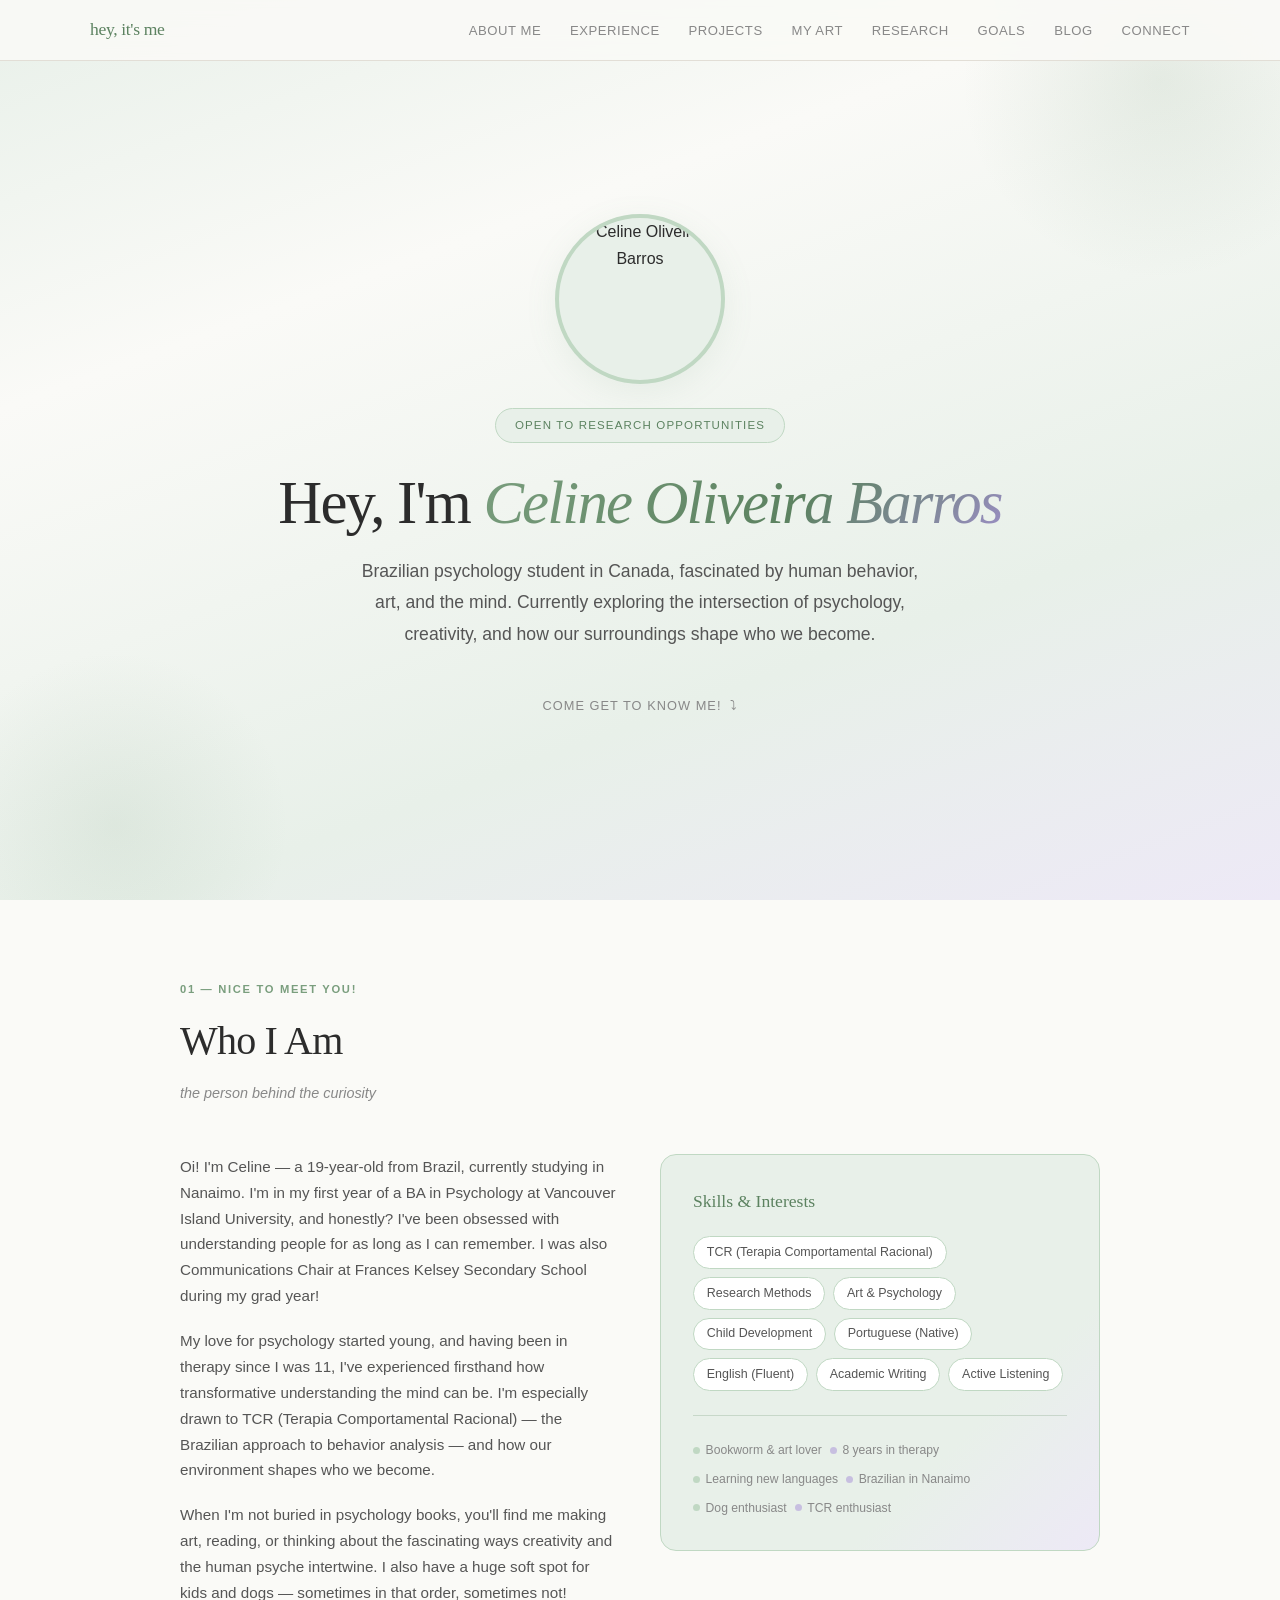
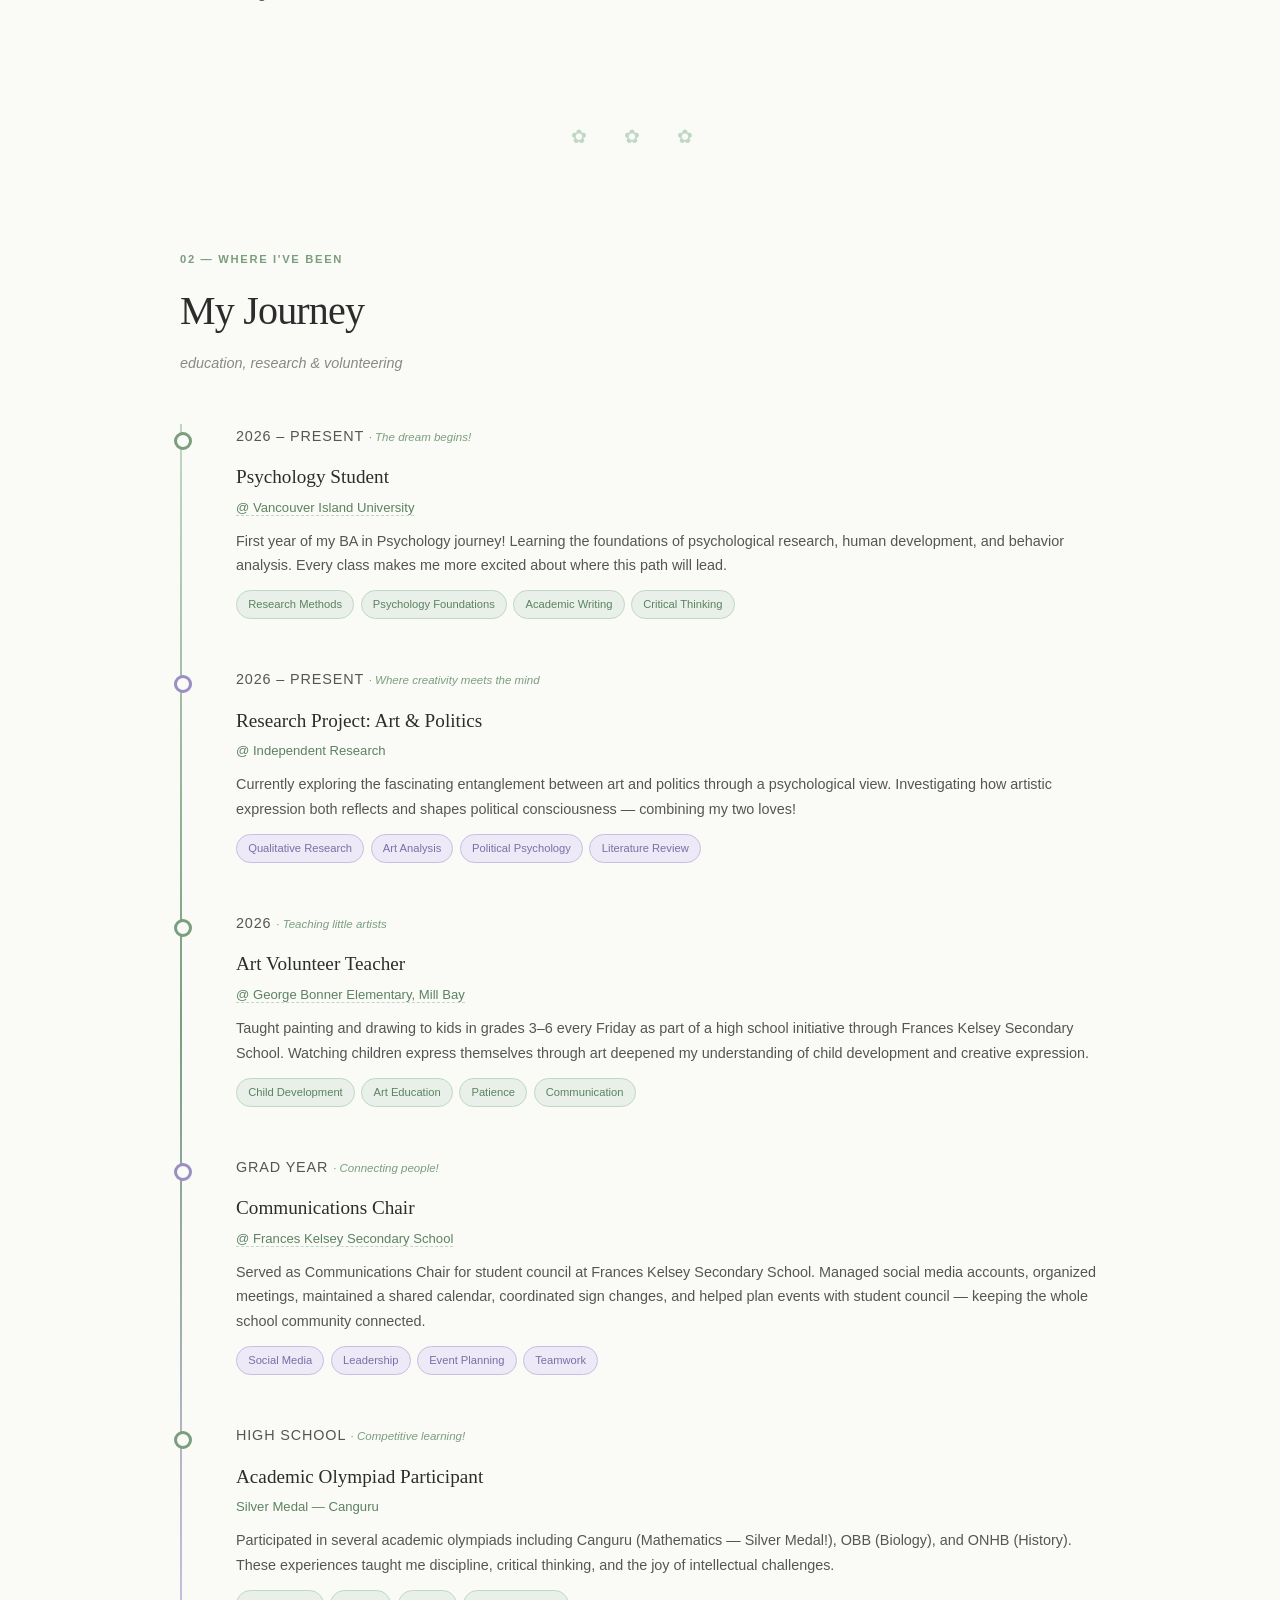
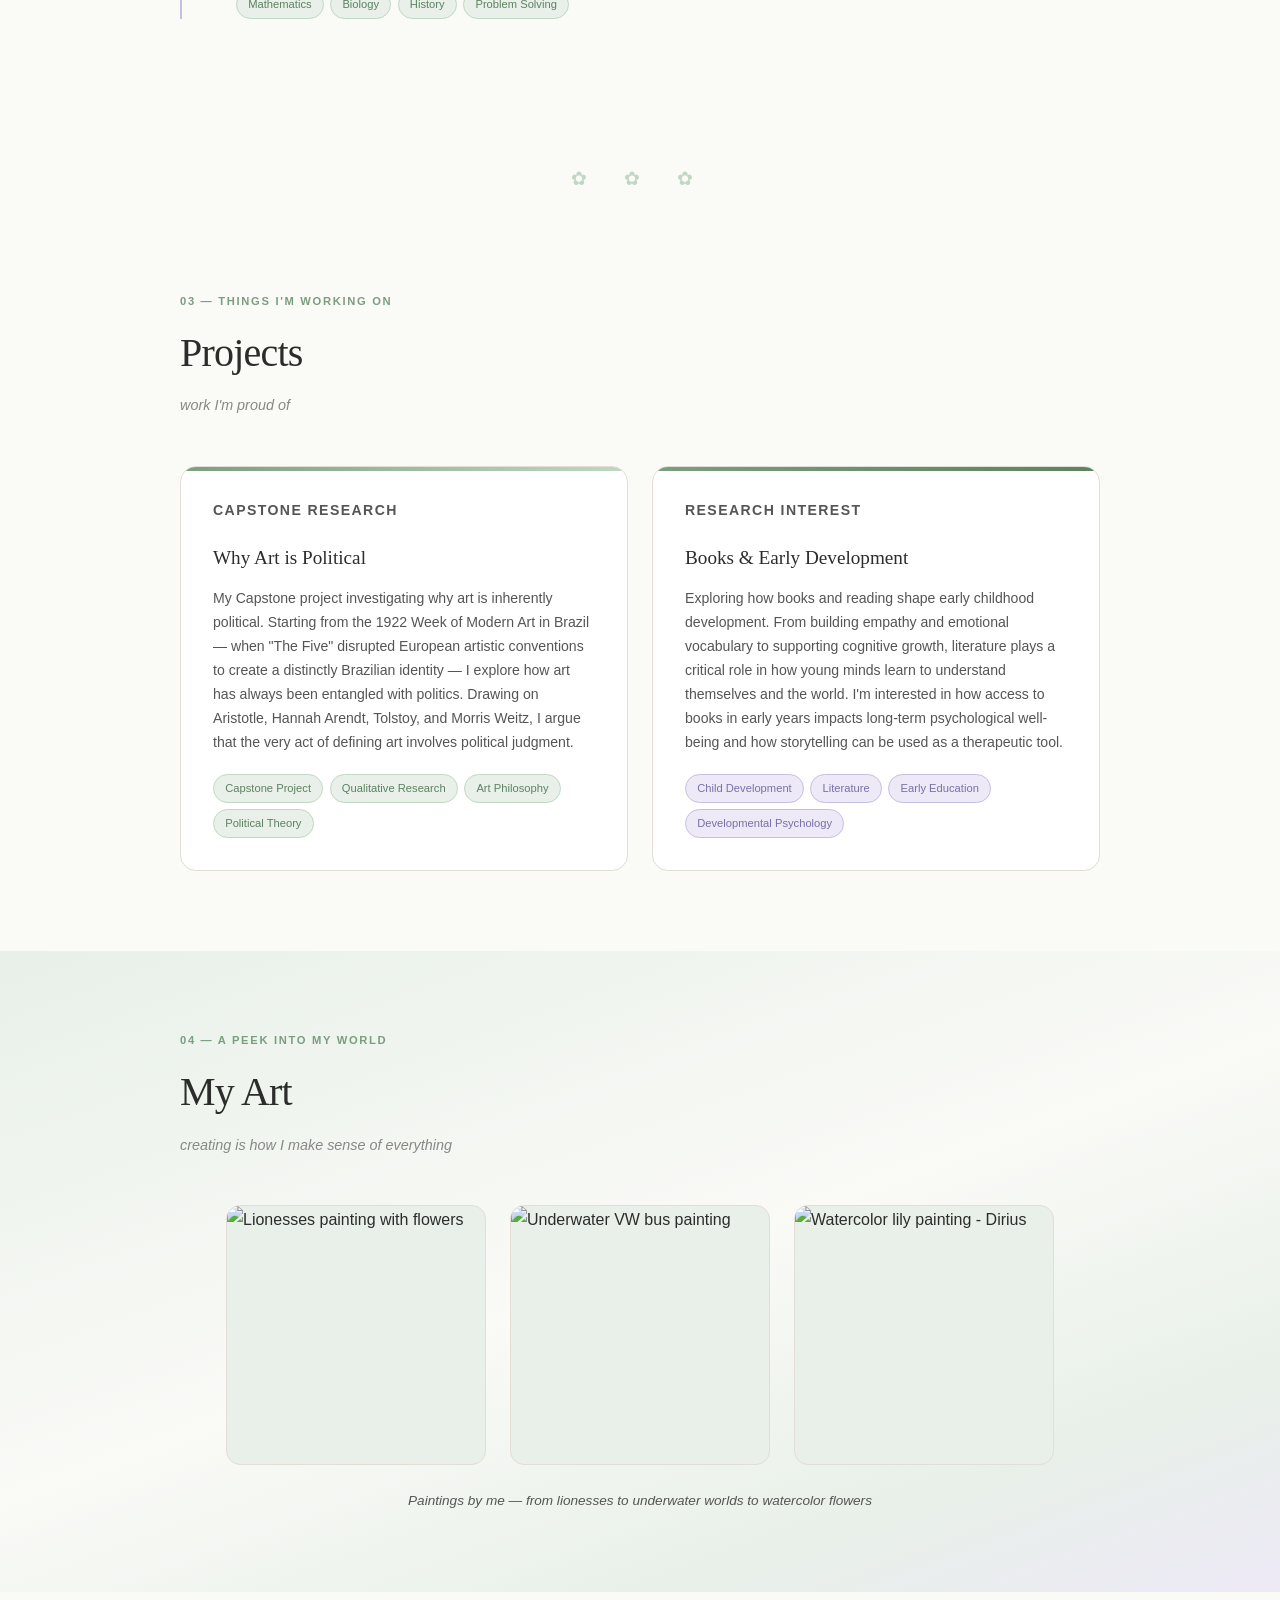
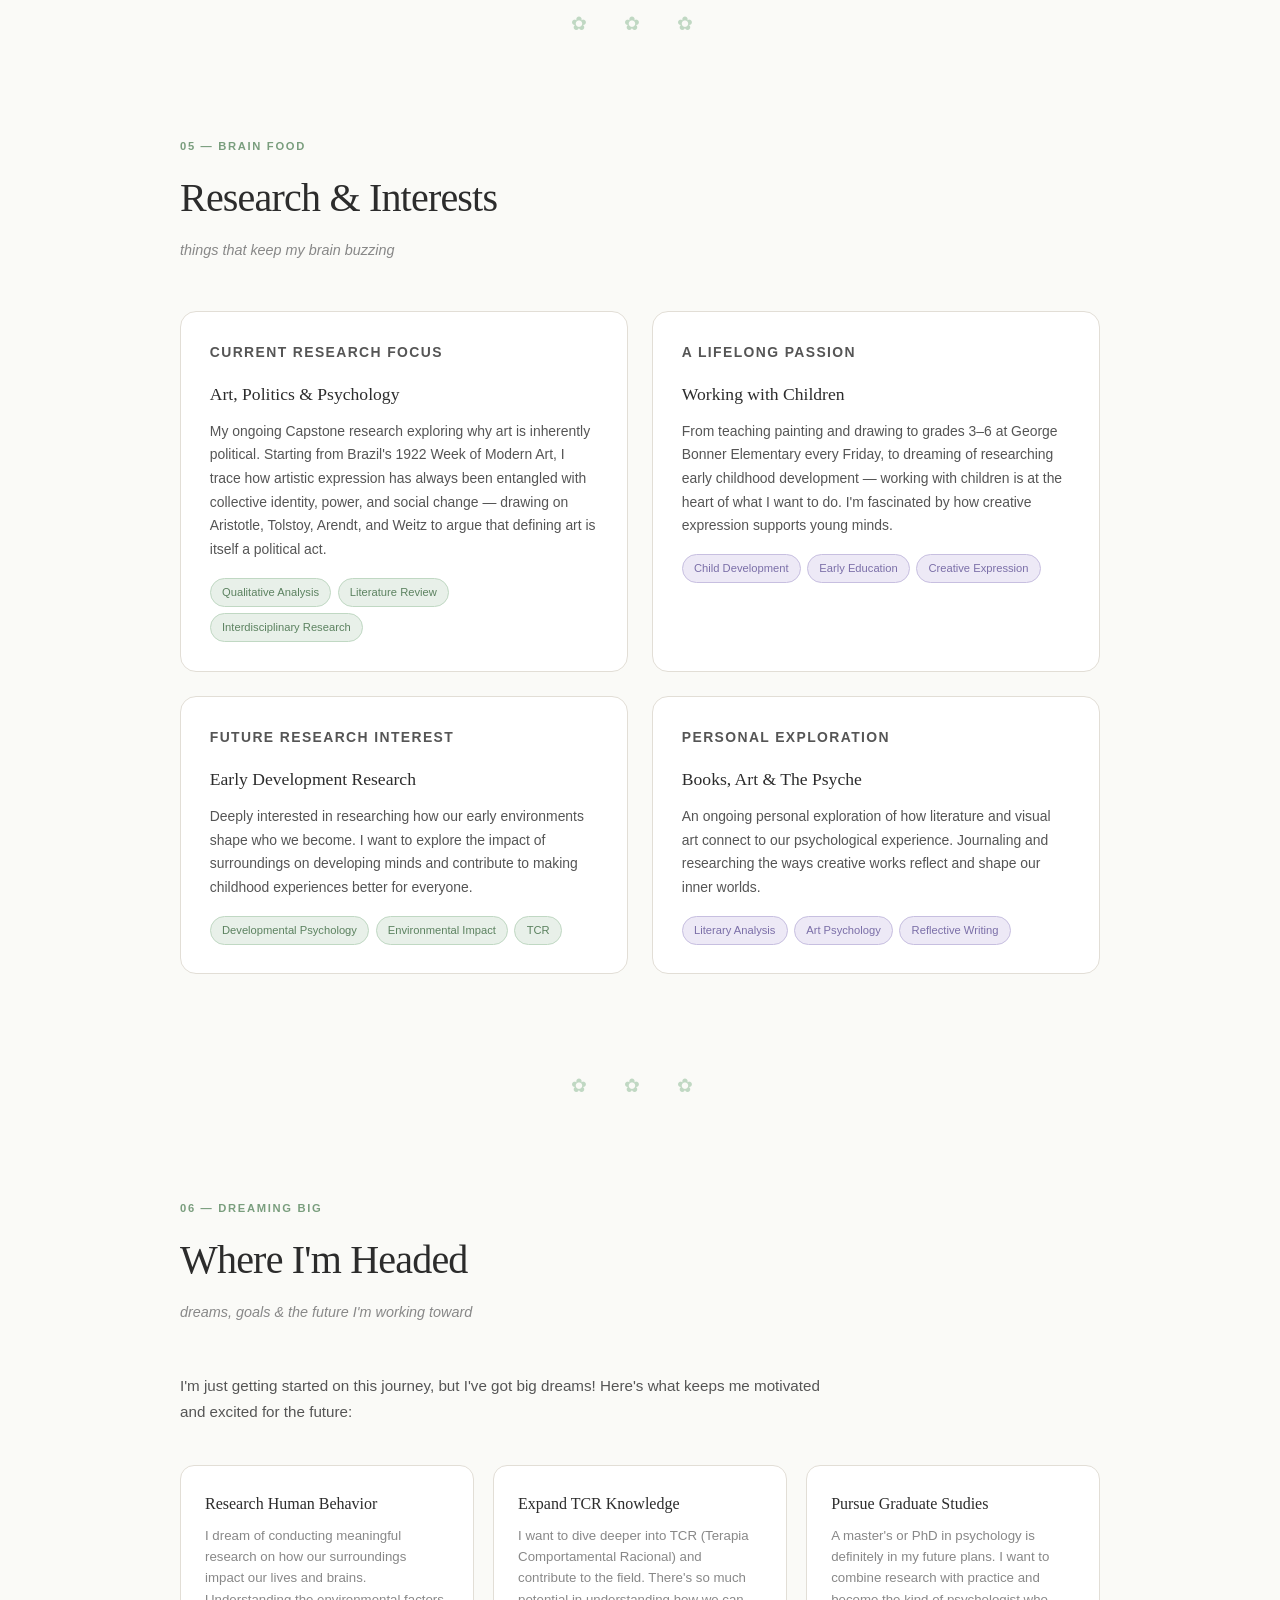
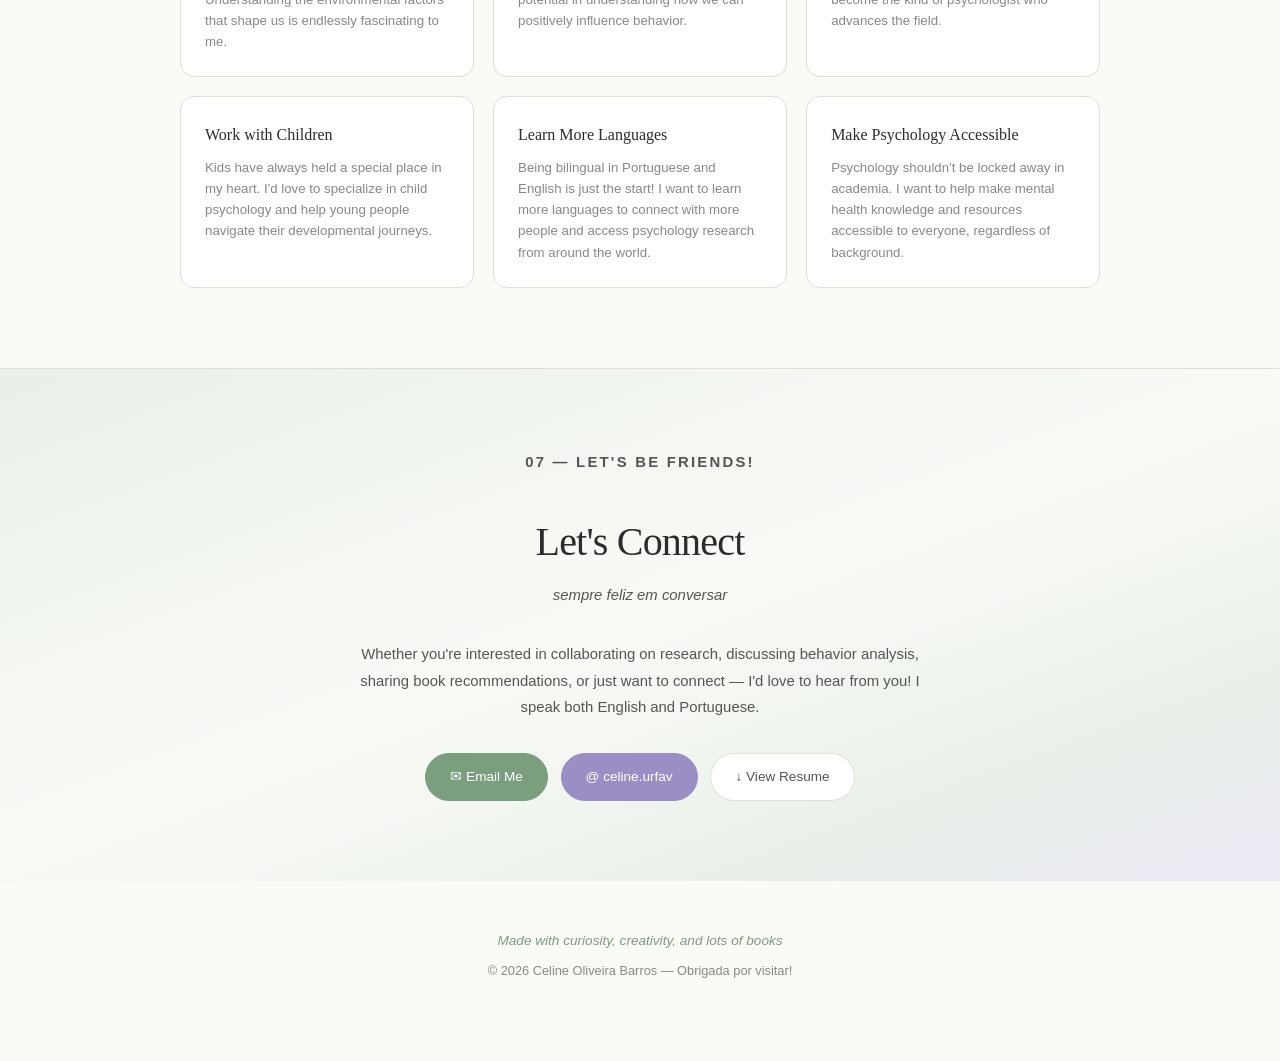
==== index.html @ 9eb1b059 "Merge pull request #2 from llfmaia/main add blog feature" ====
<!DOCTYPE html>
<html lang="en">
<head>
<meta charset="UTF-8">
<meta name="viewport" content="width=device-width, initial-scale=1.0">
<title>Celine Oliveira Barros</title>
<style>
  :root {
    --sage: #7A9E7E;
    --sage-deep: #5C8260;
    --sage-light: #C0D8C3;
    --sage-pale: #E8F0E9;
    --lavender: #9B8EC4;
    --lavender-deep: #7B6FA8;
    --lavender-light: #C7BFE0;
    --lavender-pale: #EDE9F6;
    --cream: #FAFAF7;
    --warm-white: #FFFFFF;
    --ink: #2C2C2C;
    --ink-light: #555555;
    --ink-muted: #888888;
    --blush: #F2E4E1;
    --peach: #F5D5C8;
    --border: #E2DED6;
    --shadow: rgba(122, 158, 126, 0.1);
    --shadow-lav: rgba(155, 142, 196, 0.1);
    --font-display: Georgia, 'Times New Roman', serif;
    --font-body: 'Segoe UI', Tahoma, Geneva, Verdana, sans-serif;
  }

  * { margin: 0; padding: 0; box-sizing: border-box; }
  html { scroll-behavior: smooth; }

  body {
    font-family: var(--font-body);
    background: var(--cream);
    color: var(--ink);
    line-height: 1.7;
    -webkit-font-smoothing: antialiased;
  }

  /* === NAV === */
  nav {
    position: fixed; top: 0; left: 0; right: 0; z-index: 100;
    background: rgba(250, 250, 247, 0.9);
    backdrop-filter: blur(16px);
    border-bottom: 1px solid var(--border);
    padding: 0 2rem;
  }
  .nav-inner {
    max-width: 1100px; margin: 0 auto;
    display: flex; align-items: center; justify-content: space-between;
    height: 60px;
  }
  .logo {
    font-family: var(--font-display);
    font-size: 1.1rem; color: var(--sage-deep);
    text-decoration: none; letter-spacing: -0.02em;
  }
  .nav-links { display: flex; gap: 1.8rem; list-style: none; }
  .nav-links a {
    font-size: 0.82rem; color: var(--ink-muted); text-decoration: none;
    letter-spacing: 0.04em; text-transform: uppercase;
    transition: color 0.3s; position: relative;
  }
  .nav-links a::after {
    content: ''; position: absolute; bottom: -4px; left: 0;
    width: 0; height: 2px; background: var(--sage);
    transition: width 0.3s;
  }
  .nav-links a:hover { color: var(--sage-deep); }
  .nav-links a:hover::after { width: 100%; }
  .mobile-toggle {
    display: none; background: none; border: none; cursor: pointer; padding: 4px;
  }
  .mobile-toggle span {
    display: block; width: 22px; height: 2px;
    background: var(--ink); margin: 5px 0; transition: 0.3s;
  }

  /* === HERO === */
  .hero {
    min-height: 100vh;
    display: flex; align-items: center; justify-content: center;
    padding: 6rem 2rem 4rem;
    background: linear-gradient(160deg, var(--sage-pale) 0%, var(--cream) 30%, var(--sage-pale) 70%, var(--lavender-pale) 100%);
    position: relative; overflow: hidden;
  }
  .hero::before {
    content: ''; position: absolute; top: -120px; right: -80px;
    width: 400px; height: 400px; border-radius: 50%;
    background: radial-gradient(circle, rgba(122,158,126,0.15) 0%, transparent 70%);
  }
  .hero::after {
    content: ''; position: absolute; bottom: -100px; left: -60px;
    width: 350px; height: 350px; border-radius: 50%;
    background: radial-gradient(circle, rgba(122,158,126,0.12) 0%, transparent 70%);
  }
  .hero-inner { max-width: 800px; text-align: center; position: relative; z-index: 1; }
  .hero-photo {
    width: 170px; height: 170px; border-radius: 50%;
    border: 4px solid var(--sage-light);
    margin: 0 auto 1.5rem; overflow: hidden;
    background: var(--sage-pale);
    display: flex; align-items: center; justify-content: center;
    box-shadow: 0 8px 32px var(--shadow);
  }
  .hero-photo img { width: 100%; height: 100%; object-fit: cover; }
  .hero-photo .placeholder-text {
    font-size: 0.7rem; color: var(--ink-muted);
    text-align: center; padding: 0.5rem;
  }
  .hero-badge {
    display: inline-block; font-size: 0.72rem;
    letter-spacing: 0.1em; text-transform: uppercase;
    color: var(--sage-deep);
    background: var(--sage-pale); border: 1px solid var(--sage-light);
    padding: 0.4rem 1.2rem; border-radius: 20px; margin-bottom: 1.5rem;
  }
  .hero h1 {
    font-family: var(--font-display);
    font-size: clamp(2.5rem, 6vw, 3.8rem);
    font-weight: 400; line-height: 1.2;
    letter-spacing: -0.03em; margin-bottom: 1rem;
  }
  .hero h1 em {
    font-style: italic;
    background: linear-gradient(135deg, var(--sage) 0%, var(--sage-deep) 60%, var(--lavender) 100%);
    -webkit-background-clip: text; -webkit-text-fill-color: transparent;
    background-clip: text;
  }
  .hero-subtitle {
    font-size: 1.1rem; color: var(--ink-light);
    max-width: 560px; margin: 0 auto 2.5rem; line-height: 1.8;
  }
  .hero-scroll {
    font-size: 0.8rem; color: var(--ink-muted); text-decoration: none;
    letter-spacing: 0.08em; text-transform: uppercase;
    display: inline-flex; align-items: center; gap: 0.5rem;
    transition: color 0.3s;
  }
  .hero-scroll:hover { color: var(--sage-deep); }
  .hero-scroll .arrow { display: inline-block; animation: bounce 2s infinite; }
  @keyframes bounce {
    0%, 100% { transform: translateY(0); }
    50% { transform: translateY(5px); }
  }

  /* === SECTIONS === */
  section { padding: 5rem 2rem; }
  .section-inner { max-width: 920px; margin: 0 auto; }
  .section-label {
    font-size: 0.7rem; letter-spacing: 0.15em;
    text-transform: uppercase; color: var(--sage);
    margin-bottom: 0.5rem; font-weight: 600;
  }
  .section-title {
    font-family: var(--font-display);
    font-size: clamp(1.8rem, 4vw, 2.5rem);
    font-weight: 400; letter-spacing: -0.02em; margin-bottom: 0.4rem;
  }
  .section-subtitle {
    font-size: 0.9rem; color: var(--ink-muted);
    font-style: italic; margin-bottom: 3rem;
  }

  /* === ABOUT === */
  .about-grid {
    display: grid; grid-template-columns: 1fr 1fr;
    gap: 2.5rem; align-items: start;
  }
  .about-text p {
    color: var(--ink-light); margin-bottom: 1.2rem; font-size: 0.95rem;
  }
  .about-sidebar {
    background: linear-gradient(135deg, var(--sage-pale) 0%, var(--sage-pale) 70%, var(--lavender-pale) 100%);
    border: 1px solid var(--sage-light);
    border-radius: 16px; padding: 2rem;
  }
  .about-sidebar h3 {
    font-family: var(--font-display);
    font-size: 1.1rem; font-weight: 400; margin-bottom: 1.2rem;
    color: var(--sage-deep);
  }
  .skill-list { list-style: none; display: flex; flex-wrap: wrap; gap: 0.5rem; }
  .skill-list li {
    font-size: 0.78rem; color: var(--ink-light);
    background: var(--warm-white); border: 1px solid var(--sage-light);
    padding: 0.3rem 0.8rem; border-radius: 20px;
  }
  .about-traits {
    display: flex; flex-wrap: wrap; gap: 0.5rem;
    margin-top: 1.5rem; padding-top: 1.5rem;
    border-top: 1px solid rgba(122,158,126,0.3);
  }
  .trait {
    font-size: 0.76rem; color: var(--ink-muted);
    display: flex; align-items: center; gap: 0.35rem;
  }
  .trait::before {
    content: ''; width: 7px; height: 7px; border-radius: 50%;
  }
  .trait:nth-child(odd)::before { background: var(--sage-light); }
  .trait:nth-child(even)::before { background: var(--lavender-light); }

  /* === TIMELINE === */
  .timeline { position: relative; padding-left: 2rem; }
  .timeline::before {
    content: ''; position: absolute; left: 0; top: 0; bottom: 0;
    width: 2px;
    background: linear-gradient(to bottom, var(--sage-light), var(--sage), var(--lavender-light));
  }
  .timeline-item {
    position: relative; margin-bottom: 3rem; padding-left: 1.5rem;
  }
  .timeline-item::before {
    content: ''; position: absolute; left: -2.4rem; top: 0.5rem;
    width: 12px; height: 12px; border-radius: 50%;
    background: var(--cream); border: 3px solid var(--sage);
    transition: background 0.3s;
  }
  .timeline-item:hover::before { background: var(--sage); }
  .timeline-item:nth-child(even)::before { border-color: var(--lavender); }
  .timeline-item:nth-child(even):hover::before { background: var(--lavender); }
  .timeline-date {
    font-size: 0.75rem; color: var(--ink-muted);
    letter-spacing: 0.06em; text-transform: uppercase; margin-bottom: 0.3rem;
  }
  .timeline-date-note {
    font-size: 0.72rem; color: var(--sage);
    font-style: italic; text-transform: none; letter-spacing: normal;
  }
  .timeline-item h3 {
    font-family: var(--font-display);
    font-size: 1.2rem; font-weight: 400; margin-bottom: 0.2rem;
  }
  .timeline-item .location {
    font-size: 0.82rem; color: var(--sage-deep); margin-bottom: 0.6rem;
  }
  .timeline-item .location a {
    color: var(--sage-deep); text-decoration: none;
    border-bottom: 1px dashed var(--sage-light);
    transition: border-color 0.3s, color 0.3s;
  }
  .timeline-item .location a:hover {
    border-color: var(--sage); color: var(--sage);
  }
  .timeline-item p { font-size: 0.9rem; color: var(--ink-light); margin-bottom: 0.8rem; }
  .tag-list { display: flex; flex-wrap: wrap; gap: 0.4rem; }
  .tag-list span {
    font-size: 0.7rem; color: var(--sage-deep);
    background: var(--sage-pale); padding: 0.25rem 0.7rem;
    border-radius: 20px; border: 1px solid var(--sage-light);
  }
  .tag-list.lavender span {
    color: var(--lavender-deep); background: var(--lavender-pale);
    border-color: var(--lavender-light);
  }

  /* === PROJECTS === */
  .projects-grid { display: grid; grid-template-columns: 1fr 1fr; gap: 1.5rem; }
  .project-card {
    background: var(--warm-white); border: 1px solid var(--border);
    border-radius: 16px; padding: 2rem;
    transition: transform 0.3s, box-shadow 0.3s;
    position: relative; overflow: hidden;
  }
  .project-card::before {
    content: ''; position: absolute; top: 0; left: 0; right: 0;
    height: 4px;
  }
  .project-card:first-child::before {
    background: linear-gradient(90deg, var(--sage) 0%, var(--sage-light) 100%);
  }
  .project-card:last-child::before {
    background: linear-gradient(90deg, var(--sage) 0%, var(--sage-deep) 100%);
  }
  .project-card:hover {
    transform: translateY(-4px);
    box-shadow: 0 12px 40px var(--shadow);
  }
  .project-type {
    font-size: 0.7rem; letter-spacing: 0.1em;
    text-transform: uppercase; color: var(--sage);
    margin-bottom: 0.6rem; font-weight: 600;
  }
  .project-card h3 {
    font-family: var(--font-display);
    font-size: 1.2rem; font-weight: 400; margin-bottom: 0.8rem;
  }
  .project-card p {
    font-size: 0.88rem; color: var(--ink-light);
    margin-bottom: 1.2rem; line-height: 1.7;
  }

  /* === ART GALLERY === */
  .art-gallery {
    display: flex; flex-wrap: wrap; justify-content: center; gap: 1.5rem;
    max-width: 860px; margin: 0 auto;
  }
  .art-piece {
    border-radius: 14px; overflow: hidden;
    border: 1px solid var(--border); background: var(--sage-pale);
    aspect-ratio: 1; display: flex; align-items: center; justify-content: center;
    transition: transform 0.3s, box-shadow 0.3s; position: relative;
    flex: 0 1 260px;
  }
  .art-piece:hover {
    transform: translateY(-4px) rotate(-1deg);
    box-shadow: 0 12px 36px var(--shadow);
  }
  .art-piece:nth-child(2):hover { transform: translateY(-4px) rotate(1deg); }
  .art-piece img { width: 100%; height: 100%; object-fit: cover; }
  .art-placeholder {
    text-align: center; padding: 1.5rem;
  }
  .art-placeholder .art-icon { font-size: 2.2rem; margin-bottom: 0.5rem; display: block; }
  .art-placeholder p { font-size: 0.75rem; color: var(--ink-muted); line-height: 1.4; }
  .art-caption {
    font-size: 0.85rem; color: var(--ink-light);
    margin-top: 1.5rem; font-style: italic; text-align: center;
  }

  /* === RESEARCH === */
  .research-grid { display: grid; grid-template-columns: 1fr 1fr; gap: 1.5rem; }
  .research-card {
    background: var(--warm-white); border: 1px solid var(--border);
    border-radius: 16px; padding: 1.8rem;
    transition: transform 0.3s, box-shadow 0.3s;
  }
  .research-card:hover {
    transform: translateY(-3px);
    box-shadow: 0 8px 28px var(--shadow);
  }
  .card-label {
    font-size: 0.7rem; letter-spacing: 0.1em;
    text-transform: uppercase; color: var(--sage); margin-bottom: 0.5rem;
    font-weight: 600;
  }
  .research-card h3 {
    font-family: var(--font-display);
    font-size: 1.1rem; font-weight: 400; margin-bottom: 0.6rem;
  }
  .research-card p {
    font-size: 0.87rem; color: var(--ink-light);
    line-height: 1.7; margin-bottom: 1rem;
  }

  /* === GOALS === */
  .goals-intro {
    font-size: 0.95rem; color: var(--ink-light);
    max-width: 650px; margin-bottom: 2.5rem;
  }
  .goals-grid { display: grid; grid-template-columns: 1fr 1fr 1fr; gap: 1.2rem; }
  .goal-item {
    padding: 1.5rem; border: 1px solid var(--border);
    border-radius: 14px; background: var(--warm-white);
    transition: border-color 0.3s, transform 0.3s;
  }
  .goal-item:hover {
    transform: translateY(-2px);
  }
  .goal-item:nth-child(odd):hover { border-color: var(--sage-light); }
  .goal-item:nth-child(even):hover { border-color: var(--sage-light); }
  .goal-item h3 {
    font-family: var(--font-display);
    font-size: 1rem; font-weight: 400; margin-bottom: 0.5rem;
  }
  .goal-item p { font-size: 0.83rem; color: var(--ink-muted); line-height: 1.6; }

  /* === CONNECT === */
  .connect-section {
    background: linear-gradient(160deg, var(--sage-pale) 0%, var(--cream) 50%, var(--sage-pale) 80%, var(--lavender-pale) 100%);
    border-top: 1px solid var(--border);
  }
  .connect-inner { text-align: center; max-width: 600px; margin: 0 auto; }
  .connect-inner > p {
    font-size: 0.93rem; color: var(--ink-light);
    margin-bottom: 2rem; line-height: 1.8;
  }
  .connect-buttons {
    display: flex; justify-content: center; gap: 0.8rem; flex-wrap: wrap;
  }
  .connect-btn {
    display: inline-flex; align-items: center; gap: 0.5rem;
    padding: 0.7rem 1.5rem; border-radius: 25px;
    font-size: 0.85rem; text-decoration: none;
    transition: all 0.3s; border: 1px solid var(--border);
    color: var(--ink-light); background: var(--warm-white);
  }
  .connect-btn:hover {
    transform: translateY(-2px);
    box-shadow: 0 6px 20px var(--shadow);
  }
  .connect-btn.sage {
    background: var(--sage); color: white; border-color: var(--sage);
  }
  .connect-btn.sage:hover { background: var(--sage-deep); }
  .connect-btn.lavender {
    background: var(--lavender); color: white; border-color: var(--lavender);
  }
  .connect-btn.lavender:hover { background: var(--lavender-deep); }

  /* === FOOTER === */
  footer {
    text-align: center; padding: 3rem 2rem 5rem;
    font-size: 0.8rem; color: var(--ink-muted);
  }
  footer .footer-tagline {
    font-style: italic; margin-bottom: 0.5rem;
    font-size: 0.85rem; color: var(--sage);
  }

  /* === FUN DECORATIVE BITS === */
  .fun-divider {
    text-align: center; padding: 1rem 0;
    font-size: 1.2rem; letter-spacing: 1rem;
    color: var(--sage-light);
  }

  /* === RESPONSIVE === */
  @media (max-width: 768px) {
    nav .nav-links { display: none; }
    .mobile-toggle { display: block; }
    nav.open .nav-links {
      display: flex; flex-direction: column;
      position: absolute; top: 60px; left: 0; right: 0;
      background: rgba(250, 250, 247, 0.97);
      backdrop-filter: blur(16px);
      padding: 1.5rem 2rem; border-bottom: 1px solid var(--border); gap: 1rem;
    }
    .about-grid { grid-template-columns: 1fr; }
    .projects-grid { grid-template-columns: 1fr; }
    .research-grid { grid-template-columns: 1fr; }
    .goals-grid { grid-template-columns: 1fr; }
    .art-piece { flex: 0 1 220px; }
    .hero { min-height: auto; padding: 8rem 1.5rem 4rem; }
    section { padding: 3.5rem 1.5rem; }
  }
</style>
</head>
<body>

<!-- NAV -->
<nav id="navbar">
  <div class="nav-inner">
    <a href="#hero" class="logo">hey, it's me</a>
    <button class="mobile-toggle" onclick="document.getElementById('navbar').classList.toggle('open')">
      <span></span><span></span><span></span>
    </button>
    <ul class="nav-links">
      <li><a href="#about">About Me</a></li>
      <li><a href="#journey">Experience</a></li>
      <li><a href="#projects">Projects</a></li>
      <li><a href="#art">My Art</a></li>
      <li><a href="#research">Research</a></li>
      <li><a href="#goals">Goals</a></li>
      <li><a href="blog.html">Blog</a></li>
      <li><a href="#connect">Connect</a></li>
    </ul>
  </div>
</nav>

<!-- HERO -->
<section class="hero" id="hero">
  <div class="hero-inner">
    <div class="hero-photo">
      <img src="images/profile.jpg" alt="Celine Oliveira Barros">
    </div>
    <span class="hero-badge">Open to research opportunities</span>
    <h1>Hey, I'm <em>Celine Oliveira Barros</em></h1>
    <p class="hero-subtitle">
      Brazilian psychology student in Canada, fascinated by human behavior, art, and the mind. Currently exploring the intersection of psychology, creativity, and how our surroundings shape who we become.
    </p>
    <a href="#about" class="hero-scroll">
      Come get to know me! <span class="arrow">&#10549;</span>
    </a>
  </div>
</section>

<!-- ABOUT -->
<section id="about">
  <div class="section-inner">
    <p class="section-label">01 &mdash; nice to meet you!</p>
    <h2 class="section-title">Who I Am</h2>
    <p class="section-subtitle">the person behind the curiosity</p>

    <div class="about-grid">
      <div class="about-text">
        <p>Oi! I'm Celine &mdash; a 19-year-old from Brazil, currently studying in Nanaimo. I'm in my first year of a BA in Psychology at Vancouver Island University, and honestly? I've been obsessed with understanding people for as long as I can remember. I was also Communications Chair at Frances Kelsey Secondary School during my grad year!</p>
        <p>My love for psychology started young, and having been in therapy since I was 11, I've experienced firsthand how transformative understanding the mind can be. I'm especially drawn to TCR (Terapia Comportamental Racional) &mdash; the Brazilian approach to behavior analysis &mdash; and how our environment shapes who we become.</p>
        <p>When I'm not buried in psychology books, you'll find me making art, reading, or thinking about the fascinating ways creativity and the human psyche intertwine. I also have a huge soft spot for kids and dogs &mdash; sometimes in that order, sometimes not!</p>
      </div>
      <div class="about-sidebar">
        <h3>Skills & Interests</h3>
        <ul class="skill-list">
          <li>TCR (Terapia Comportamental Racional)</li>
          <li>Research Methods</li>
          <li>Art & Psychology</li>
          <li>Child Development</li>
          <li>Portuguese (Native)</li>
          <li>English (Fluent)</li>
          <li>Academic Writing</li>
          <li>Active Listening</li>
        </ul>
        <div class="about-traits">
          <span class="trait">Bookworm & art lover</span>
          <span class="trait">8 years in therapy</span>
          <span class="trait">Learning new languages</span>
          <span class="trait">Brazilian in Nanaimo</span>
          <span class="trait">Dog enthusiast</span>
          <span class="trait">TCR enthusiast</span>
        </div>
      </div>
    </div>
  </div>
</section>

<div class="fun-divider">&#10047; &#10047; &#10047;</div>

<!-- JOURNEY -->
<section id="journey">
  <div class="section-inner">
    <p class="section-label">02 &mdash; where I've been</p>
    <h2 class="section-title">My Journey</h2>
    <p class="section-subtitle">education, research & volunteering</p>

    <div class="timeline">
      <div class="timeline-item">
        <p class="timeline-date">2026 &ndash; Present <span class="timeline-date-note">&middot; The dream begins!</span></p>
        <h3>Psychology Student</h3>
        <p class="location"><a href="https://www.viu.ca/programs/arts-science/psychology-bachelor-arts" target="_blank" rel="noopener">@ Vancouver Island University</a></p>
        <p>First year of my BA in Psychology journey! Learning the foundations of psychological research, human development, and behavior analysis. Every class makes me more excited about where this path will lead.</p>
        <div class="tag-list">
          <span>Research Methods</span><span>Psychology Foundations</span><span>Academic Writing</span><span>Critical Thinking</span>
        </div>
      </div>

      <div class="timeline-item">
        <p class="timeline-date">2026 &ndash; Present <span class="timeline-date-note">&middot; Where creativity meets the mind</span></p>
        <h3>Research Project: Art & Politics</h3>
        <p class="location">@ Independent Research</p>
        <p>Currently exploring the fascinating entanglement between art and politics through a psychological view. Investigating how artistic expression both reflects and shapes political consciousness &mdash; combining my two loves!</p>
        <div class="tag-list lavender">
          <span>Qualitative Research</span><span>Art Analysis</span><span>Political Psychology</span><span>Literature Review</span>
        </div>
      </div>

      <div class="timeline-item">
        <p class="timeline-date">2026 <span class="timeline-date-note">&middot; Teaching little artists</span></p>
        <h3>Art Volunteer Teacher</h3>
        <p class="location"><a href="https://georgebonner.sd79.bc.ca/" target="_blank" rel="noopener">@ George Bonner Elementary, Mill Bay</a></p>
        <p>Taught painting and drawing to kids in grades 3&ndash;6 every Friday as part of a high school initiative through Frances Kelsey Secondary School. Watching children express themselves through art deepened my understanding of child development and creative expression.</p>
        <div class="tag-list">
          <span>Child Development</span><span>Art Education</span><span>Patience</span><span>Communication</span>
        </div>
      </div>

      <div class="timeline-item">
        <p class="timeline-date">Grad Year <span class="timeline-date-note">&middot; Connecting people!</span></p>
        <h3>Communications Chair</h3>
        <p class="location"><a href="https://fkss.sd79.bc.ca/" target="_blank" rel="noopener">@ Frances Kelsey Secondary School</a></p>
        <p>Served as Communications Chair for student council at Frances Kelsey Secondary School. Managed social media accounts, organized meetings, maintained a shared calendar, coordinated sign changes, and helped plan events with student council &mdash; keeping the whole school community connected.</p>
        <div class="tag-list lavender">
          <span>Social Media</span><span>Leadership</span><span>Event Planning</span><span>Teamwork</span>
        </div>
      </div>

      <div class="timeline-item">
        <p class="timeline-date">High School <span class="timeline-date-note">&middot; Competitive learning!</span></p>
        <h3>Academic Olympiad Participant</h3>
        <p class="location">Silver Medal &mdash; Canguru</p>
        <p>Participated in several academic olympiads including Canguru (Mathematics &mdash; Silver Medal!), OBB (Biology), and ONHB (History). These experiences taught me discipline, critical thinking, and the joy of intellectual challenges.</p>
        <div class="tag-list">
          <span>Mathematics</span><span>Biology</span><span>History</span><span>Problem Solving</span>
        </div>
      </div>
    </div>
  </div>
</section>

<div class="fun-divider">&#10047; &#10047; &#10047;</div>

<!-- PROJECTS -->
<section id="projects">
  <div class="section-inner">
    <p class="section-label">03 &mdash; things I'm working on</p>
    <h2 class="section-title">Projects</h2>
    <p class="section-subtitle">work I'm proud of</p>

    <div class="projects-grid">
      <div class="project-card">
        <p class="project-type">Capstone Research</p>
        <h3>Why Art is Political</h3>
        <p>My Capstone project investigating why art is inherently political. Starting from the 1922 Week of Modern Art in Brazil &mdash; when "The Five" disrupted European artistic conventions to create a distinctly Brazilian identity &mdash; I explore how art has always been entangled with politics. Drawing on Aristotle, Hannah Arendt, Tolstoy, and Morris Weitz, I argue that the very act of defining art involves political judgment.</p>
        <div class="tag-list">
          <span>Capstone Project</span><span>Qualitative Research</span><span>Art Philosophy</span><span>Political Theory</span>
        </div>
      </div>
      <div class="project-card">
        <p class="project-type">Research Interest</p>
        <h3>Books & Early Development</h3>
        <p>Exploring how books and reading shape early childhood development. From building empathy and emotional vocabulary to supporting cognitive growth, literature plays a critical role in how young minds learn to understand themselves and the world. I'm interested in how access to books in early years impacts long-term psychological well-being and how storytelling can be used as a therapeutic tool.</p>
        <div class="tag-list lavender">
          <span>Child Development</span><span>Literature</span><span>Early Education</span><span>Developmental Psychology</span>
        </div>
      </div>
    </div>
  </div>
</section>

<!-- ART -->
<section id="art" style="background: linear-gradient(160deg, var(--sage-pale) 0%, var(--cream) 50%, var(--sage-pale) 80%, var(--lavender-pale) 100%);">
  <div class="section-inner">
    <p class="section-label">04 &mdash; a peek into my world</p>
    <h2 class="section-title">My Art</h2>
    <p class="section-subtitle">creating is how I make sense of everything</p>

    <div class="art-gallery">
      <div class="art-piece">
        <img src="images/lionesses.jpg" alt="Lionesses painting with flowers">
      </div>
      <div class="art-piece">
        <img src="images/vw-bus.jpg" alt="Underwater VW bus painting">
      </div>
      <div class="art-piece">
        <img src="images/lily.jpg" alt="Watercolor lily painting - Dirius">
      </div>
    </div>
    <p class="art-caption">Paintings by me &mdash; from lionesses to underwater worlds to watercolor flowers</p>
  </div>
</section>

<div class="fun-divider">&#10047; &#10047; &#10047;</div>

<!-- RESEARCH -->
<section id="research">
  <div class="section-inner">
    <p class="section-label">05 &mdash; brain food</p>
    <h2 class="section-title">Research & Interests</h2>
    <p class="section-subtitle">things that keep my brain buzzing</p>

    <div class="research-grid">
      <div class="research-card">
        <p class="card-label">Current research focus</p>
        <h3>Art, Politics & Psychology</h3>
        <p>My ongoing Capstone research exploring why art is inherently political. Starting from Brazil's 1922 Week of Modern Art, I trace how artistic expression has always been entangled with collective identity, power, and social change &mdash; drawing on Aristotle, Tolstoy, Arendt, and Weitz to argue that defining art is itself a political act.</p>
        <div class="tag-list">
          <span>Qualitative Analysis</span><span>Literature Review</span><span>Interdisciplinary Research</span>
        </div>
      </div>
      <div class="research-card">
        <p class="card-label">A lifelong passion</p>
        <h3>Working with Children</h3>
        <p>From teaching painting and drawing to grades 3&ndash;6 at George Bonner Elementary every Friday, to dreaming of researching early childhood development &mdash; working with children is at the heart of what I want to do. I'm fascinated by how creative expression supports young minds.</p>
        <div class="tag-list lavender">
          <span>Child Development</span><span>Early Education</span><span>Creative Expression</span>
        </div>
      </div>
      <div class="research-card">
        <p class="card-label">Future research interest</p>
        <h3>Early Development Research</h3>
        <p>Deeply interested in researching how our early environments shape who we become. I want to explore the impact of surroundings on developing minds and contribute to making childhood experiences better for everyone.</p>
        <div class="tag-list">
          <span>Developmental Psychology</span><span>Environmental Impact</span><span>TCR</span>
        </div>
      </div>
      <div class="research-card">
        <p class="card-label">Personal exploration</p>
        <h3>Books, Art & The Psyche</h3>
        <p>An ongoing personal exploration of how literature and visual art connect to our psychological experience. Journaling and researching the ways creative works reflect and shape our inner worlds.</p>
        <div class="tag-list lavender">
          <span>Literary Analysis</span><span>Art Psychology</span><span>Reflective Writing</span>
        </div>
      </div>
    </div>
  </div>
</section>

<div class="fun-divider">&#10047; &#10047; &#10047;</div>

<!-- GOALS -->
<section id="goals">
  <div class="section-inner">
    <p class="section-label">06 &mdash; dreaming big</p>
    <h2 class="section-title">Where I'm Headed</h2>
    <p class="section-subtitle">dreams, goals & the future I'm working toward</p>

    <p class="goals-intro">I'm just getting started on this journey, but I've got big dreams! Here's what keeps me motivated and excited for the future:</p>

    <div class="goals-grid">
      <div class="goal-item">
        <h3>Research Human Behavior</h3>
        <p>I dream of conducting meaningful research on how our surroundings impact our lives and brains. Understanding the environmental factors that shape us is endlessly fascinating to me.</p>
      </div>
      <div class="goal-item">
        <h3>Expand TCR Knowledge</h3>
        <p>I want to dive deeper into TCR (Terapia Comportamental Racional) and contribute to the field. There's so much potential in understanding how we can positively influence behavior.</p>
      </div>
      <div class="goal-item">
        <h3>Pursue Graduate Studies</h3>
        <p>A master's or PhD in psychology is definitely in my future plans. I want to combine research with practice and become the kind of psychologist who advances the field.</p>
      </div>
      <div class="goal-item">
        <h3>Work with Children</h3>
        <p>Kids have always held a special place in my heart. I'd love to specialize in child psychology and help young people navigate their developmental journeys.</p>
      </div>
      <div class="goal-item">
        <h3>Learn More Languages</h3>
        <p>Being bilingual in Portuguese and English is just the start! I want to learn more languages to connect with more people and access psychology research from around the world.</p>
      </div>
      <div class="goal-item">
        <h3>Make Psychology Accessible</h3>
        <p>Psychology shouldn't be locked away in academia. I want to help make mental health knowledge and resources accessible to everyone, regardless of background.</p>
      </div>
    </div>
  </div>
</section>

<!-- CONNECT -->
<section id="connect" class="connect-section">
  <div class="section-inner">
    <div class="connect-inner">
      <p class="section-label">07 &mdash; let's be friends!</p>
      <h2 class="section-title">Let's Connect</h2>
      <p class="section-subtitle">sempre feliz em conversar</p>

      <p>Whether you're interested in collaborating on research, discussing behavior analysis, sharing book recommendations, or just want to connect &mdash; I'd love to hear from you! I speak both English and Portuguese.</p>

      <div class="connect-buttons">
        <a href="mailto:celine.barros22@gmail.com" class="connect-btn sage">&#9993; Email Me</a>
        <a href="https://instagram.com/celine.urfav" target="_blank" rel="noopener" class="connect-btn lavender">@ celine.urfav</a>
        <a href="resume.html" target="_blank" class="connect-btn">&#8595; View Resume</a>
      </div>
    </div>
  </div>
</section>

<!-- FOOTER -->
<footer>
  <p class="footer-tagline">Made with curiosity, creativity, and lots of books</p>
  <p>&copy; 2026 Celine Oliveira Barros &mdash; Obrigada por visitar!</p>
</footer>

<script>
  // Close mobile nav on link click
  document.querySelectorAll('.nav-links a').forEach(link => {
    link.addEventListener('click', () => {
      document.getElementById('navbar').classList.remove('open');
    });
  });

  // Fade-in on scroll
  const observer = new IntersectionObserver((entries) => {
    entries.forEach((entry, i) => {
      if (entry.isIntersecting) {
        entry.target.style.transitionDelay = (i * 0.05) + 's';
        entry.target.style.opacity = '1';
        entry.target.style.transform = 'translateY(0)';
      }
    });
  }, { threshold: 0.1 });

  document.querySelectorAll('.timeline-item, .project-card, .research-card, .goal-item, .art-piece').forEach(el => {
    el.style.opacity = '0';
    el.style.transform = 'translateY(24px)';
    el.style.transition = 'opacity 0.6s ease, transform 0.6s ease';
    observer.observe(el);
  });
</script>

</body>
</html>
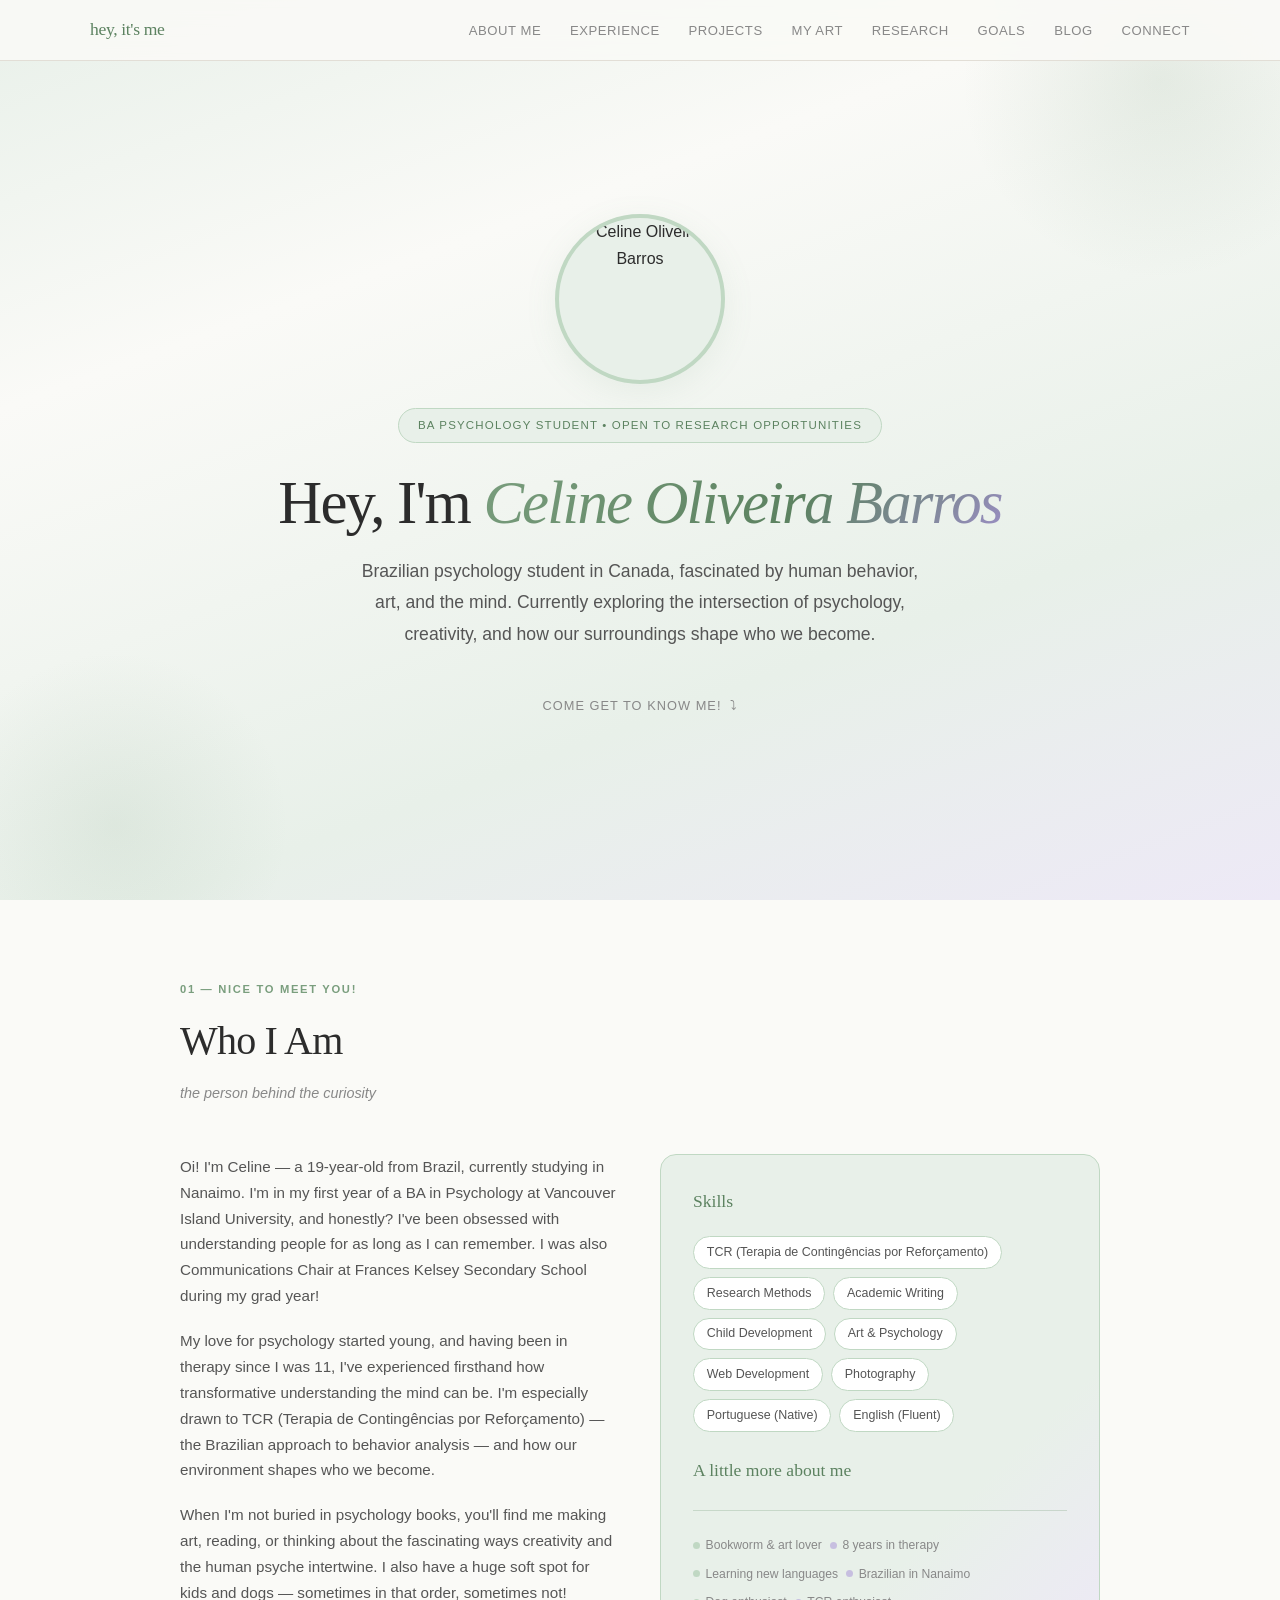
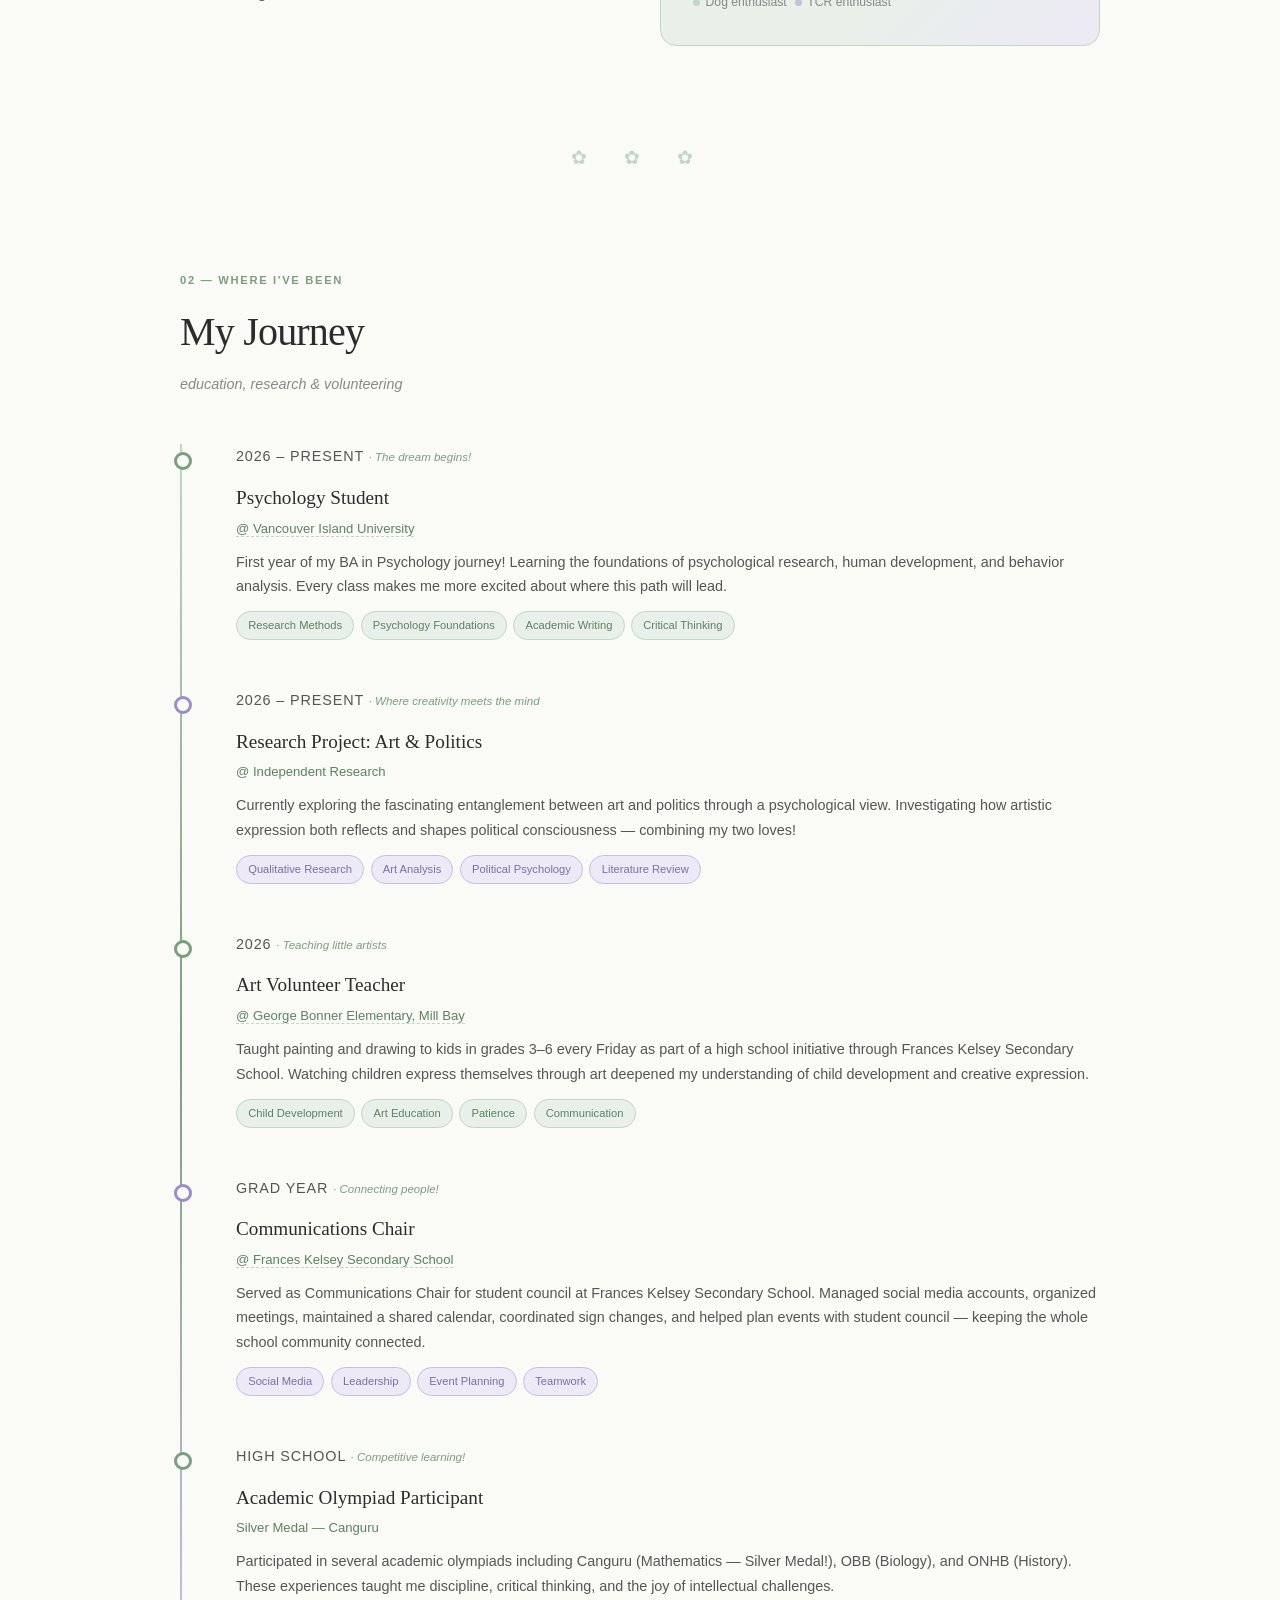
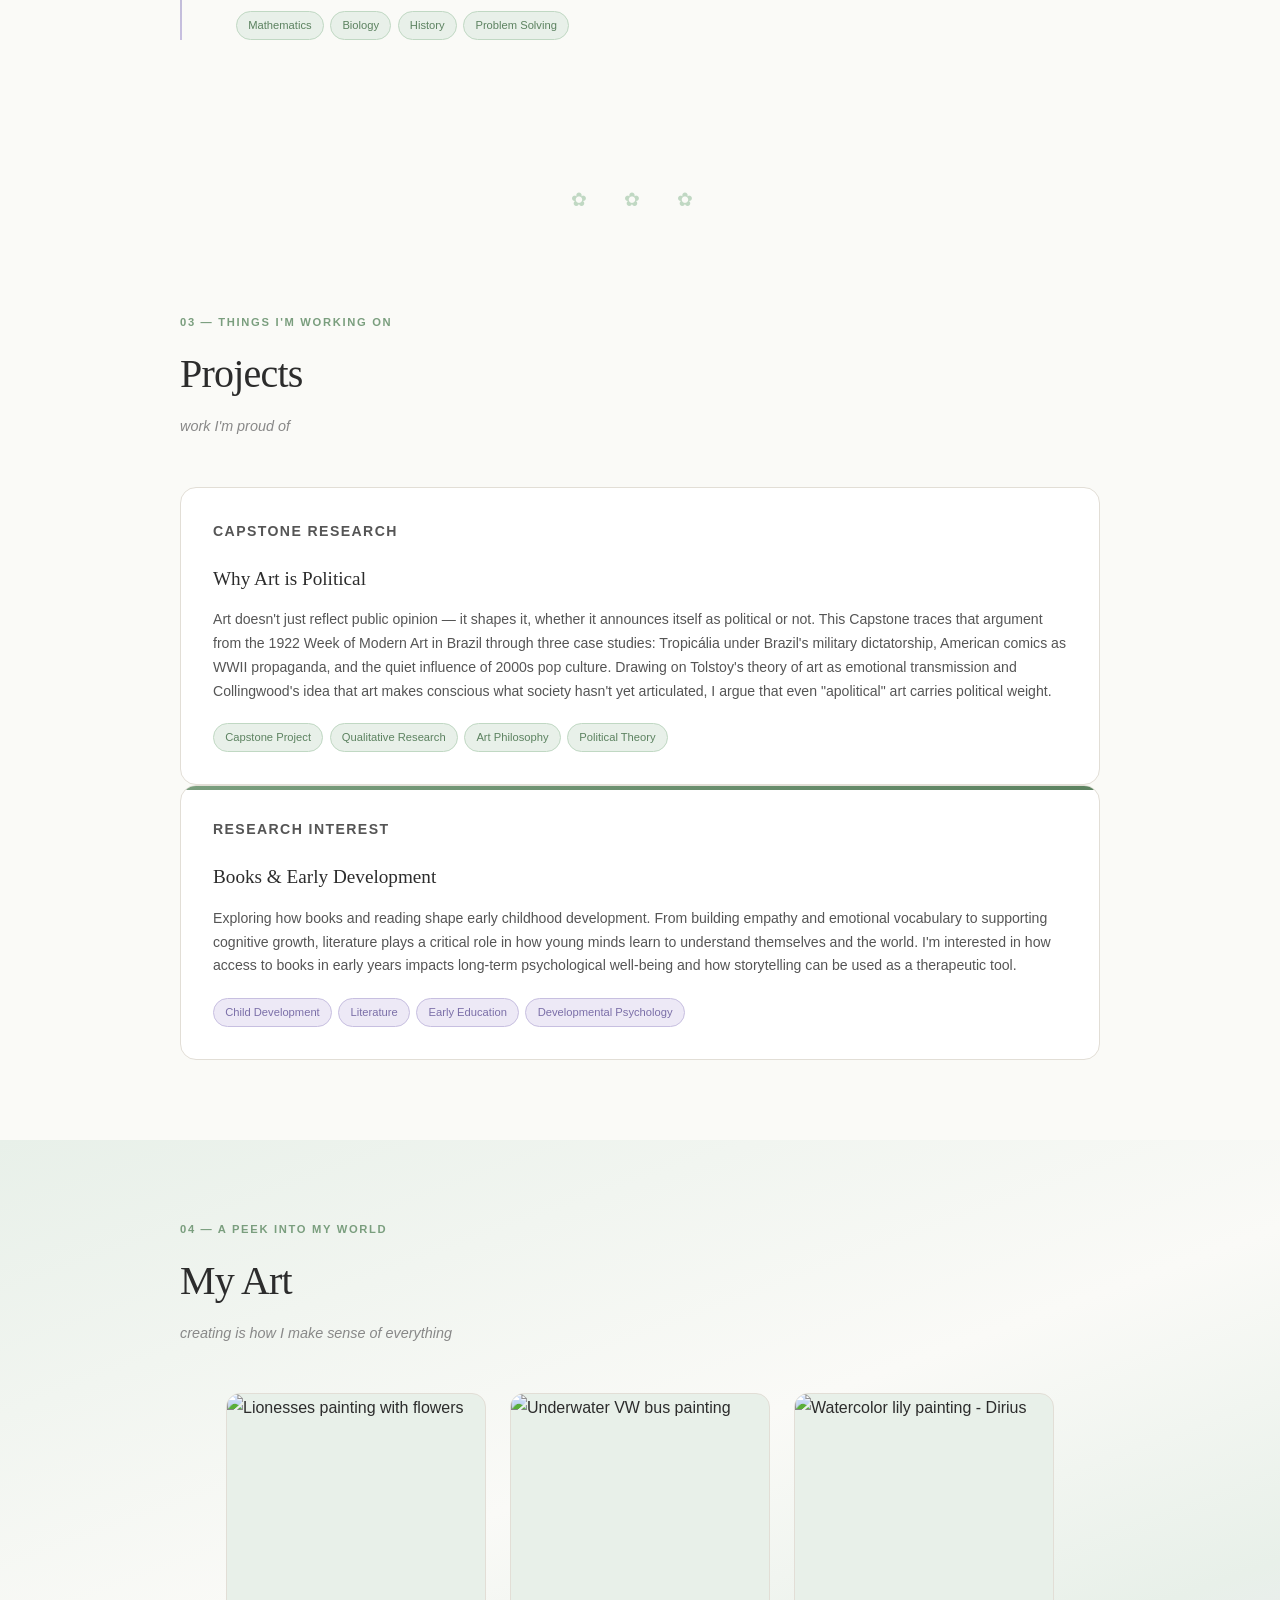
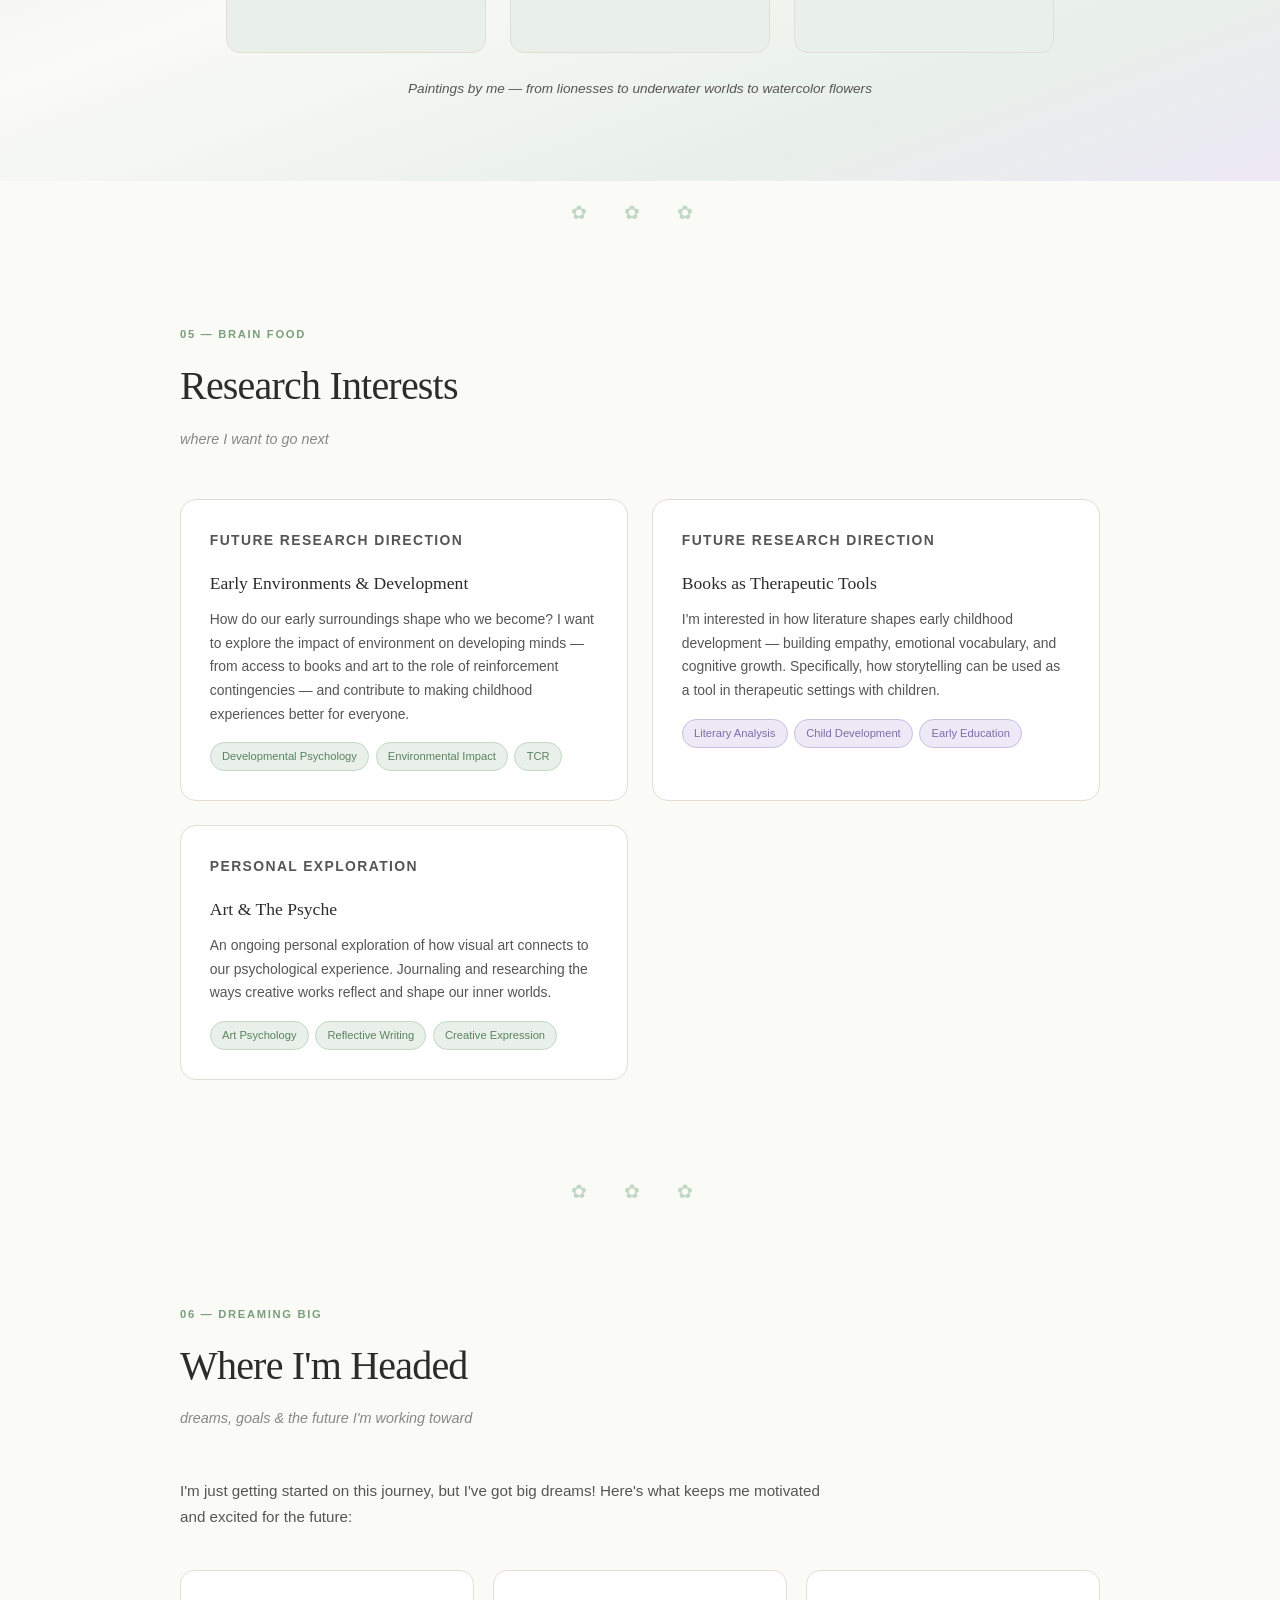
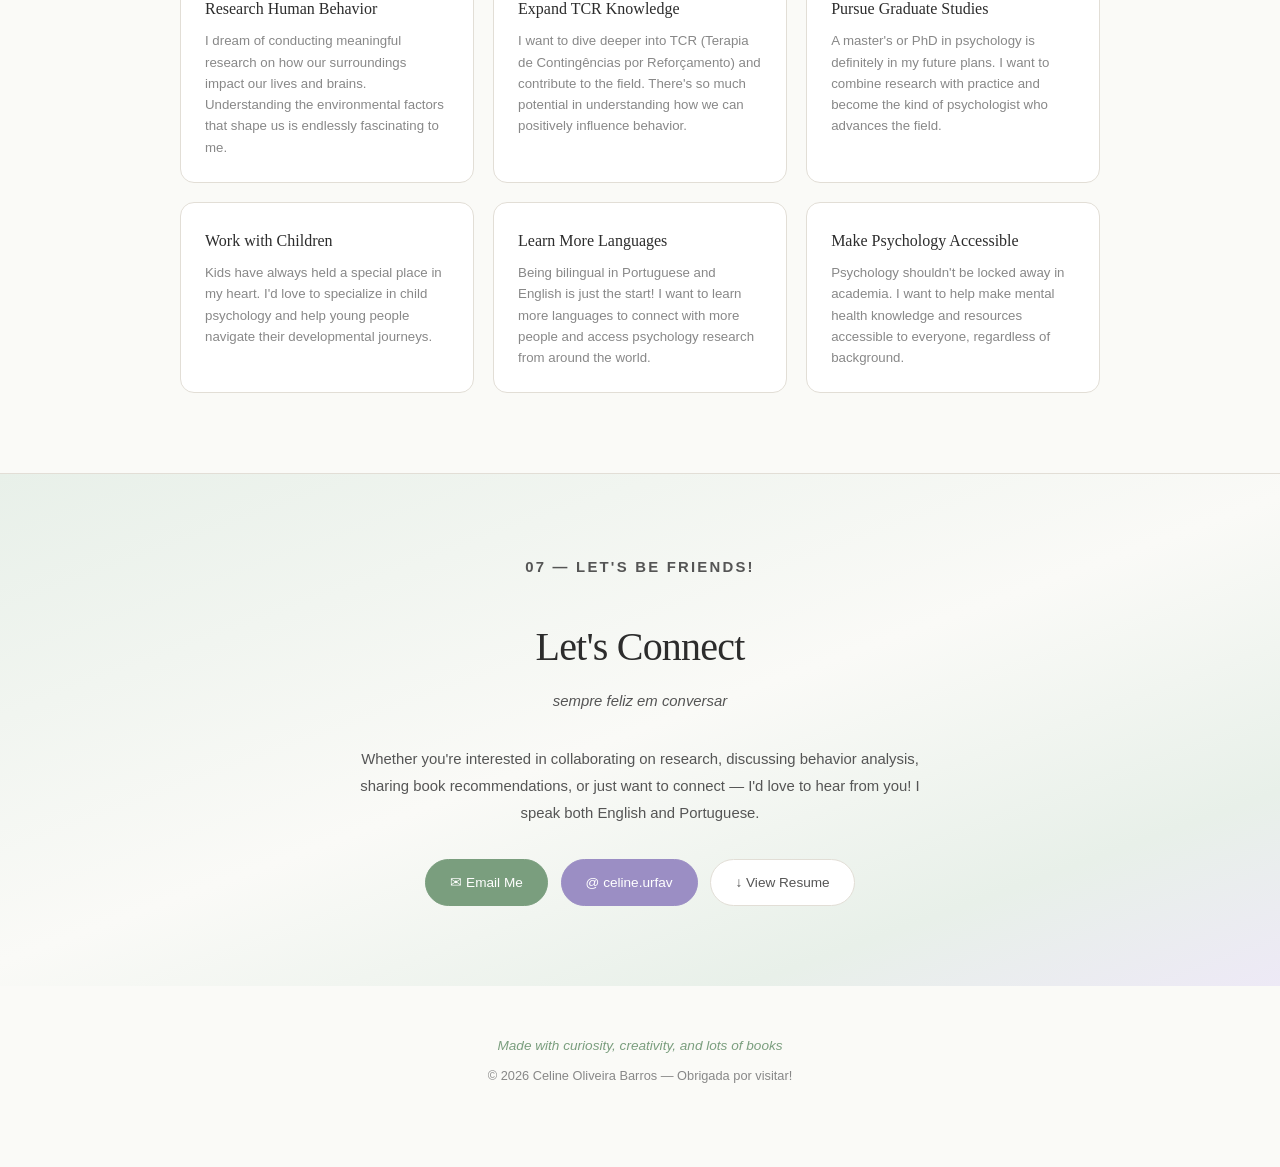
==== commit b45379d6: "add new skills" ====
--- a/index.html
+++ b/index.html
@@ -4,6 +4,7 @@
 <meta charset="UTF-8">
 <meta name="viewport" content="width=device-width, initial-scale=1.0">
 <title>Celine Oliveira Barros</title>
+<link rel="icon" href="data:image/svg+xml,<svg xmlns='http://www.w3.org/2000/svg' viewBox='0 0 100 100'><text y='.9em' font-size='90' fill='%234a7c59'>✿</text></svg>">
 <style>
   :root {
     --sage: #7A9E7E;
@@ -467,7 +468,7 @@
     <div class="hero-photo">
       <img src="images/profile.jpg" alt="Celine Oliveira Barros">
     </div>
-    <span class="hero-badge">Open to research opportunities</span>
+    <span class="hero-badge">BA Psychology student • Open to research opportunities</span>
     <h1>Hey, I'm <em>Celine Oliveira Barros</em></h1>
     <p class="hero-subtitle">
       Brazilian psychology student in Canada, fascinated by human behavior, art, and the mind. Currently exploring the intersection of psychology, creativity, and how our surroundings shape who we become.
@@ -488,29 +489,31 @@
     <div class="about-grid">
       <div class="about-text">
         <p>Oi! I'm Celine &mdash; a 19-year-old from Brazil, currently studying in Nanaimo. I'm in my first year of a BA in Psychology at Vancouver Island University, and honestly? I've been obsessed with understanding people for as long as I can remember. I was also Communications Chair at Frances Kelsey Secondary School during my grad year!</p>
-        <p>My love for psychology started young, and having been in therapy since I was 11, I've experienced firsthand how transformative understanding the mind can be. I'm especially drawn to TCR (Terapia Comportamental Racional) &mdash; the Brazilian approach to behavior analysis &mdash; and how our environment shapes who we become.</p>
+        <p>My love for psychology started young, and having been in therapy since I was 11, I've experienced firsthand how transformative understanding the mind can be. I'm especially drawn to TCR (Terapia de Contingências por Reforçamento) &mdash; the Brazilian approach to behavior analysis &mdash; and how our environment shapes who we become.</p>
         <p>When I'm not buried in psychology books, you'll find me making art, reading, or thinking about the fascinating ways creativity and the human psyche intertwine. I also have a huge soft spot for kids and dogs &mdash; sometimes in that order, sometimes not!</p>
       </div>
       <div class="about-sidebar">
-        <h3>Skills & Interests</h3>
+        <h3>Skills</h3>
         <ul class="skill-list">
-          <li>TCR (Terapia Comportamental Racional)</li>
+          <li>TCR (Terapia de Contingências por Reforçamento)</li>
           <li>Research Methods</li>
-          <li>Art & Psychology</li>
+          <li>Academic Writing</li>
           <li>Child Development</li>
+          <li>Art &amp; Psychology</li>
+          <li>Web Development</li>
+          <li>Photography</li>
           <li>Portuguese (Native)</li>
-          <li>English (Fluent)</li>
-          <li>Academic Writing</li>
-          <li>Active Listening</li>
+         <li>English (Fluent)</li>
         </ul>
-        <div class="about-traits">
-          <span class="trait">Bookworm & art lover</span>
+       <h3 style="margin-top: 1.5rem;">A little more about me</h3>
+      <div class="about-traits">
+          <span class="trait">Bookworm &amp; art lover</span>
           <span class="trait">8 years in therapy</span>
           <span class="trait">Learning new languages</span>
           <span class="trait">Brazilian in Nanaimo</span>
-          <span class="trait">Dog enthusiast</span>
-          <span class="trait">TCR enthusiast</span>
-        </div>
+         <span class="trait">Dog enthusiast</span>
+         <span class="trait">TCR enthusiast</span>
+       </div>
       </div>
     </div>
   </div>
@@ -588,15 +591,15 @@
     <h2 class="section-title">Projects</h2>
     <p class="section-subtitle">work I'm proud of</p>
 
-    <div class="projects-grid">
-      <div class="project-card">
+    <div class="project-card">
         <p class="project-type">Capstone Research</p>
-        <h3>Why Art is Political</h3>
-        <p>My Capstone project investigating why art is inherently political. Starting from the 1922 Week of Modern Art in Brazil &mdash; when "The Five" disrupted European artistic conventions to create a distinctly Brazilian identity &mdash; I explore how art has always been entangled with politics. Drawing on Aristotle, Hannah Arendt, Tolstoy, and Morris Weitz, I argue that the very act of defining art involves political judgment.</p>
-        <div class="tag-list">
-          <span>Capstone Project</span><span>Qualitative Research</span><span>Art Philosophy</span><span>Political Theory</span>
-        </div>
-      </div>
+      <h3>Why Art is Political</h3>
+       <p>Art doesn't just reflect public opinion &mdash; it shapes it, whether it announces itself as political or not. This Capstone traces that argument from the 1922 Week of Modern Art in Brazil through three case studies: Tropicália under Brazil's military dictatorship, American comics as WWII propaganda, and the quiet influence of 2000s pop culture. Drawing on Tolstoy's theory of art as emotional transmission and Collingwood's idea that art makes conscious what society hasn't yet articulated, I argue that even "apolitical" art carries political weight.</p>
+     <div class="tag-list">
+      <span>Capstone Project</span><span>Qualitative Research</span><span>Art Philosophy</span><span>Political Theory</span>
+      </div>
+    </div>
+
       <div class="project-card">
         <p class="project-type">Research Interest</p>
         <h3>Books & Early Development</h3>
@@ -637,45 +640,38 @@
 <section id="research">
   <div class="section-inner">
     <p class="section-label">05 &mdash; brain food</p>
-    <h2 class="section-title">Research & Interests</h2>
-    <p class="section-subtitle">things that keep my brain buzzing</p>
+    <h2 class="section-title">Research Interests</h2>
+    <p class="section-subtitle">where I want to go next</p>
 
     <div class="research-grid">
       <div class="research-card">
-        <p class="card-label">Current research focus</p>
-        <h3>Art, Politics & Psychology</h3>
-        <p>My ongoing Capstone research exploring why art is inherently political. Starting from Brazil's 1922 Week of Modern Art, I trace how artistic expression has always been entangled with collective identity, power, and social change &mdash; drawing on Aristotle, Tolstoy, Arendt, and Weitz to argue that defining art is itself a political act.</p>
-        <div class="tag-list">
-          <span>Qualitative Analysis</span><span>Literature Review</span><span>Interdisciplinary Research</span>
-        </div>
-      </div>
-      <div class="research-card">
-        <p class="card-label">A lifelong passion</p>
-        <h3>Working with Children</h3>
-        <p>From teaching painting and drawing to grades 3&ndash;6 at George Bonner Elementary every Friday, to dreaming of researching early childhood development &mdash; working with children is at the heart of what I want to do. I'm fascinated by how creative expression supports young minds.</p>
-        <div class="tag-list lavender">
-          <span>Child Development</span><span>Early Education</span><span>Creative Expression</span>
-        </div>
-      </div>
-      <div class="research-card">
-        <p class="card-label">Future research interest</p>
-        <h3>Early Development Research</h3>
-        <p>Deeply interested in researching how our early environments shape who we become. I want to explore the impact of surroundings on developing minds and contribute to making childhood experiences better for everyone.</p>
+        <p class="card-label">Future research direction</p>
+        <h3>Early Environments &amp; Development</h3>
+        <p>How do our early surroundings shape who we become? I want to explore the impact of environment on developing minds &mdash; from access to books and art to the role of reinforcement contingencies &mdash; and contribute to making childhood experiences better for everyone.</p>
         <div class="tag-list">
           <span>Developmental Psychology</span><span>Environmental Impact</span><span>TCR</span>
         </div>
       </div>
       <div class="research-card">
+        <p class="card-label">Future research direction</p>
+        <h3>Books as Therapeutic Tools</h3>
+        <p>I'm interested in how literature shapes early childhood development &mdash; building empathy, emotional vocabulary, and cognitive growth. Specifically, how storytelling can be used as a tool in therapeutic settings with children.</p>
+        <div class="tag-list lavender">
+          <span>Literary Analysis</span><span>Child Development</span><span>Early Education</span>
+        </div>
+      </div>
+      <div class="research-card">
         <p class="card-label">Personal exploration</p>
-        <h3>Books, Art & The Psyche</h3>
-        <p>An ongoing personal exploration of how literature and visual art connect to our psychological experience. Journaling and researching the ways creative works reflect and shape our inner worlds.</p>
-        <div class="tag-list lavender">
-          <span>Literary Analysis</span><span>Art Psychology</span><span>Reflective Writing</span>
+        <h3>Art &amp; The Psyche</h3>
+        <p>An ongoing personal exploration of how visual art connects to our psychological experience. Journaling and researching the ways creative works reflect and shape our inner worlds.</p>
+        <div class="tag-list">
+          <span>Art Psychology</span><span>Reflective Writing</span><span>Creative Expression</span>
         </div>
       </div>
     </div>
   </div>
 </section>
+
 
 <div class="fun-divider">&#10047; &#10047; &#10047;</div>
 
@@ -695,7 +691,7 @@
       </div>
       <div class="goal-item">
         <h3>Expand TCR Knowledge</h3>
-        <p>I want to dive deeper into TCR (Terapia Comportamental Racional) and contribute to the field. There's so much potential in understanding how we can positively influence behavior.</p>
+        <p>I want to dive deeper into TCR (Terapia de Contingências por Reforçamento) and contribute to the field. There's so much potential in understanding how we can positively influence behavior.</p>
       </div>
       <div class="goal-item">
         <h3>Pursue Graduate Studies</h3>
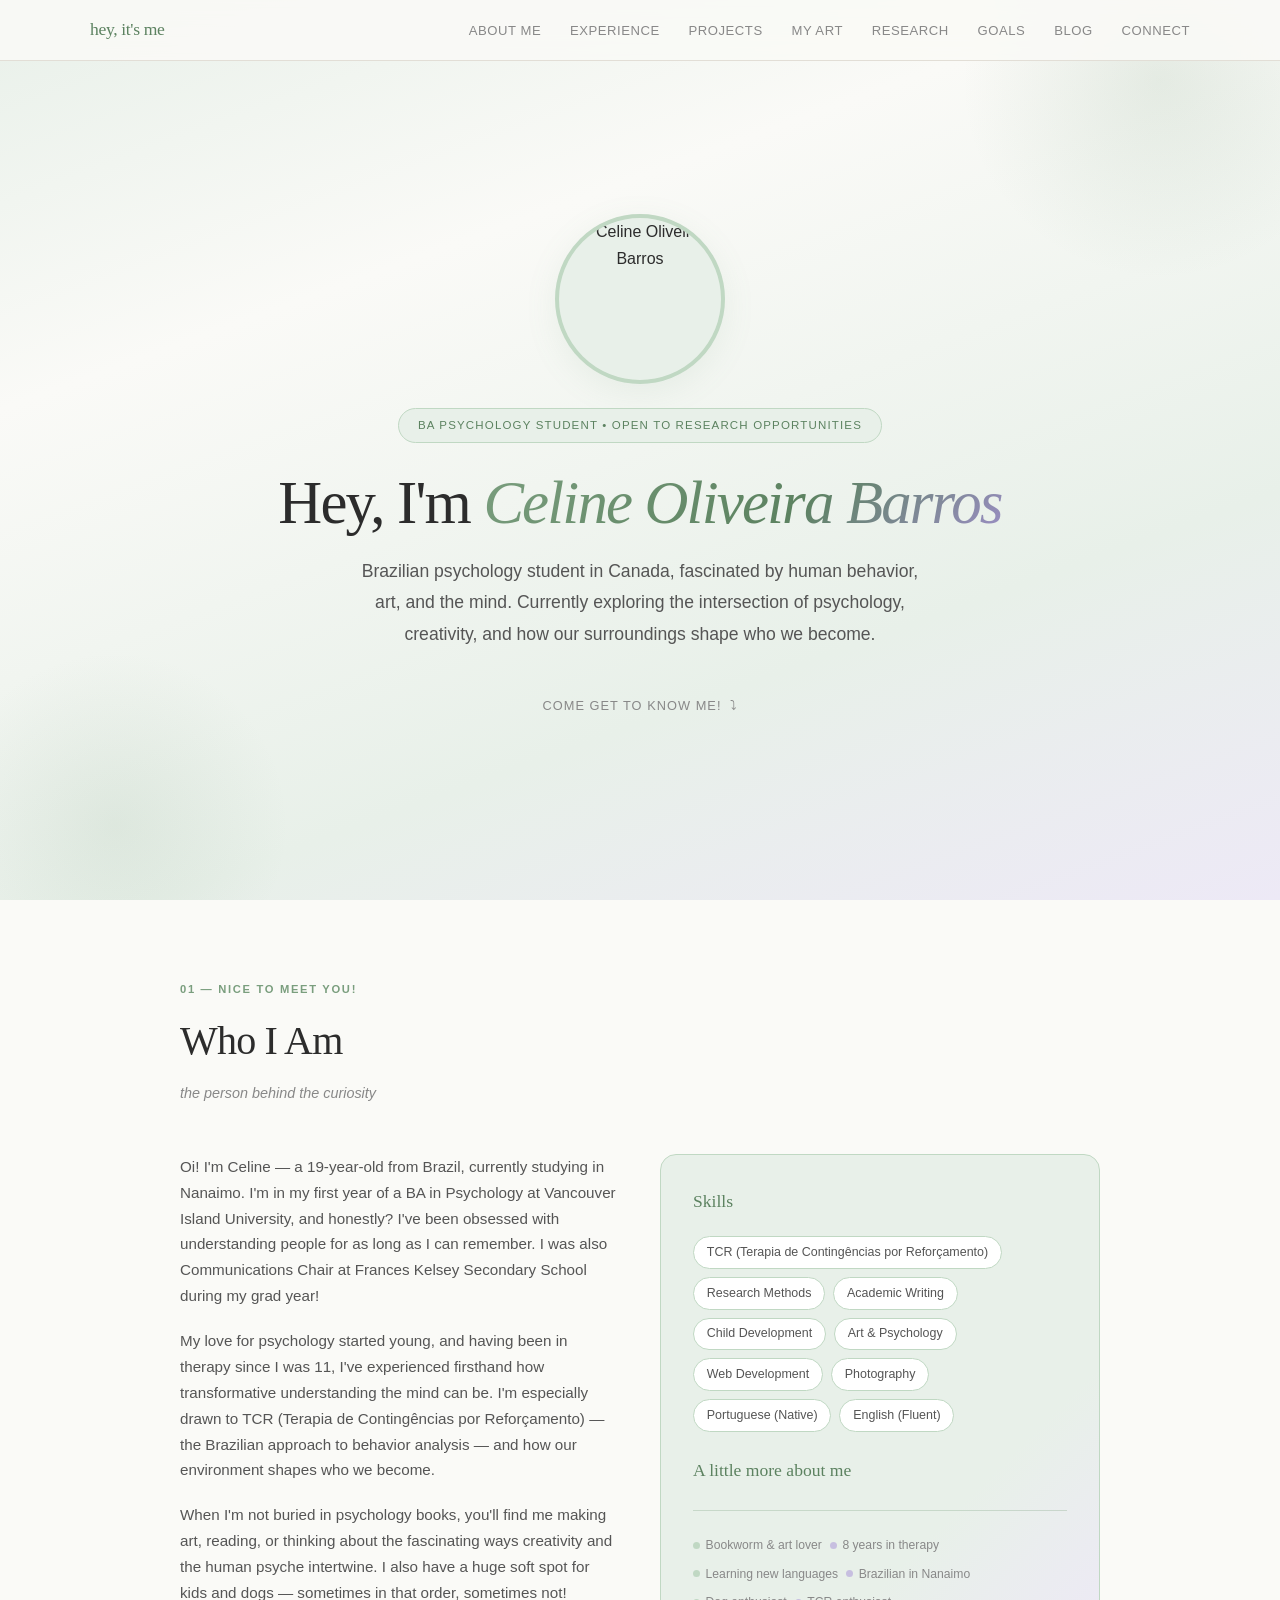
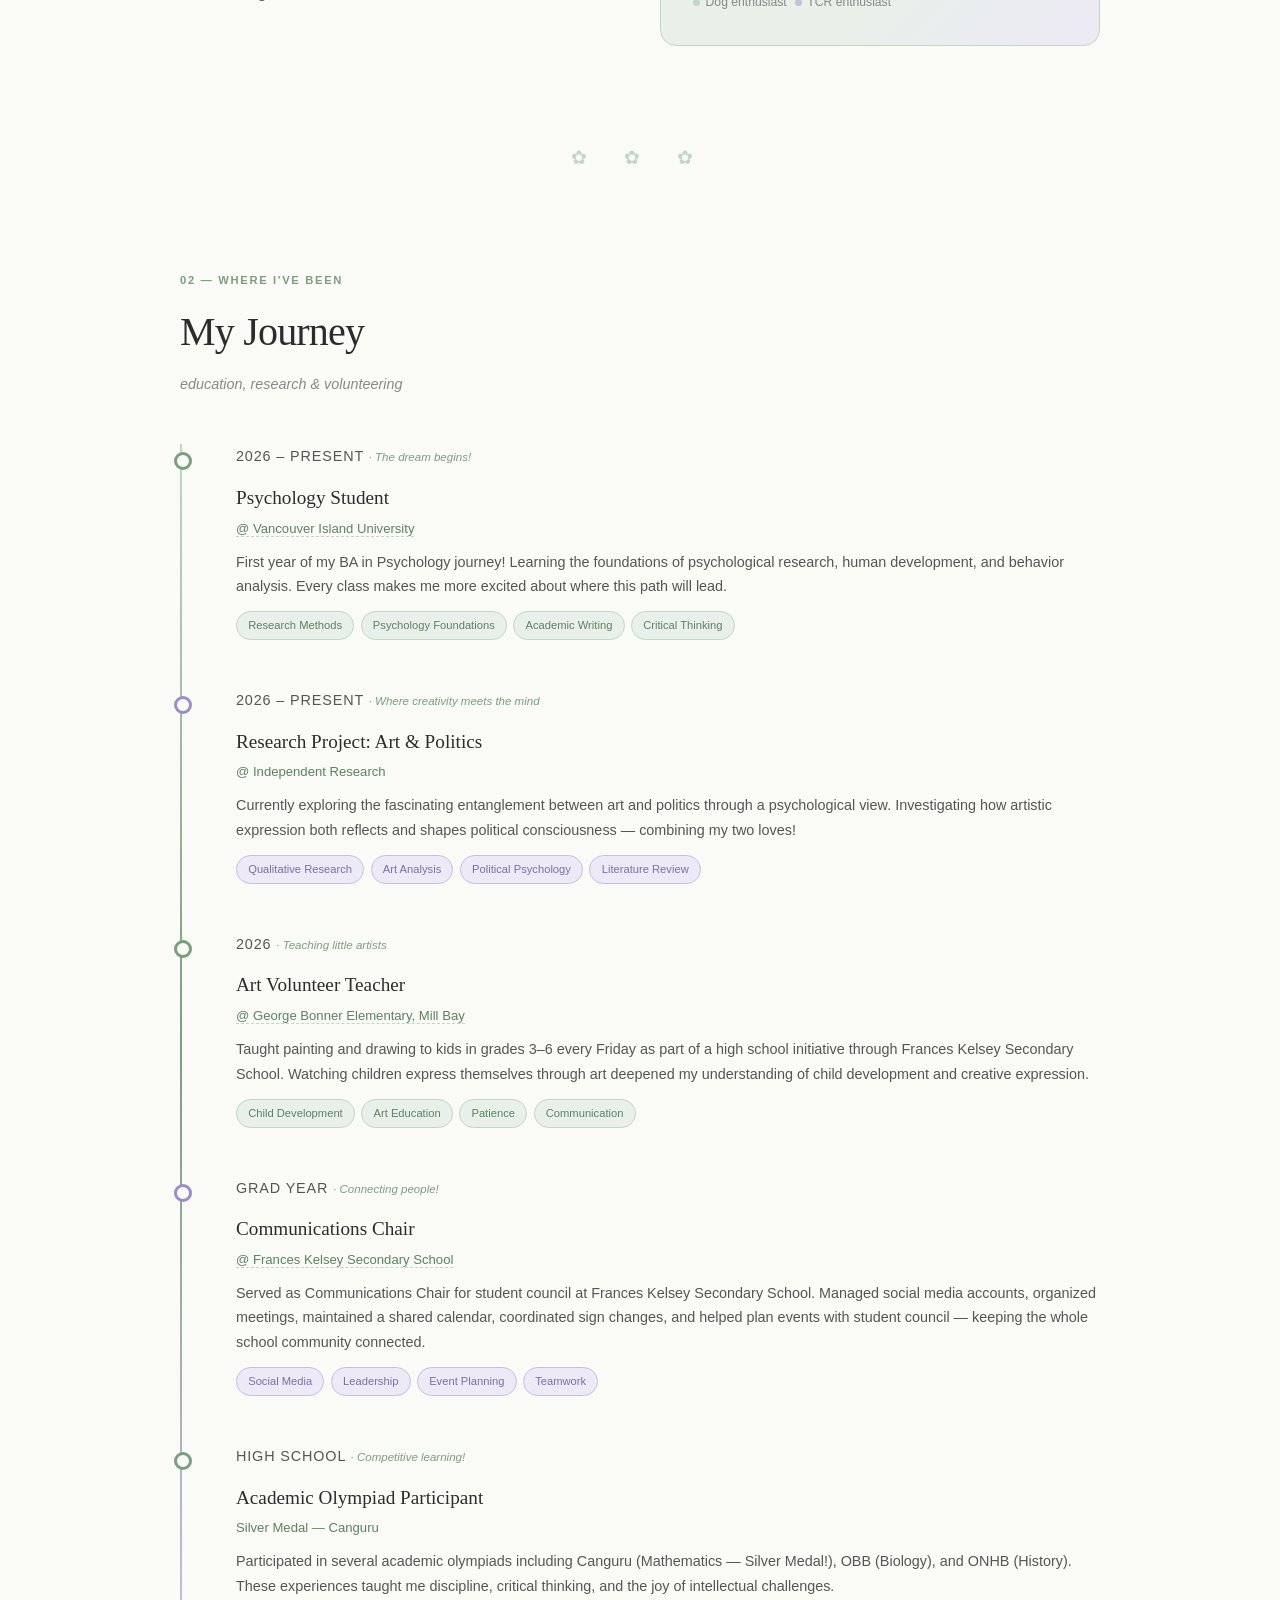
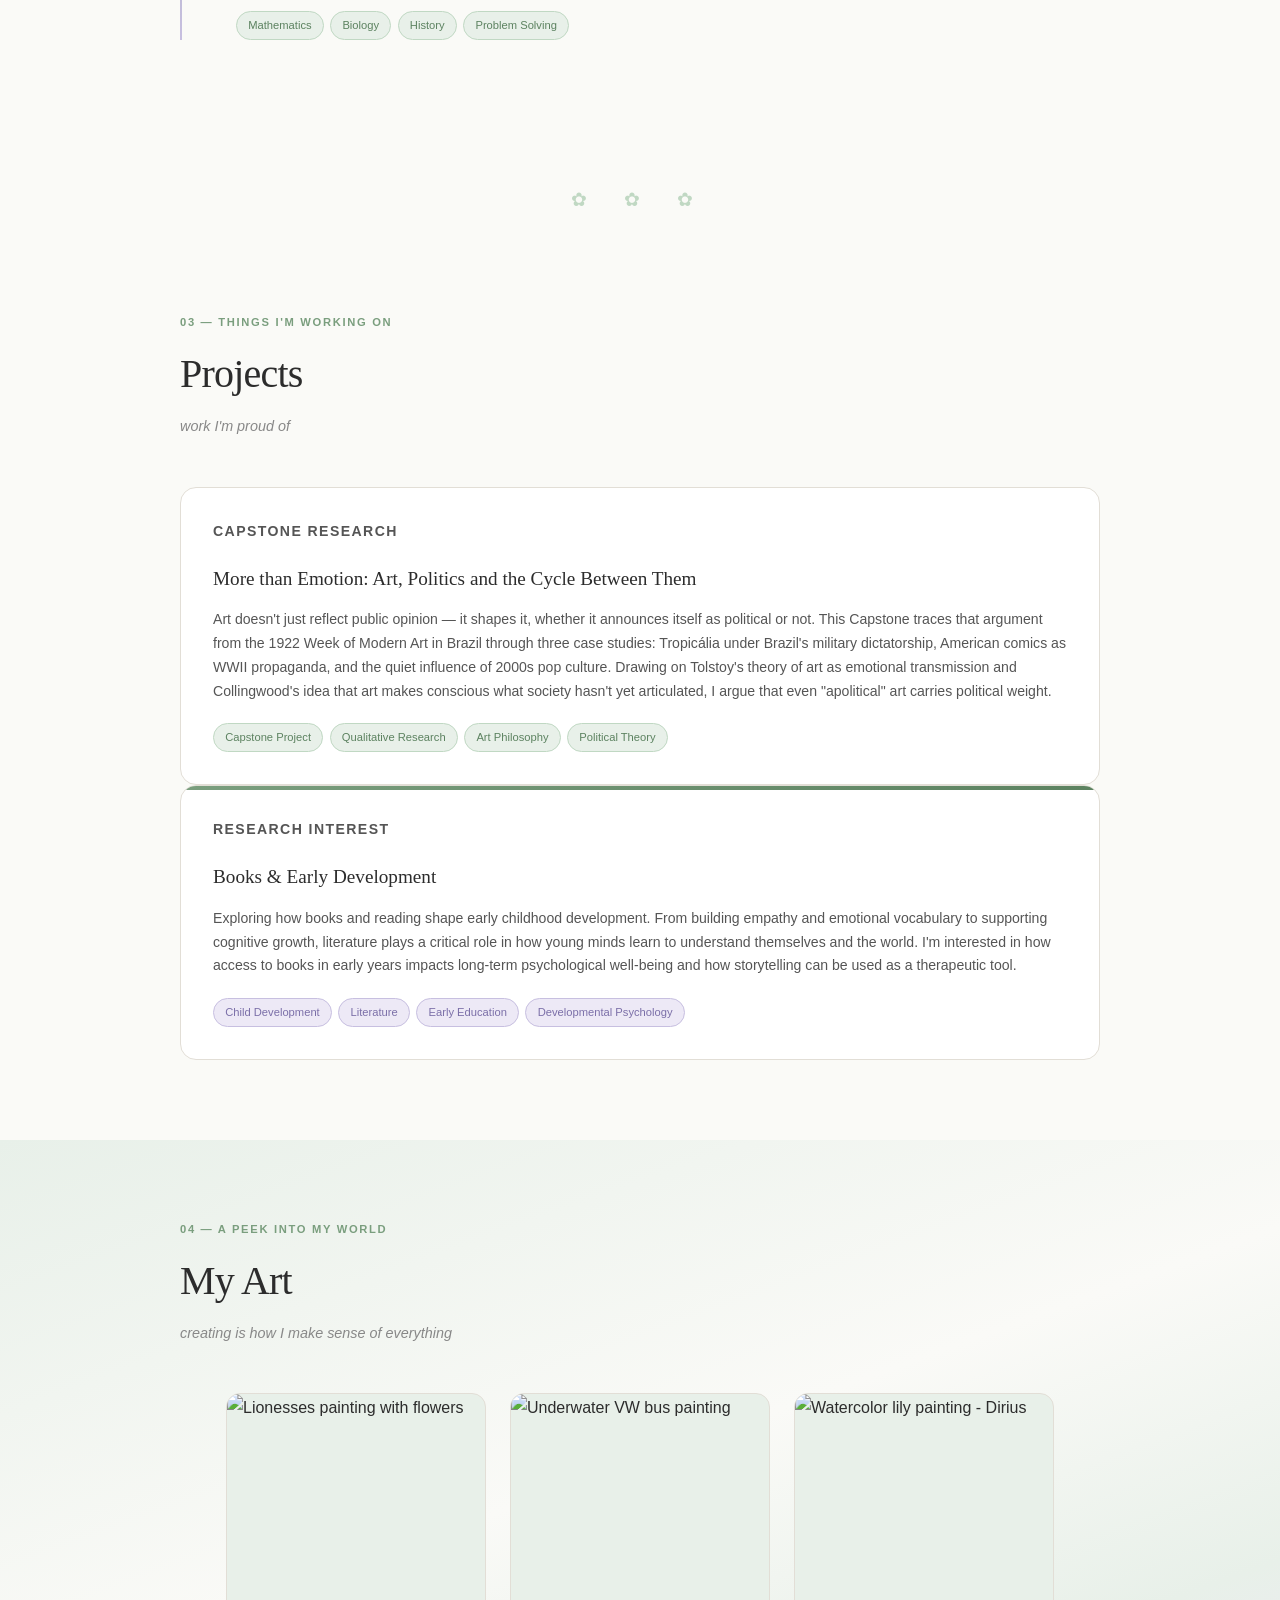
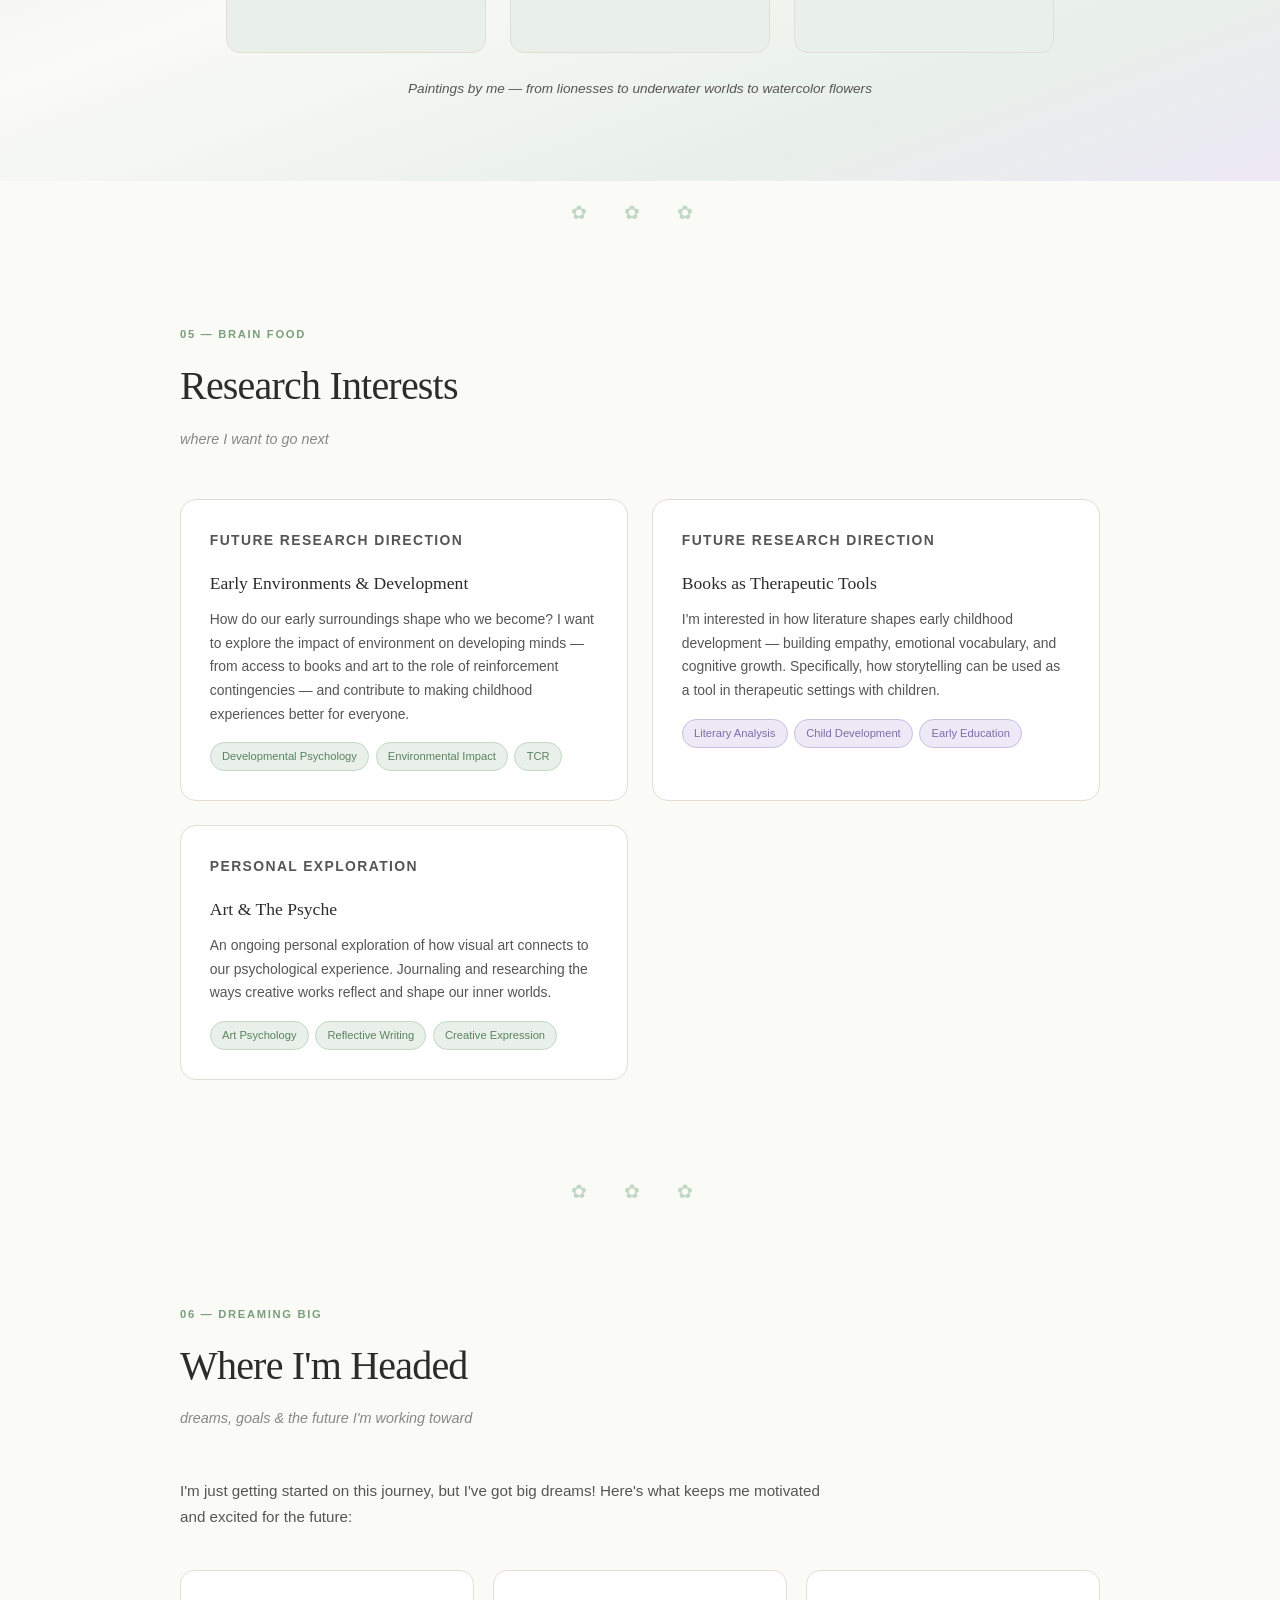
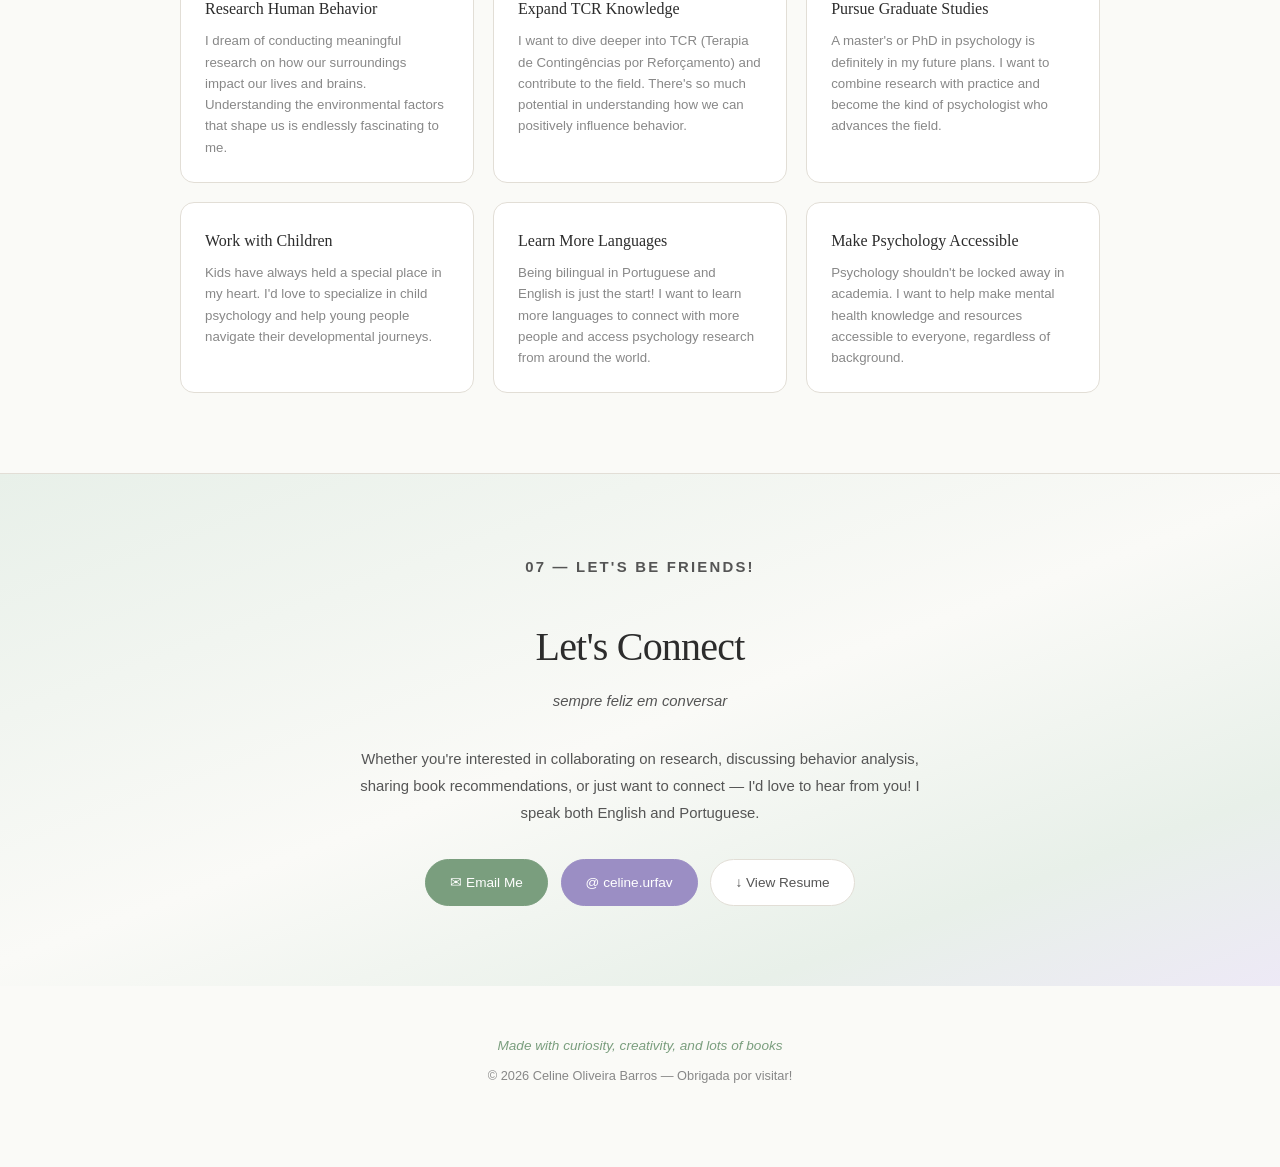
==== commit 02ca545a: "Co-authored-by: Leandro Maia  <llfmaia@users.noreply.github.com>" ====
--- a/index.html
+++ b/index.html
@@ -593,7 +593,7 @@
 
     <div class="project-card">
         <p class="project-type">Capstone Research</p>
-      <h3>Why Art is Political</h3>
+      <h3>More than Emotion: Art, Politics and the Cycle Between Them</h3>
        <p>Art doesn't just reflect public opinion &mdash; it shapes it, whether it announces itself as political or not. This Capstone traces that argument from the 1922 Week of Modern Art in Brazil through three case studies: Tropicália under Brazil's military dictatorship, American comics as WWII propaganda, and the quiet influence of 2000s pop culture. Drawing on Tolstoy's theory of art as emotional transmission and Collingwood's idea that art makes conscious what society hasn't yet articulated, I argue that even "apolitical" art carries political weight.</p>
      <div class="tag-list">
       <span>Capstone Project</span><span>Qualitative Research</span><span>Art Philosophy</span><span>Political Theory</span>
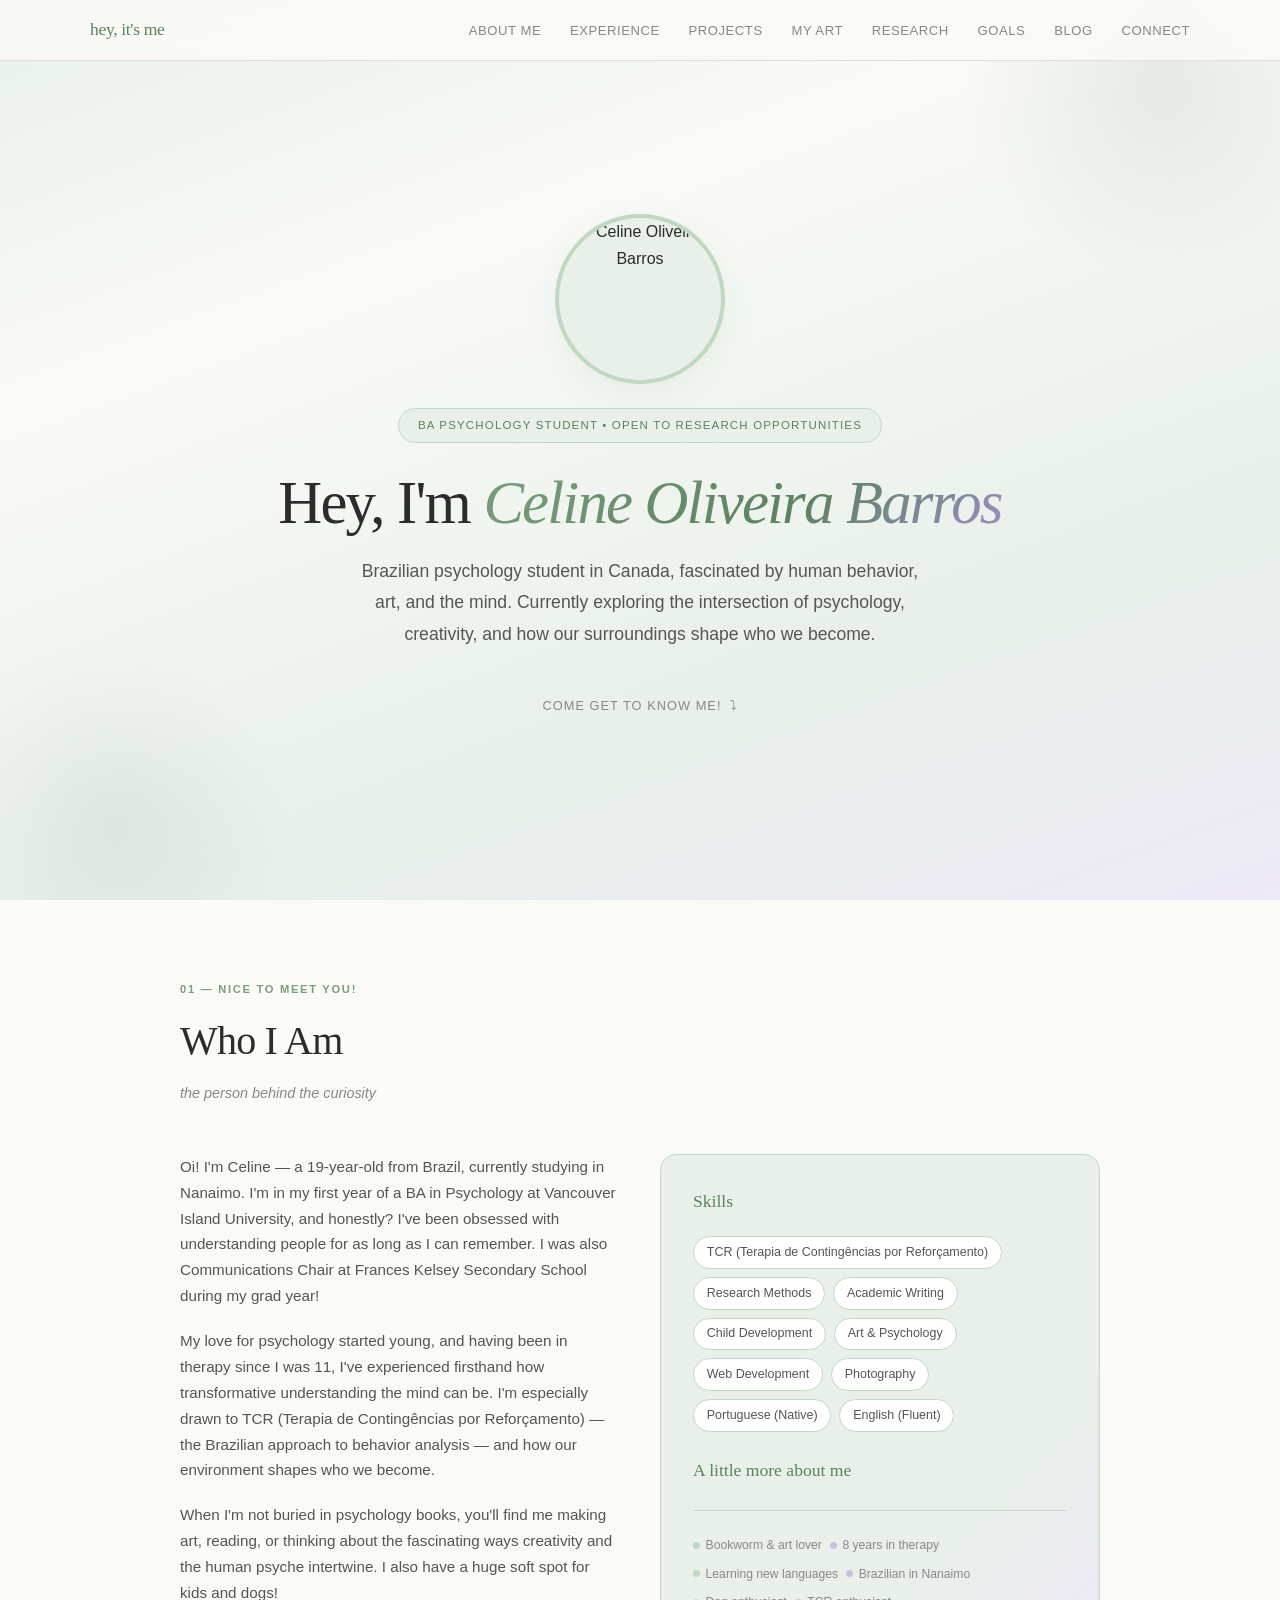
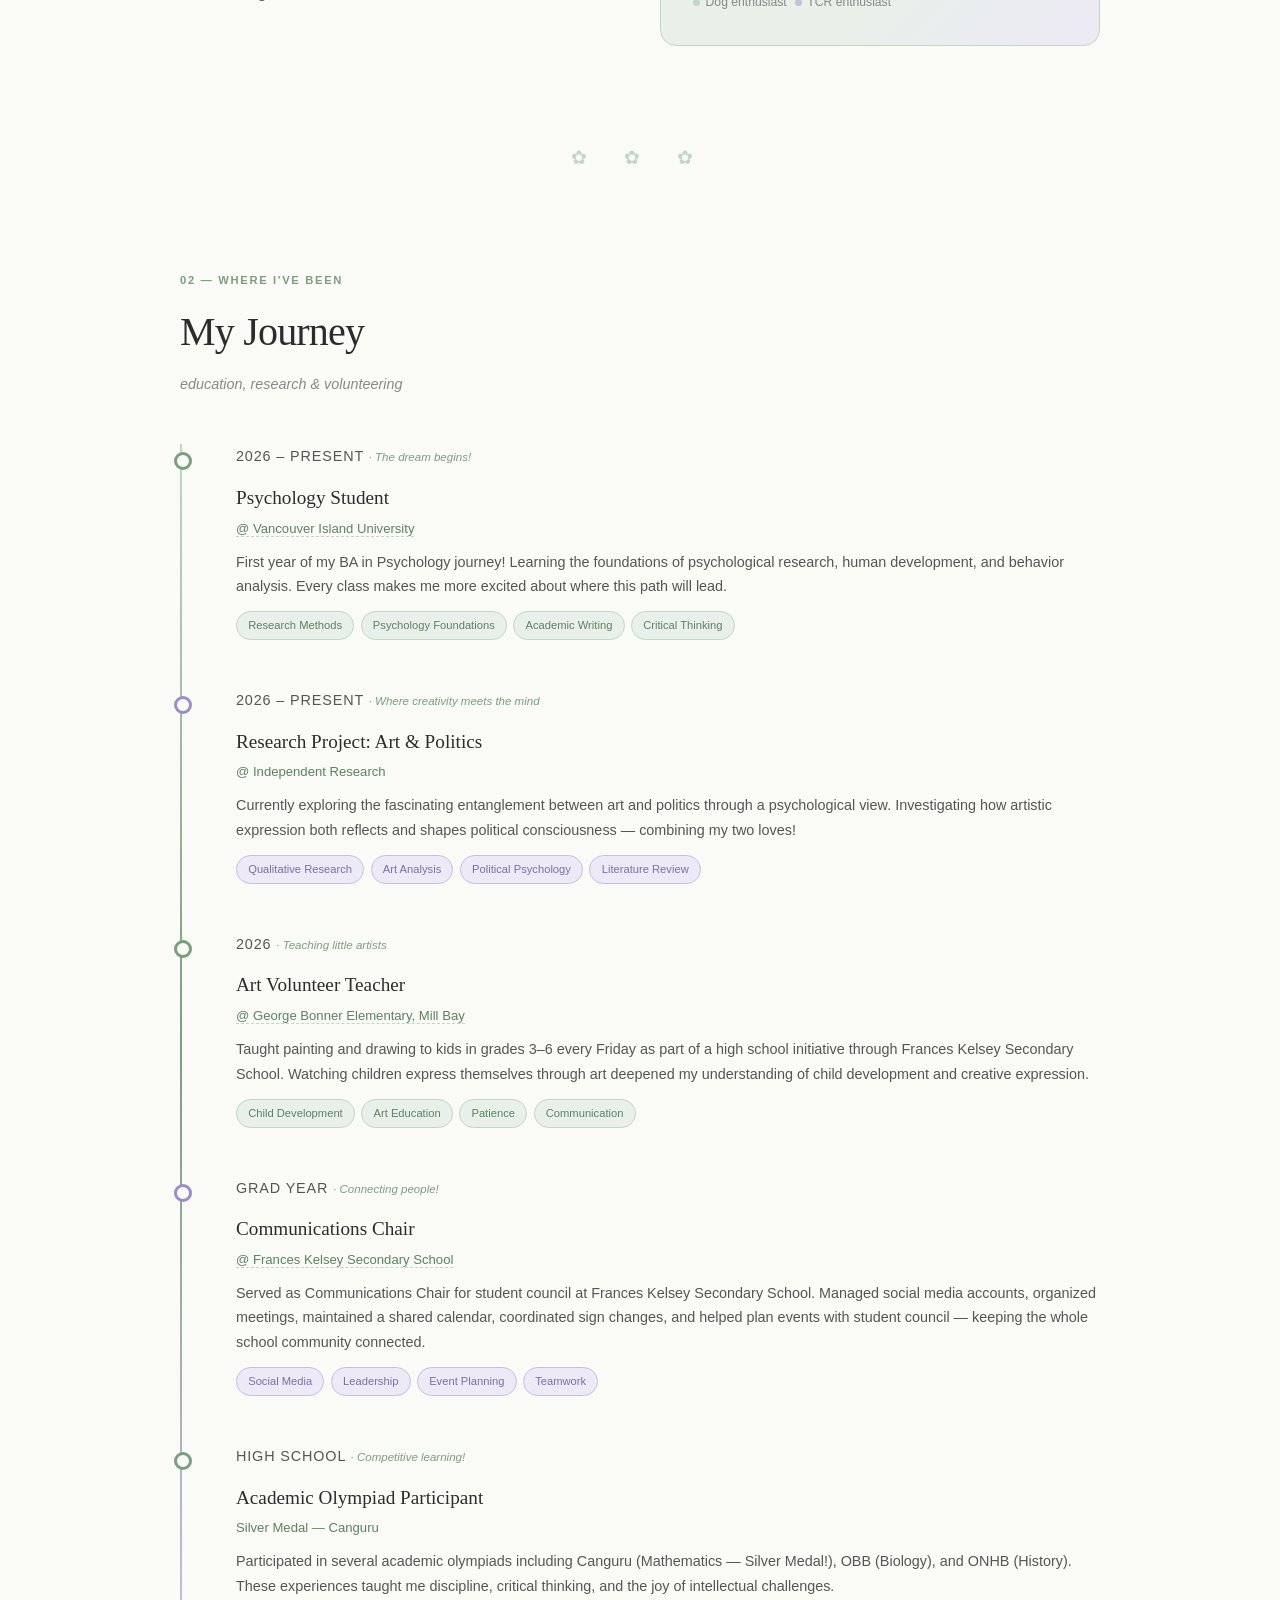
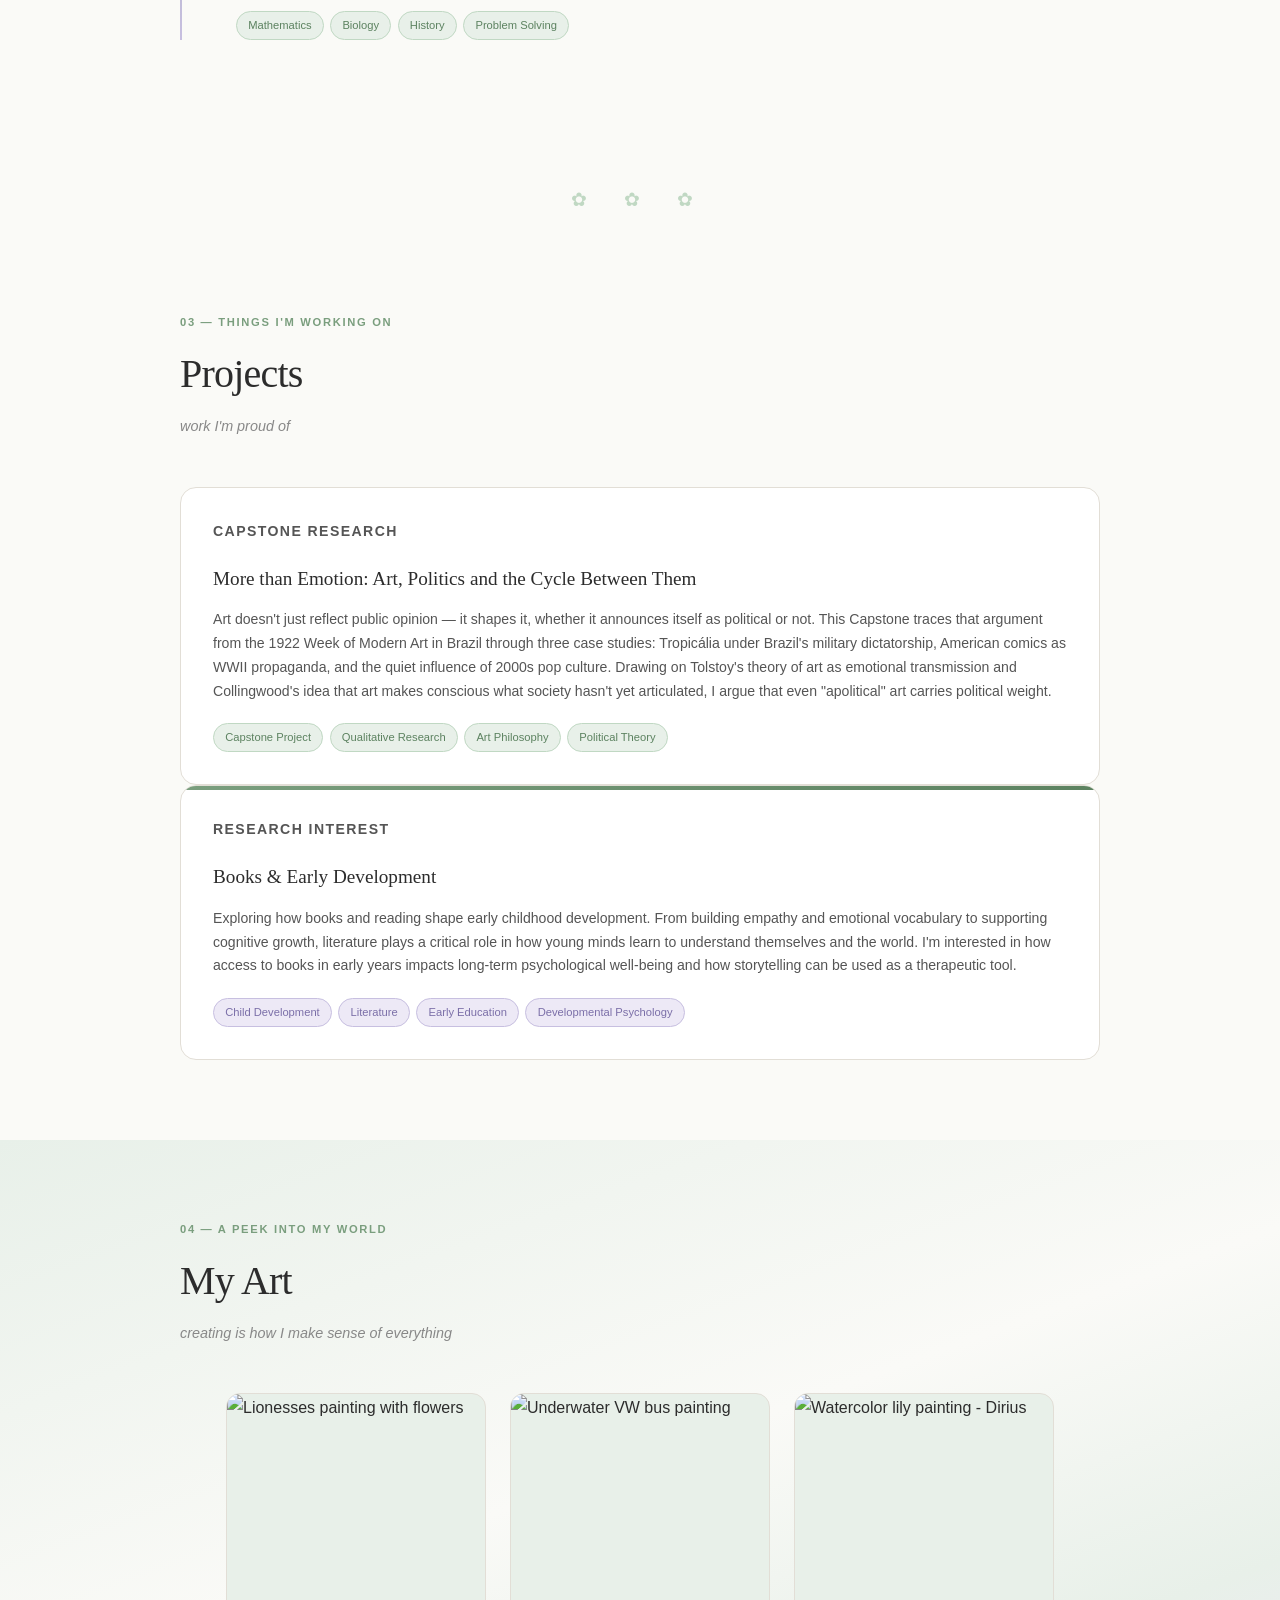
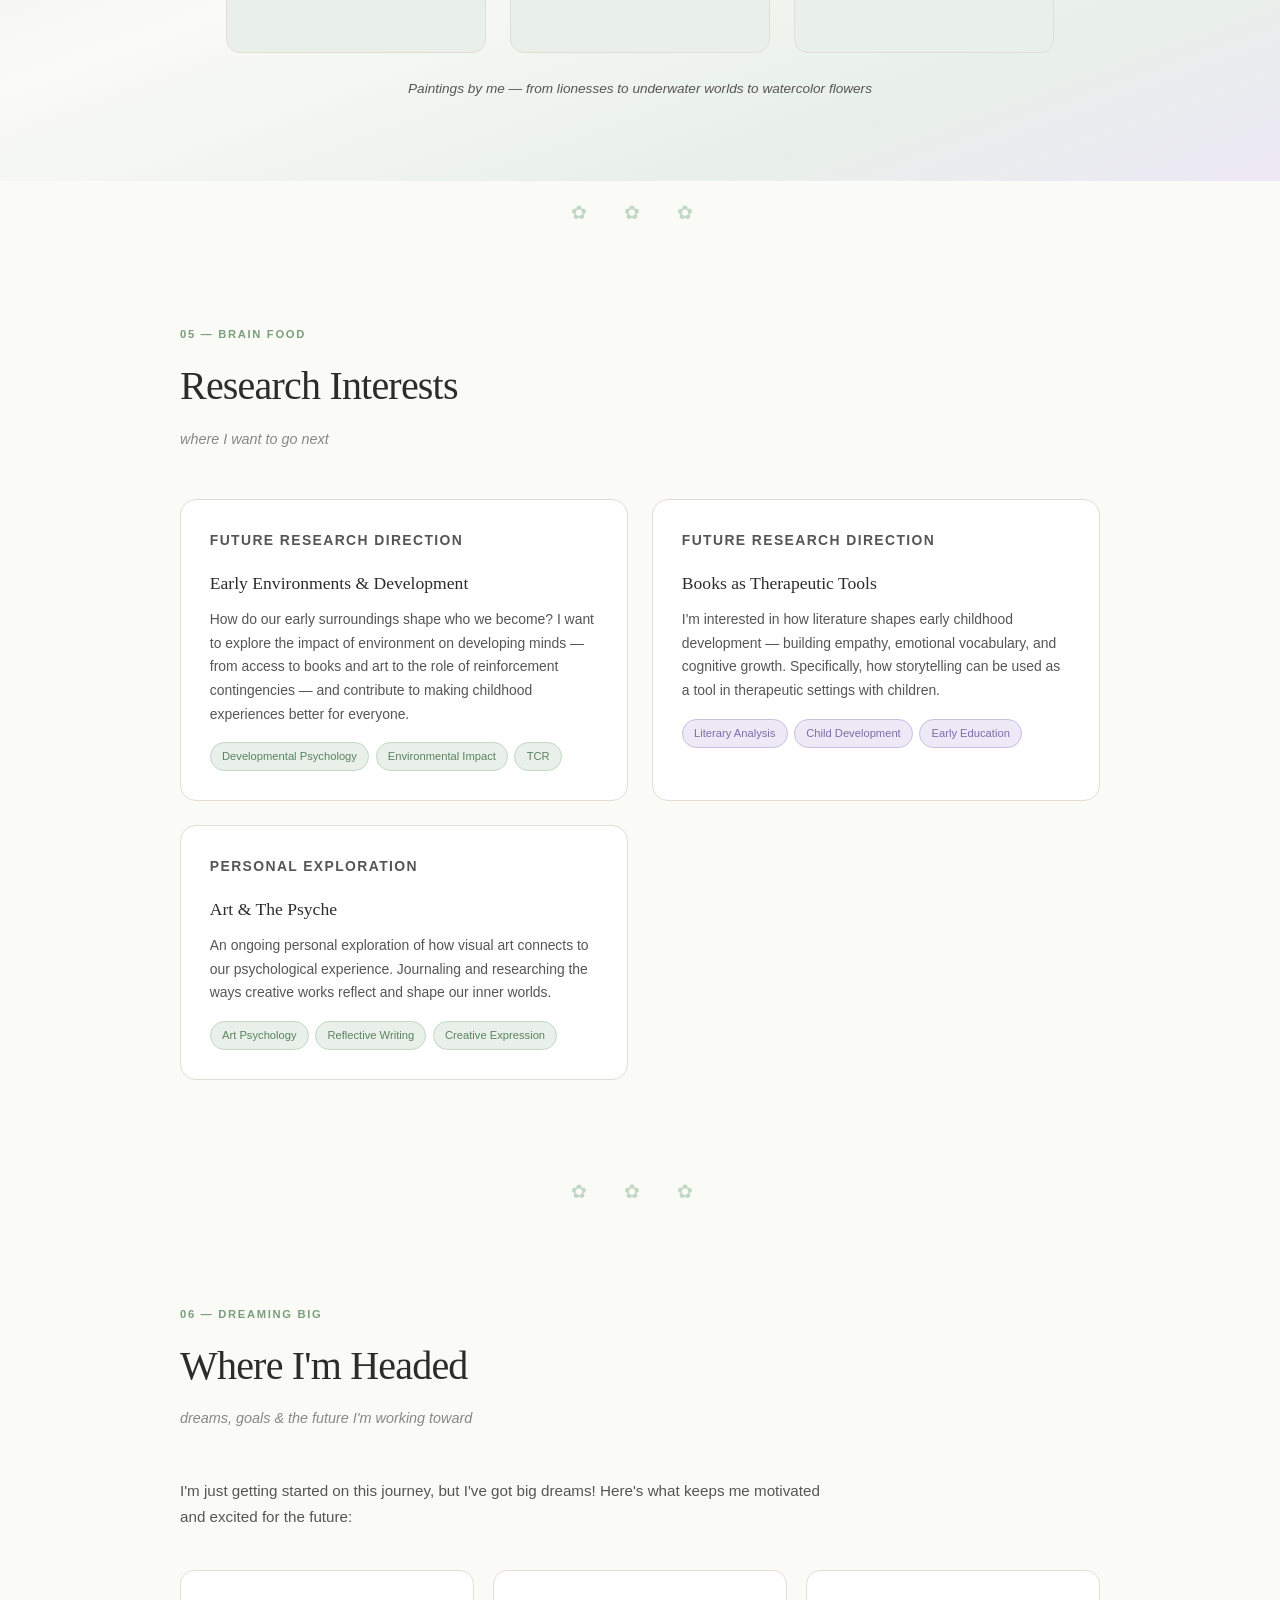
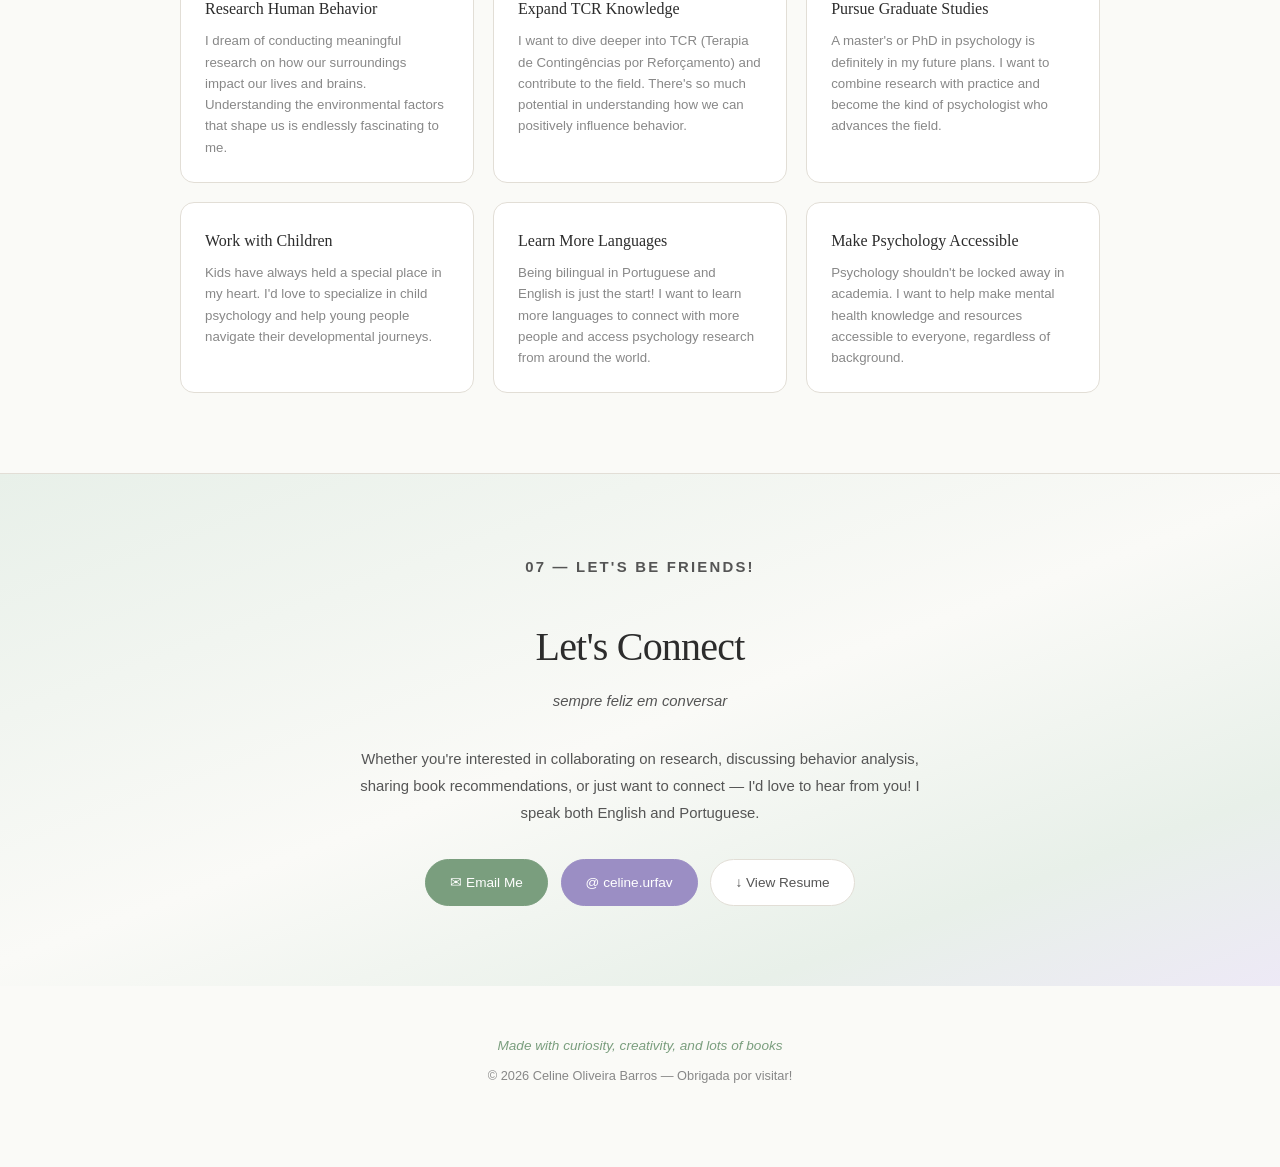
==== commit ac45c833: "tiny change text" ====
--- a/index.html
+++ b/index.html
@@ -3,7 +3,7 @@
 <head>
 <meta charset="UTF-8">
 <meta name="viewport" content="width=device-width, initial-scale=1.0">
-<title>Celine Oliveira Barros</title>
+<title>Celine Oliveira Barros - Psychology Student</title>
 <link rel="icon" href="data:image/svg+xml,<svg xmlns='http://www.w3.org/2000/svg' viewBox='0 0 100 100'><text y='.9em' font-size='90' fill='%234a7c59'>✿</text></svg>">
 <style>
   :root {
@@ -490,7 +490,7 @@
       <div class="about-text">
         <p>Oi! I'm Celine &mdash; a 19-year-old from Brazil, currently studying in Nanaimo. I'm in my first year of a BA in Psychology at Vancouver Island University, and honestly? I've been obsessed with understanding people for as long as I can remember. I was also Communications Chair at Frances Kelsey Secondary School during my grad year!</p>
         <p>My love for psychology started young, and having been in therapy since I was 11, I've experienced firsthand how transformative understanding the mind can be. I'm especially drawn to TCR (Terapia de Contingências por Reforçamento) &mdash; the Brazilian approach to behavior analysis &mdash; and how our environment shapes who we become.</p>
-        <p>When I'm not buried in psychology books, you'll find me making art, reading, or thinking about the fascinating ways creativity and the human psyche intertwine. I also have a huge soft spot for kids and dogs &mdash; sometimes in that order, sometimes not!</p>
+        <p>When I'm not buried in psychology books, you'll find me making art, reading, or thinking about the fascinating ways creativity and the human psyche intertwine. I also have a huge soft spot for kids and dogs!</p>
       </div>
       <div class="about-sidebar">
         <h3>Skills</h3>
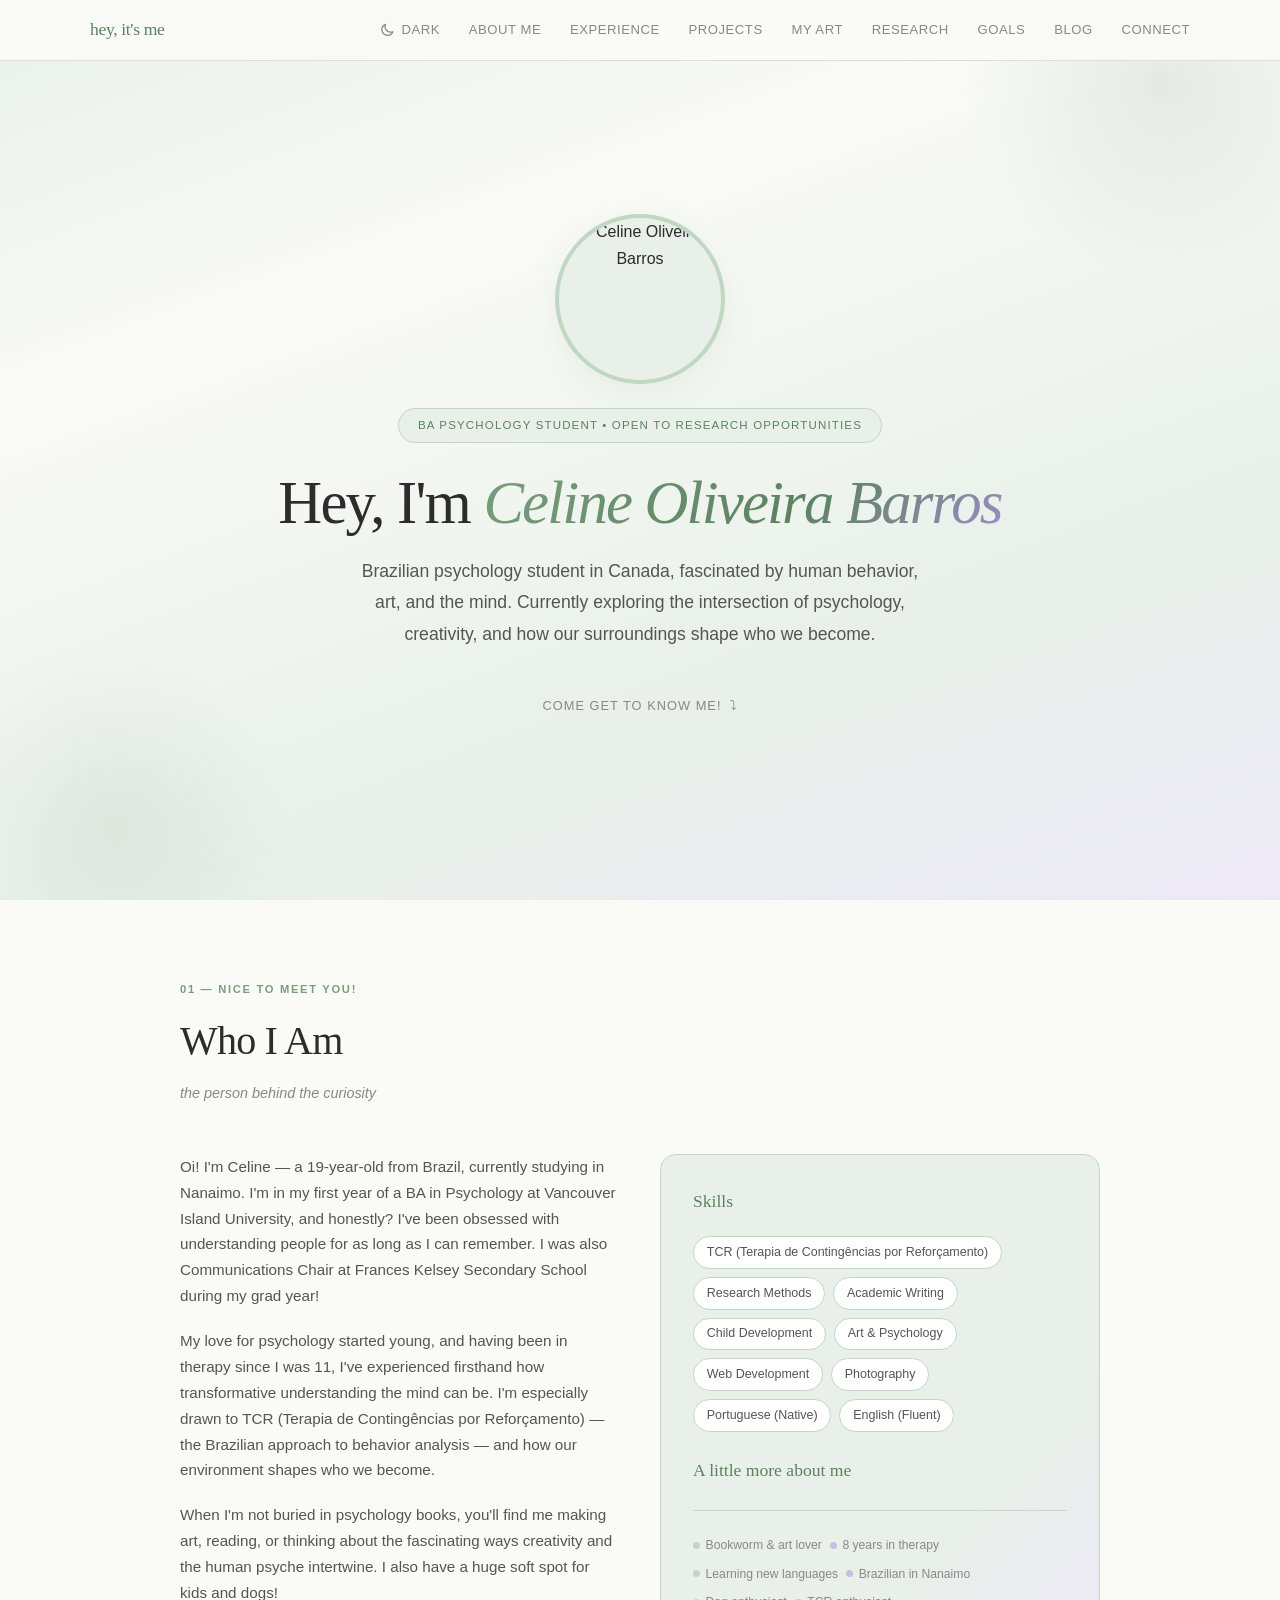
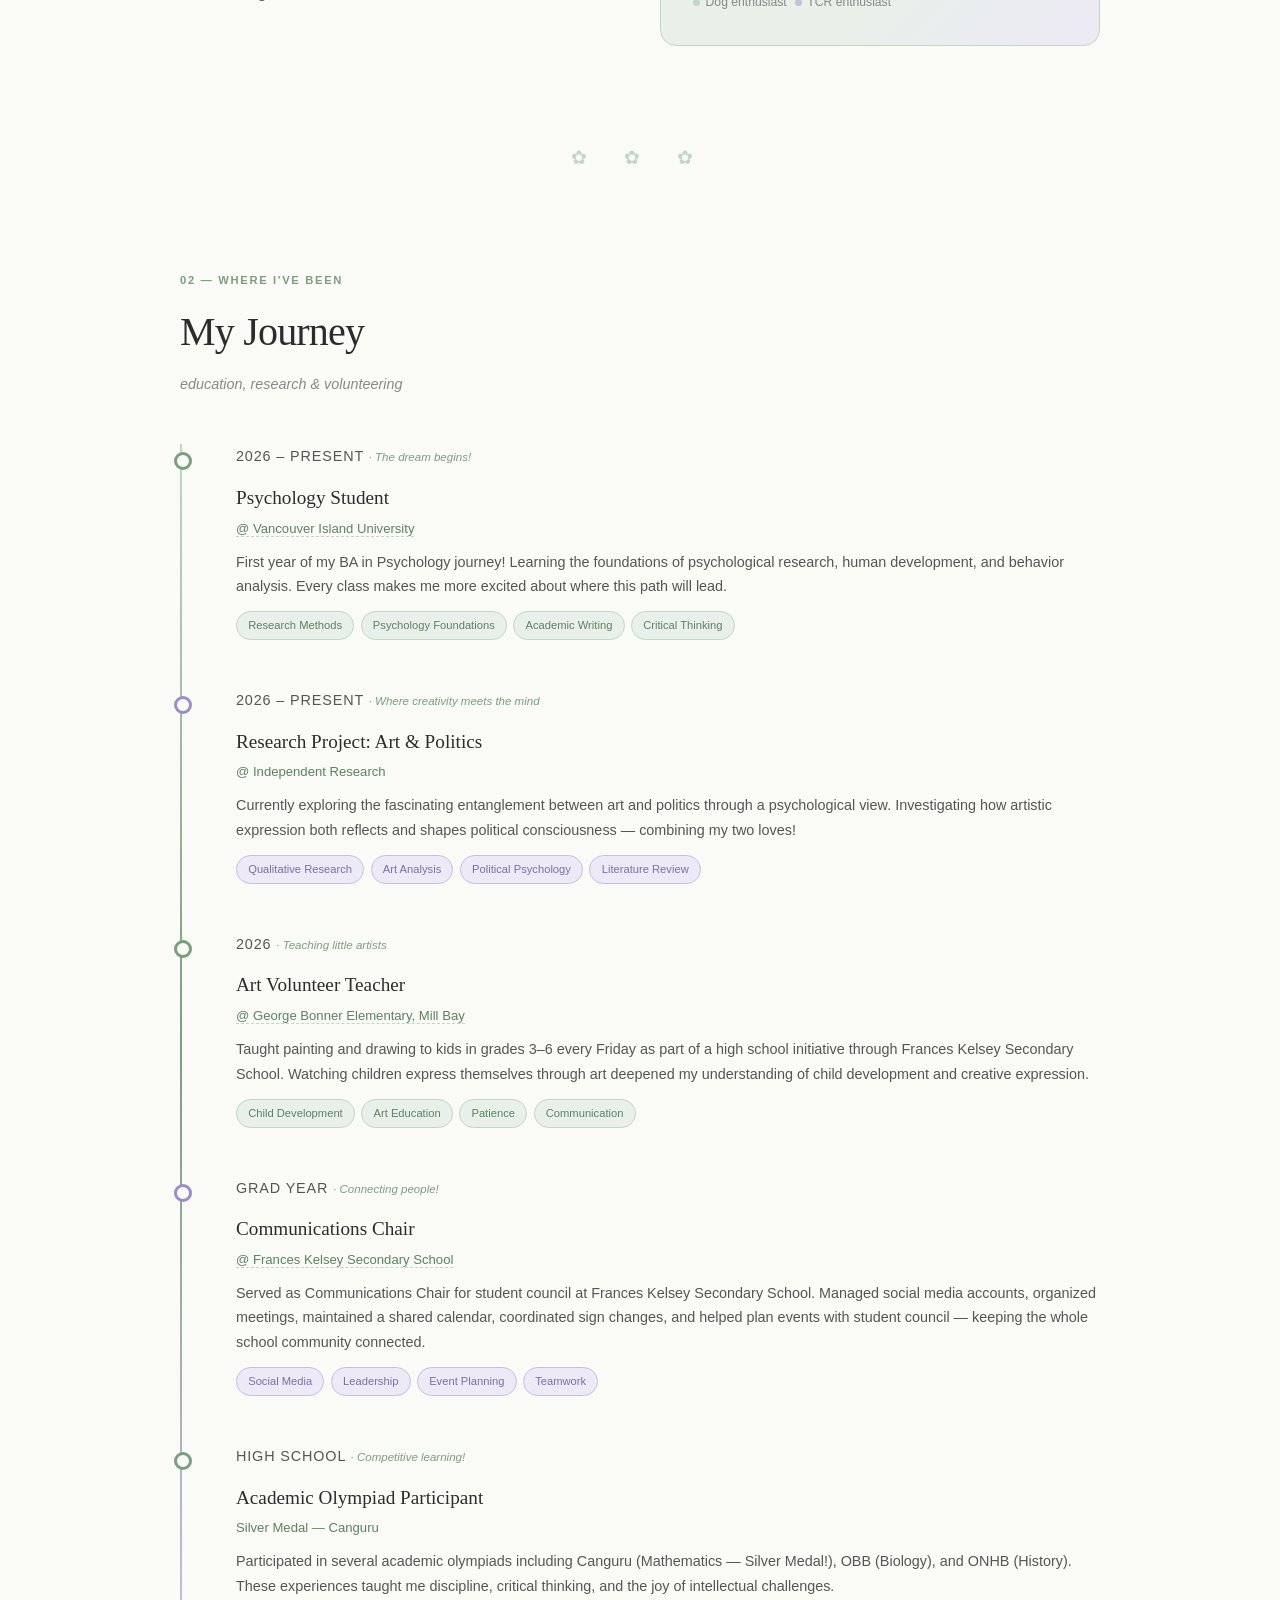
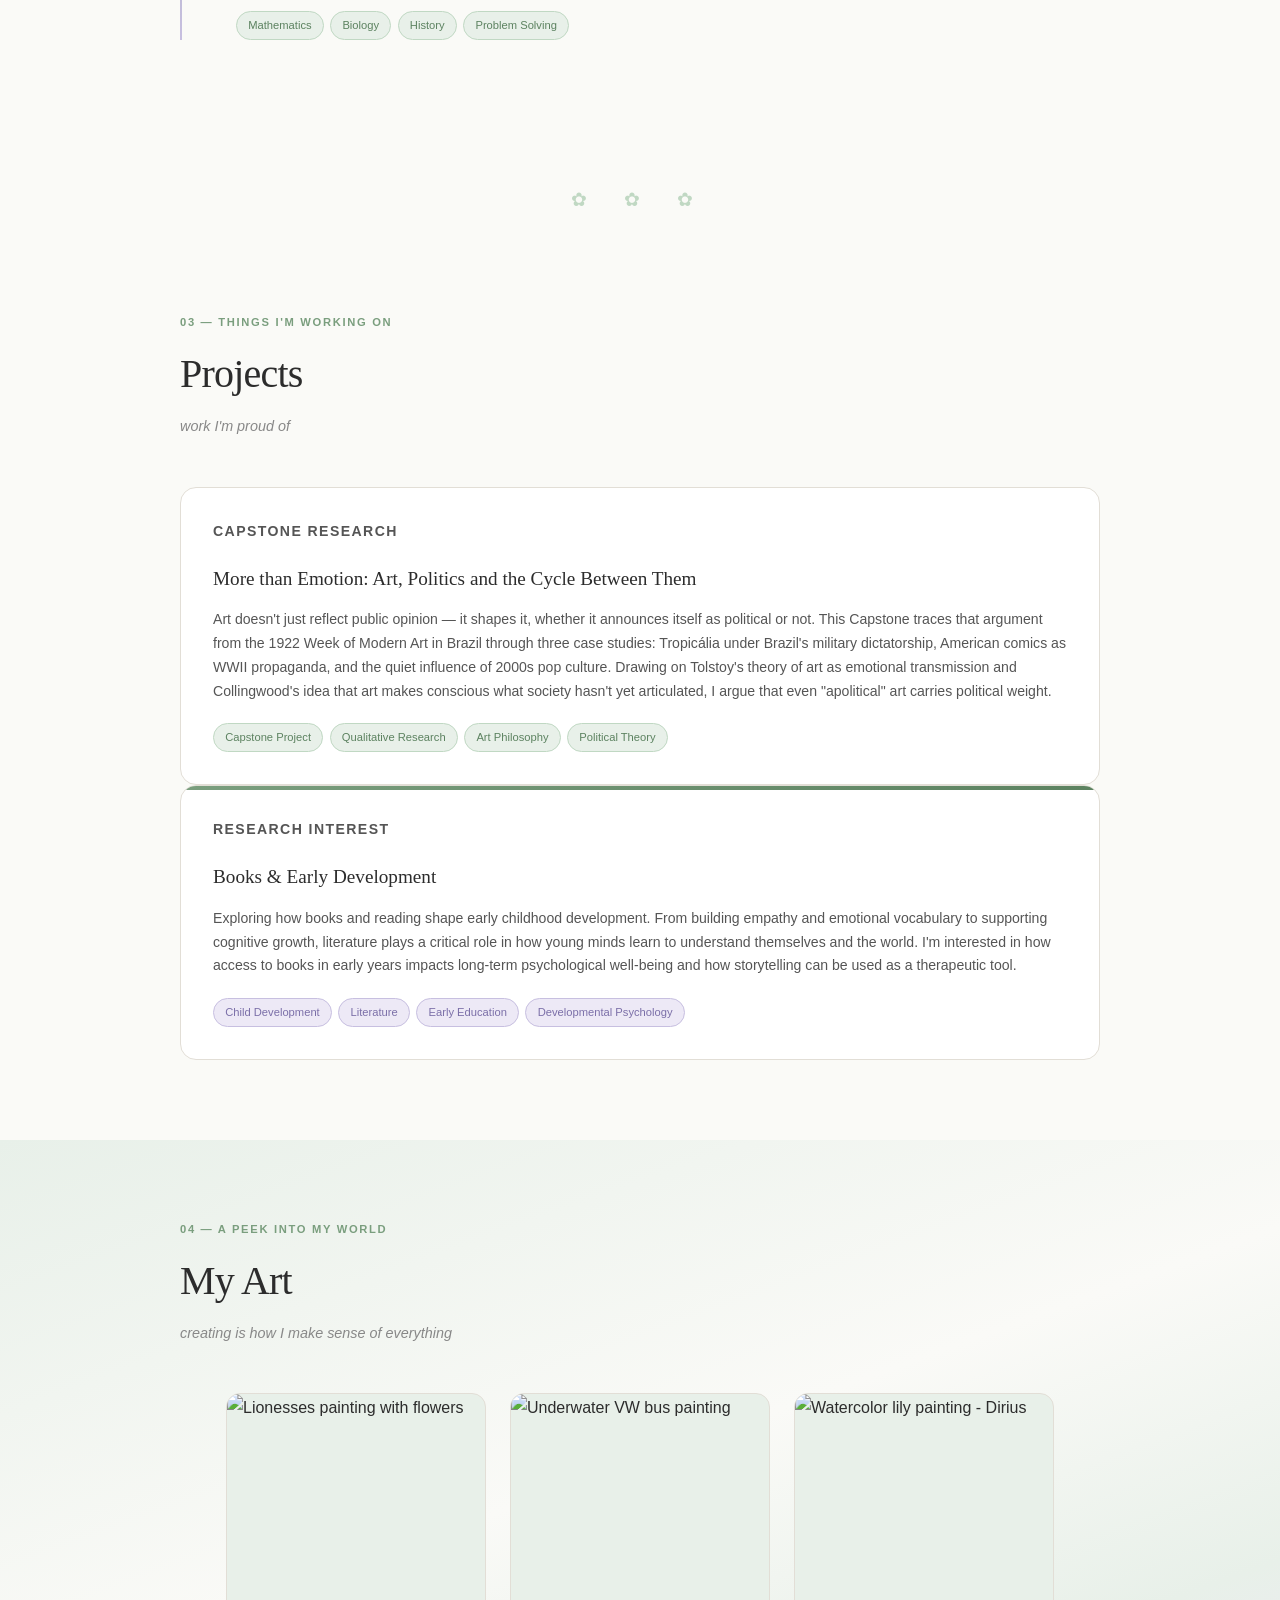
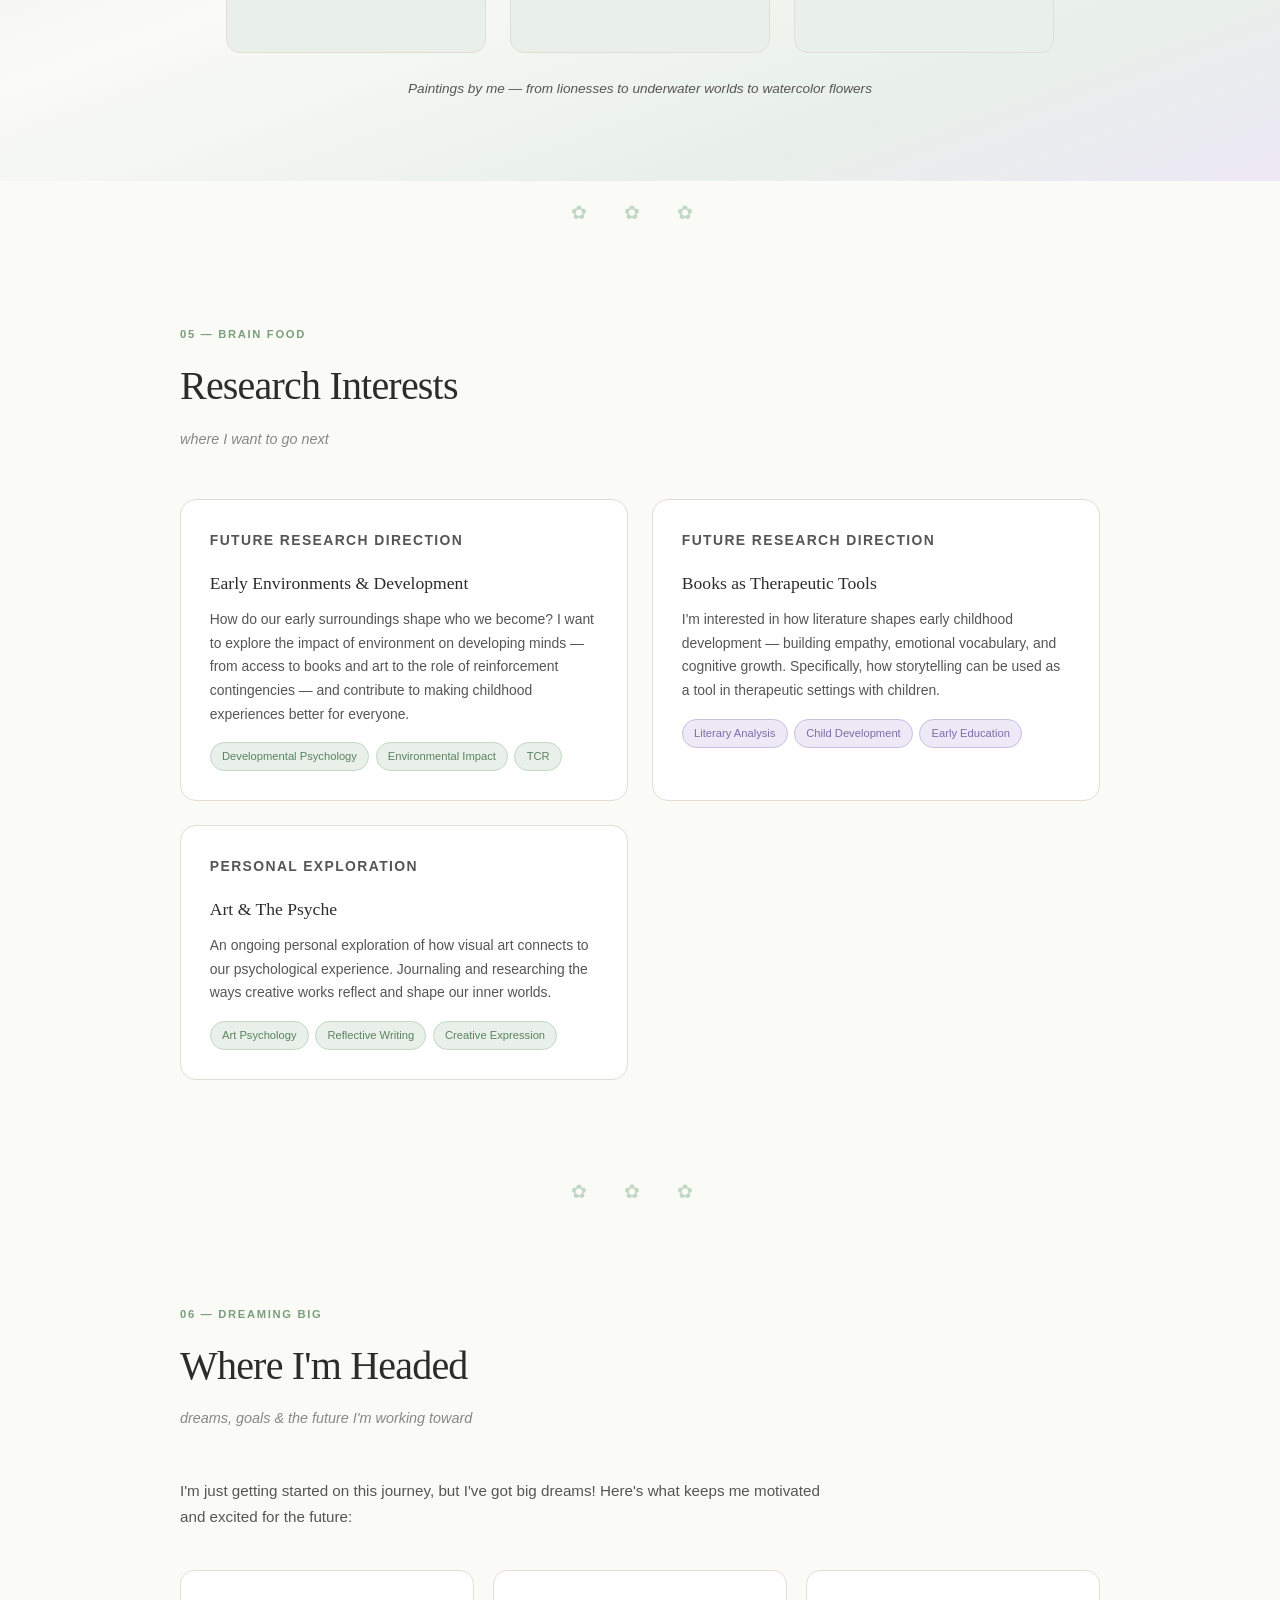
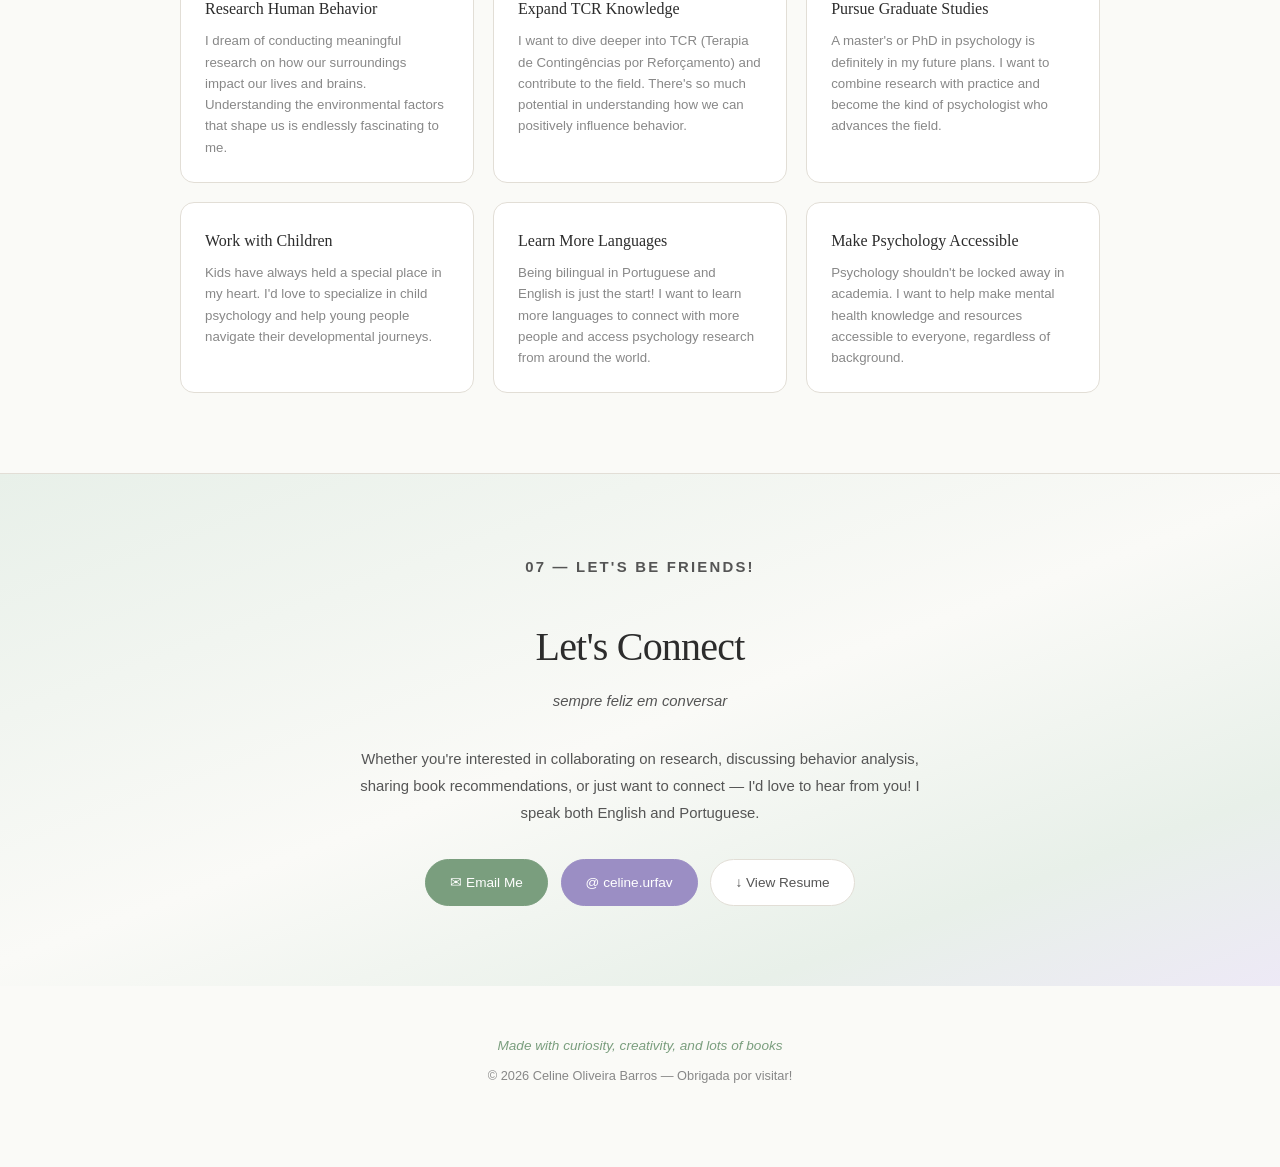
==== commit 28c427c7: "fix blog, add surprise" ====
--- a/index.html
+++ b/index.html
@@ -3,32 +3,13 @@
 <head>
 <meta charset="UTF-8">
 <meta name="viewport" content="width=device-width, initial-scale=1.0">
+<script>
+(function(){try{var k='theme',s=localStorage.getItem(k);if(s==='light'||s==='dark'){document.documentElement.setAttribute('data-theme',s);}else if(window.matchMedia('(prefers-color-scheme: dark)').matches){document.documentElement.setAttribute('data-theme','dark');}}catch(e){}})();
+</script>
 <title>Celine Oliveira Barros - Psychology Student</title>
 <link rel="icon" href="data:image/svg+xml,<svg xmlns='http://www.w3.org/2000/svg' viewBox='0 0 100 100'><text y='.9em' font-size='90' fill='%234a7c59'>✿</text></svg>">
+<link rel="stylesheet" href="css/theme.css" />
 <style>
-  :root {
-    --sage: #7A9E7E;
-    --sage-deep: #5C8260;
-    --sage-light: #C0D8C3;
-    --sage-pale: #E8F0E9;
-    --lavender: #9B8EC4;
-    --lavender-deep: #7B6FA8;
-    --lavender-light: #C7BFE0;
-    --lavender-pale: #EDE9F6;
-    --cream: #FAFAF7;
-    --warm-white: #FFFFFF;
-    --ink: #2C2C2C;
-    --ink-light: #555555;
-    --ink-muted: #888888;
-    --blush: #F2E4E1;
-    --peach: #F5D5C8;
-    --border: #E2DED6;
-    --shadow: rgba(122, 158, 126, 0.1);
-    --shadow-lav: rgba(155, 142, 196, 0.1);
-    --font-display: Georgia, 'Times New Roman', serif;
-    --font-body: 'Segoe UI', Tahoma, Geneva, Verdana, sans-serif;
-  }
-
   * { margin: 0; padding: 0; box-sizing: border-box; }
   html { scroll-behavior: smooth; }
 
@@ -43,7 +24,7 @@
   /* === NAV === */
   nav {
     position: fixed; top: 0; left: 0; right: 0; z-index: 100;
-    background: rgba(250, 250, 247, 0.9);
+    background: var(--nav-bg);
     backdrop-filter: blur(16px);
     border-bottom: 1px solid var(--border);
     padding: 0 2rem;
@@ -52,17 +33,43 @@
     max-width: 1100px; margin: 0 auto;
     display: flex; align-items: center; justify-content: space-between;
     height: 60px;
+    gap: 1rem;
+  }
+  .nav-actions {
+    display: flex;
+    align-items: center;
+    gap: 1.25rem;
   }
   .logo {
     font-family: var(--font-display);
     font-size: 1.1rem; color: var(--sage-deep);
     text-decoration: none; letter-spacing: -0.02em;
   }
-  .nav-links { display: flex; gap: 1.8rem; list-style: none; }
+  .nav-links {
+    display: flex;
+    align-items: center;
+    gap: 1.8rem;
+    list-style: none;
+    margin: 0;
+    padding: 0;
+  }
+  .nav-links > li {
+    display: flex;
+    align-items: center;
+    margin: 0;
+    padding: 0;
+  }
   .nav-links a {
-    font-size: 0.82rem; color: var(--ink-muted); text-decoration: none;
-    letter-spacing: 0.04em; text-transform: uppercase;
-    transition: color 0.3s; position: relative;
+    font-size: 0.82rem;
+    color: var(--ink-muted);
+    text-decoration: none;
+    letter-spacing: 0.04em;
+    text-transform: uppercase;
+    transition: color 0.3s;
+    position: relative;
+    line-height: 1;
+    display: inline-flex;
+    align-items: center;
   }
   .nav-links a::after {
     content: ''; position: absolute; bottom: -4px; left: 0;
@@ -71,6 +78,21 @@
   }
   .nav-links a:hover { color: var(--sage-deep); }
   .nav-links a:hover::after { width: 100%; }
+  /* Theme como primeiro item do <ul> (alinha com os links); no mobile, cópia ao lado do menu */
+  .nav-item--theme {
+    list-style: none;
+  }
+  .theme-toggle--mobile {
+    display: none;
+  }
+  @media (max-width: 768px) {
+    .nav-item--theme {
+      display: none !important;
+    }
+    .theme-toggle--mobile {
+      display: inline-flex !important;
+    }
+  }
   .mobile-toggle {
     display: none; background: none; border: none; cursor: pointer; padding: 4px;
   }
@@ -426,7 +448,7 @@
     nav.open .nav-links {
       display: flex; flex-direction: column;
       position: absolute; top: 60px; left: 0; right: 0;
-      background: rgba(250, 250, 247, 0.97);
+      background: var(--nav-dropdown-bg);
       backdrop-filter: blur(16px);
       padding: 1.5rem 2rem; border-bottom: 1px solid var(--border); gap: 1rem;
     }
@@ -446,19 +468,43 @@
 <nav id="navbar">
   <div class="nav-inner">
     <a href="#hero" class="logo">hey, it's me</a>
-    <button class="mobile-toggle" onclick="document.getElementById('navbar').classList.toggle('open')">
-      <span></span><span></span><span></span>
-    </button>
-    <ul class="nav-links">
-      <li><a href="#about">About Me</a></li>
-      <li><a href="#journey">Experience</a></li>
-      <li><a href="#projects">Projects</a></li>
-      <li><a href="#art">My Art</a></li>
-      <li><a href="#research">Research</a></li>
-      <li><a href="#goals">Goals</a></li>
-      <li><a href="blog.html">Blog</a></li>
-      <li><a href="#connect">Connect</a></li>
-    </ul>
+    <div class="nav-actions">
+      <button type="button" class="theme-toggle theme-toggle--mobile" aria-label="Switch to dark mode" aria-pressed="false" title="Switch to dark mode">
+        <span class="theme-toggle-label theme-toggle-label--dark" aria-hidden="true">
+          <svg class="theme-toggle-icon" viewBox="0 0 24 24" aria-hidden="true"><path stroke="currentColor" stroke-width="2" stroke-linecap="round" stroke-linejoin="round" fill="none" d="M20.354 15.354A9 9 0 018.646 3.646 9.003 9.003 0 0012 21a9.003 9.003 0 008.354-5.646z"/></svg>
+          Dark
+        </span>
+        <span class="theme-toggle-label theme-toggle-label--light" aria-hidden="true">
+          <svg class="theme-toggle-icon" viewBox="0 0 24 24" aria-hidden="true"><path stroke="currentColor" stroke-width="2" stroke-linecap="round" stroke-linejoin="round" fill="none" d="M12 3v1m0 16v1m9-9h-1M4 12H3m15.364 6.364l-.707-.707M6.343 6.343l-.707-.707m12.728 0l-.707.707M6.343 17.657l-.707.707M16 12a4 4 0 11-8 0 4 4 0 018 0z"/></svg>
+          Light
+        </span>
+      </button>
+      <button class="mobile-toggle" onclick="document.getElementById('navbar').classList.toggle('open')">
+        <span></span><span></span><span></span>
+      </button>
+      <ul class="nav-links">
+        <li class="nav-item--theme">
+          <button type="button" class="theme-toggle theme-toggle--desktop" aria-label="Switch to dark mode" aria-pressed="false" title="Switch to dark mode">
+            <span class="theme-toggle-label theme-toggle-label--dark" aria-hidden="true">
+              <svg class="theme-toggle-icon" viewBox="0 0 24 24" aria-hidden="true"><path stroke="currentColor" stroke-width="2" stroke-linecap="round" stroke-linejoin="round" fill="none" d="M20.354 15.354A9 9 0 018.646 3.646 9.003 9.003 0 0012 21a9.003 9.003 0 008.354-5.646z"/></svg>
+              Dark
+            </span>
+            <span class="theme-toggle-label theme-toggle-label--light" aria-hidden="true">
+              <svg class="theme-toggle-icon" viewBox="0 0 24 24" aria-hidden="true"><path stroke="currentColor" stroke-width="2" stroke-linecap="round" stroke-linejoin="round" fill="none" d="M12 3v1m0 16v1m9-9h-1M4 12H3m15.364 6.364l-.707-.707M6.343 6.343l-.707-.707m12.728 0l-.707.707M6.343 17.657l-.707.707M16 12a4 4 0 11-8 0 4 4 0 018 0z"/></svg>
+              Light
+            </span>
+          </button>
+        </li>
+        <li><a href="#about">About Me</a></li>
+        <li><a href="#journey">Experience</a></li>
+        <li><a href="#projects">Projects</a></li>
+        <li><a href="#art">My Art</a></li>
+        <li><a href="#research">Research</a></li>
+        <li><a href="#goals">Goals</a></li>
+        <li><a href="blog.html">Blog</a></li>
+        <li><a href="#connect">Connect</a></li>
+      </ul>
+    </div>
   </div>
 </nav>
 
@@ -764,6 +810,7 @@
     observer.observe(el);
   });
 </script>
+<script src="js/theme.js"></script>
 
 </body>
 </html>
--- a/css/theme.css
+++ b/css/theme.css
@@ -0,0 +1,172 @@
+/**
+ * Light / dark theme tokens. Toggle via html[data-theme="dark"].
+ * Default (no attribute) matches :root light palette; script sets data-theme on load.
+ */
+
+:root {
+  color-scheme: light;
+  --sage: #7a9e7e;
+  --sage-deep: #5c8260;
+  --sage-light: #c0d8c3;
+  --sage-pale: #e8f0e9;
+  --lavender: #9b8ec4;
+  --lavender-deep: #7b6fa8;
+  --lavender-light: #c7bfe0;
+  --lavender-pale: #ede9f6;
+  --cream: #fafaf7;
+  --warm-white: #ffffff;
+  --ink: #2c2c2c;
+  --ink-light: #555555;
+  --ink-muted: #888888;
+  --blush: #f2e4e1;
+  --peach: #f5d5c8;
+  --border: #e2ded6;
+  --shadow: rgba(122, 158, 126, 0.1);
+  --shadow-lav: rgba(155, 142, 196, 0.1);
+  --nav-bg: rgba(250, 250, 247, 0.92);
+  --nav-dropdown-bg: rgba(250, 250, 247, 0.97);
+  --resume-body-bg: #e8e4de;
+  --resume-toolbar-shadow: rgba(0, 0, 0, 0.08);
+  --resume-page-shadow: rgba(0, 0, 0, 0.1);
+  --font-display: Georgia, 'Times New Roman', serif;
+  --font-body: 'Segoe UI', Tahoma, Geneva, Verdana, sans-serif;
+}
+
+html[data-theme='dark'] {
+  color-scheme: dark;
+  --sage: #8fb896;
+  --sage-deep: #b8d4be;
+  --sage-light: #3d5248;
+  --sage-pale: #1a221e;
+  --lavender: #a898c9;
+  --lavender-deep: #c9bfe8;
+  --lavender-light: #4a4558;
+  --lavender-pale: #1e1c28;
+  --cream: #12141a;
+  --warm-white: #1a1f26;
+  --ink: #e8e8e3;
+  --ink-light: #b8b8b0;
+  --ink-muted: #94948c;
+  --blush: #2a2224;
+  --peach: #2a2420;
+  --border: #2d333d;
+  --shadow: rgba(0, 0, 0, 0.35);
+  --shadow-lav: rgba(0, 0, 0, 0.28);
+  --nav-bg: rgba(18, 20, 26, 0.92);
+  --nav-dropdown-bg: rgba(22, 25, 32, 0.98);
+  --resume-body-bg: #0f1218;
+  --resume-toolbar-shadow: rgba(0, 0, 0, 0.35);
+  --resume-page-shadow: rgba(0, 0, 0, 0.45);
+}
+
+/* Optional: soften hero glows in dark mode (index inline styles reference these) */
+html[data-theme='dark'] .hero::before {
+  background: radial-gradient(
+    circle,
+    rgba(122, 158, 126, 0.07) 0%,
+    transparent 70%
+  );
+}
+
+html[data-theme='dark'] .hero::after {
+  background: radial-gradient(
+    circle,
+    rgba(122, 158, 126, 0.05) 0%,
+    transparent 70%
+  );
+}
+
+/* === Theme toggle: text + icon (matches nav links) === */
+.theme-toggle {
+  display: inline-flex;
+  align-items: center;
+  justify-content: center;
+  font-family: var(--font-body);
+  font-size: 0.82rem;
+  font-weight: 400;
+  letter-spacing: 0.04em;
+  text-transform: uppercase;
+  color: var(--ink-muted);
+  background: none;
+  border: none;
+  cursor: pointer;
+  padding: 0;
+  margin: 0;
+  position: relative;
+  transition: color 0.3s;
+  flex-shrink: 0;
+  line-height: 1;
+  vertical-align: middle;
+  -webkit-appearance: none;
+  appearance: none;
+  box-sizing: border-box;
+}
+
+/* Remove UA button padding (Safari/Firefox) so it matches <a> in the nav */
+.theme-toggle::-moz-focus-inner {
+  border: 0;
+  padding: 0;
+}
+
+.theme-toggle::after {
+  content: '';
+  position: absolute;
+  bottom: -4px;
+  left: 0;
+  width: 0;
+  height: 2px;
+  background: var(--sage);
+  transition: width 0.3s;
+}
+
+.theme-toggle:hover {
+  color: var(--sage-deep);
+}
+
+.theme-toggle:hover::after {
+  width: 100%;
+}
+
+.theme-toggle:focus-visible {
+  outline: 2px solid var(--sage);
+  outline-offset: 3px;
+}
+
+.theme-toggle-icon {
+  width: 0.95rem;
+  height: 0.95rem;
+  flex-shrink: 0;
+  display: block;
+}
+
+/* “Dark” = switch to dark (shown in light mode); “Light” = switch to light */
+.theme-toggle-label {
+  pointer-events: none;
+  display: inline-flex;
+  align-items: center;
+  gap: 0.4rem;
+  line-height: 1;
+}
+
+.theme-toggle-label--light {
+  display: none;
+}
+
+html[data-theme='dark'] .theme-toggle-label--dark {
+  display: none;
+}
+
+html[data-theme='dark'] .theme-toggle-label--light {
+  display: inline-flex;
+}
+
+/* Toolbar: text only, no underline (sits next to pill buttons) */
+.toolbar .theme-toggle::after {
+  display: none;
+}
+
+.toolbar .theme-toggle {
+  font-size: 0.8rem;
+  letter-spacing: 0.06em;
+  padding: 0.35rem 0;
+}
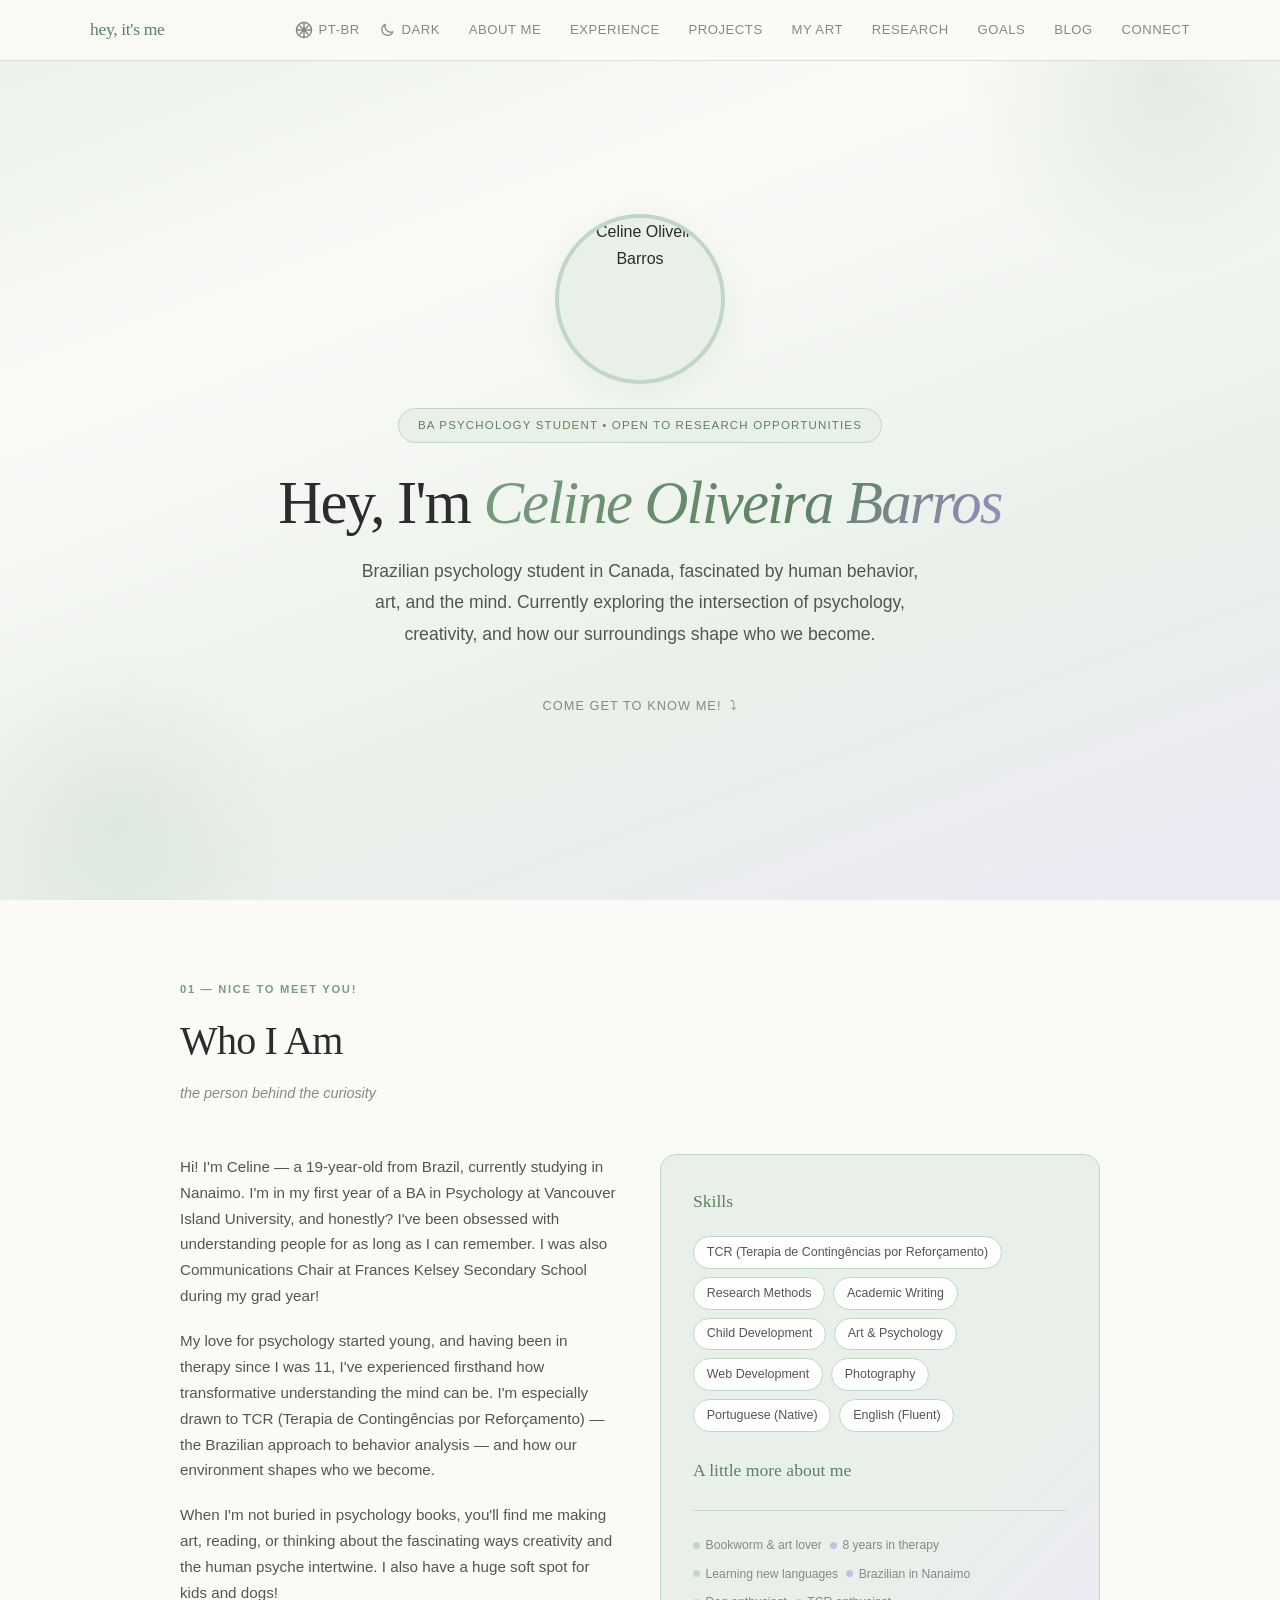
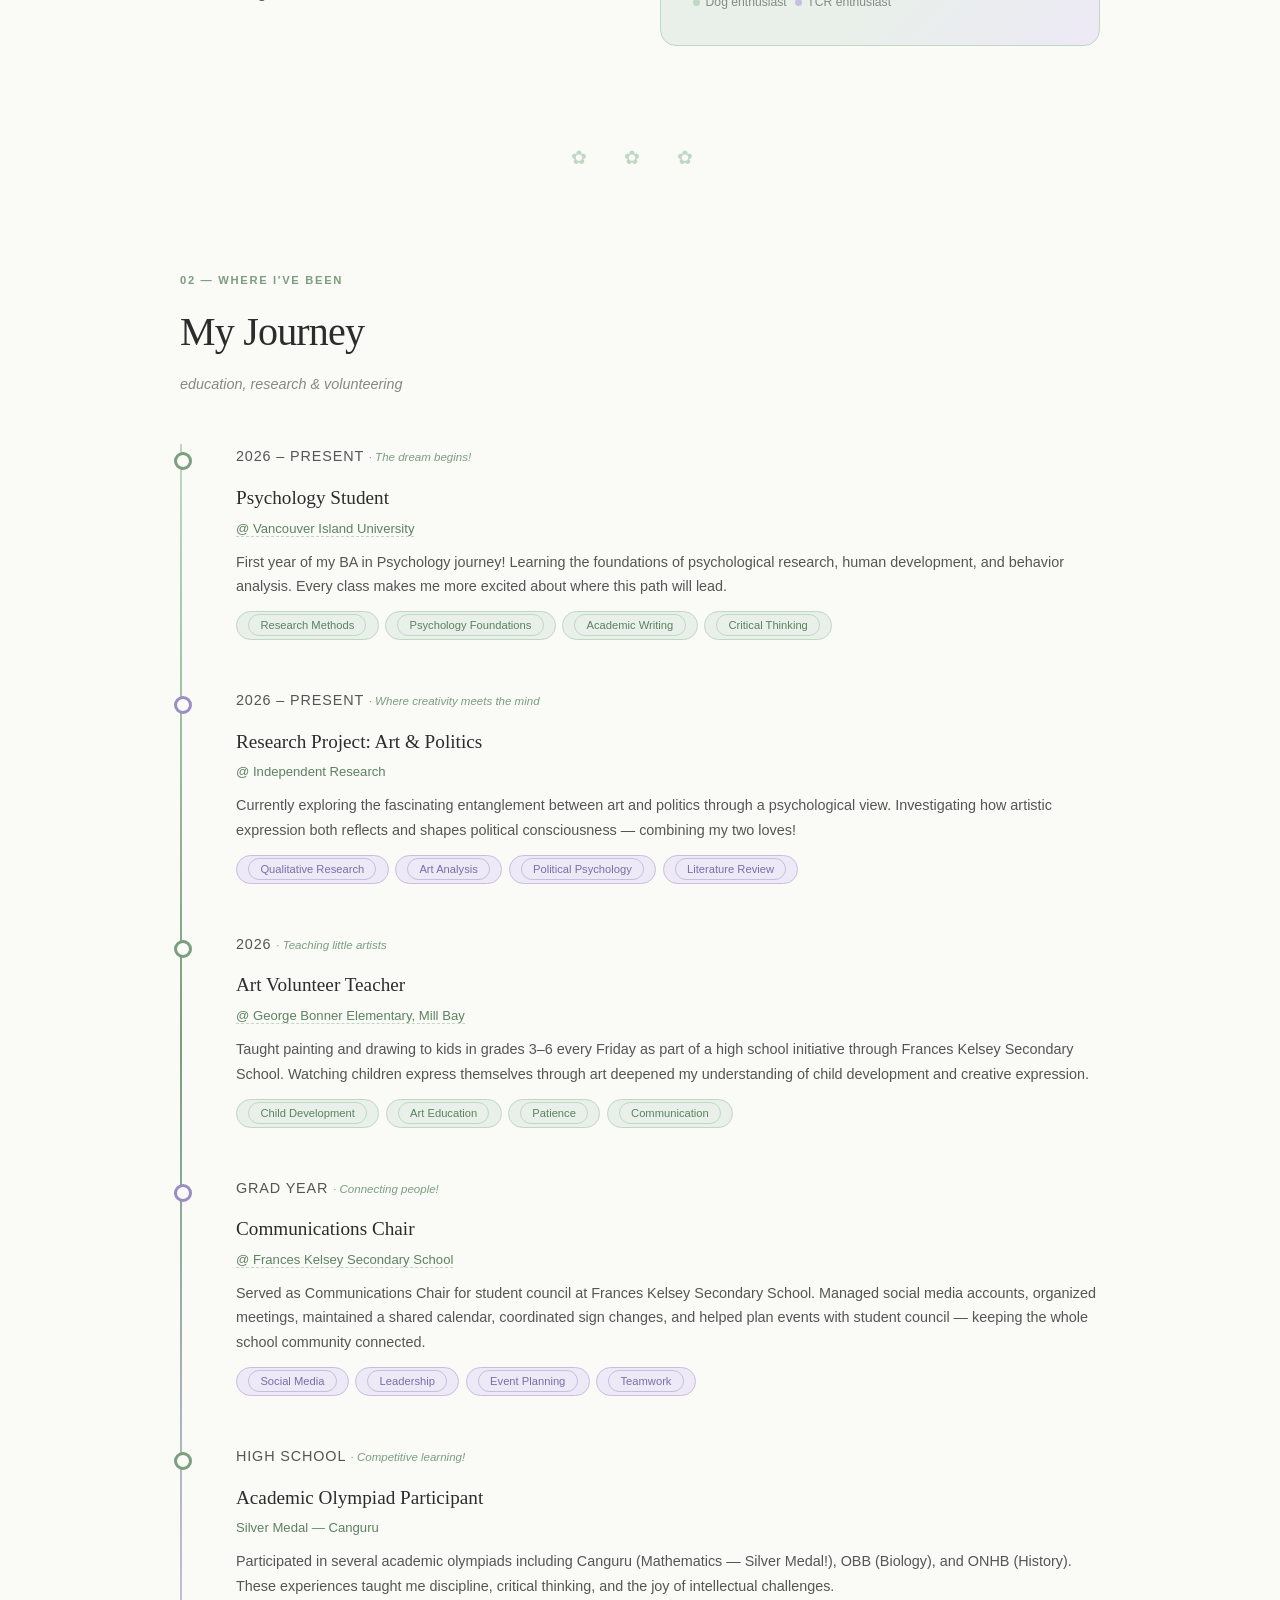
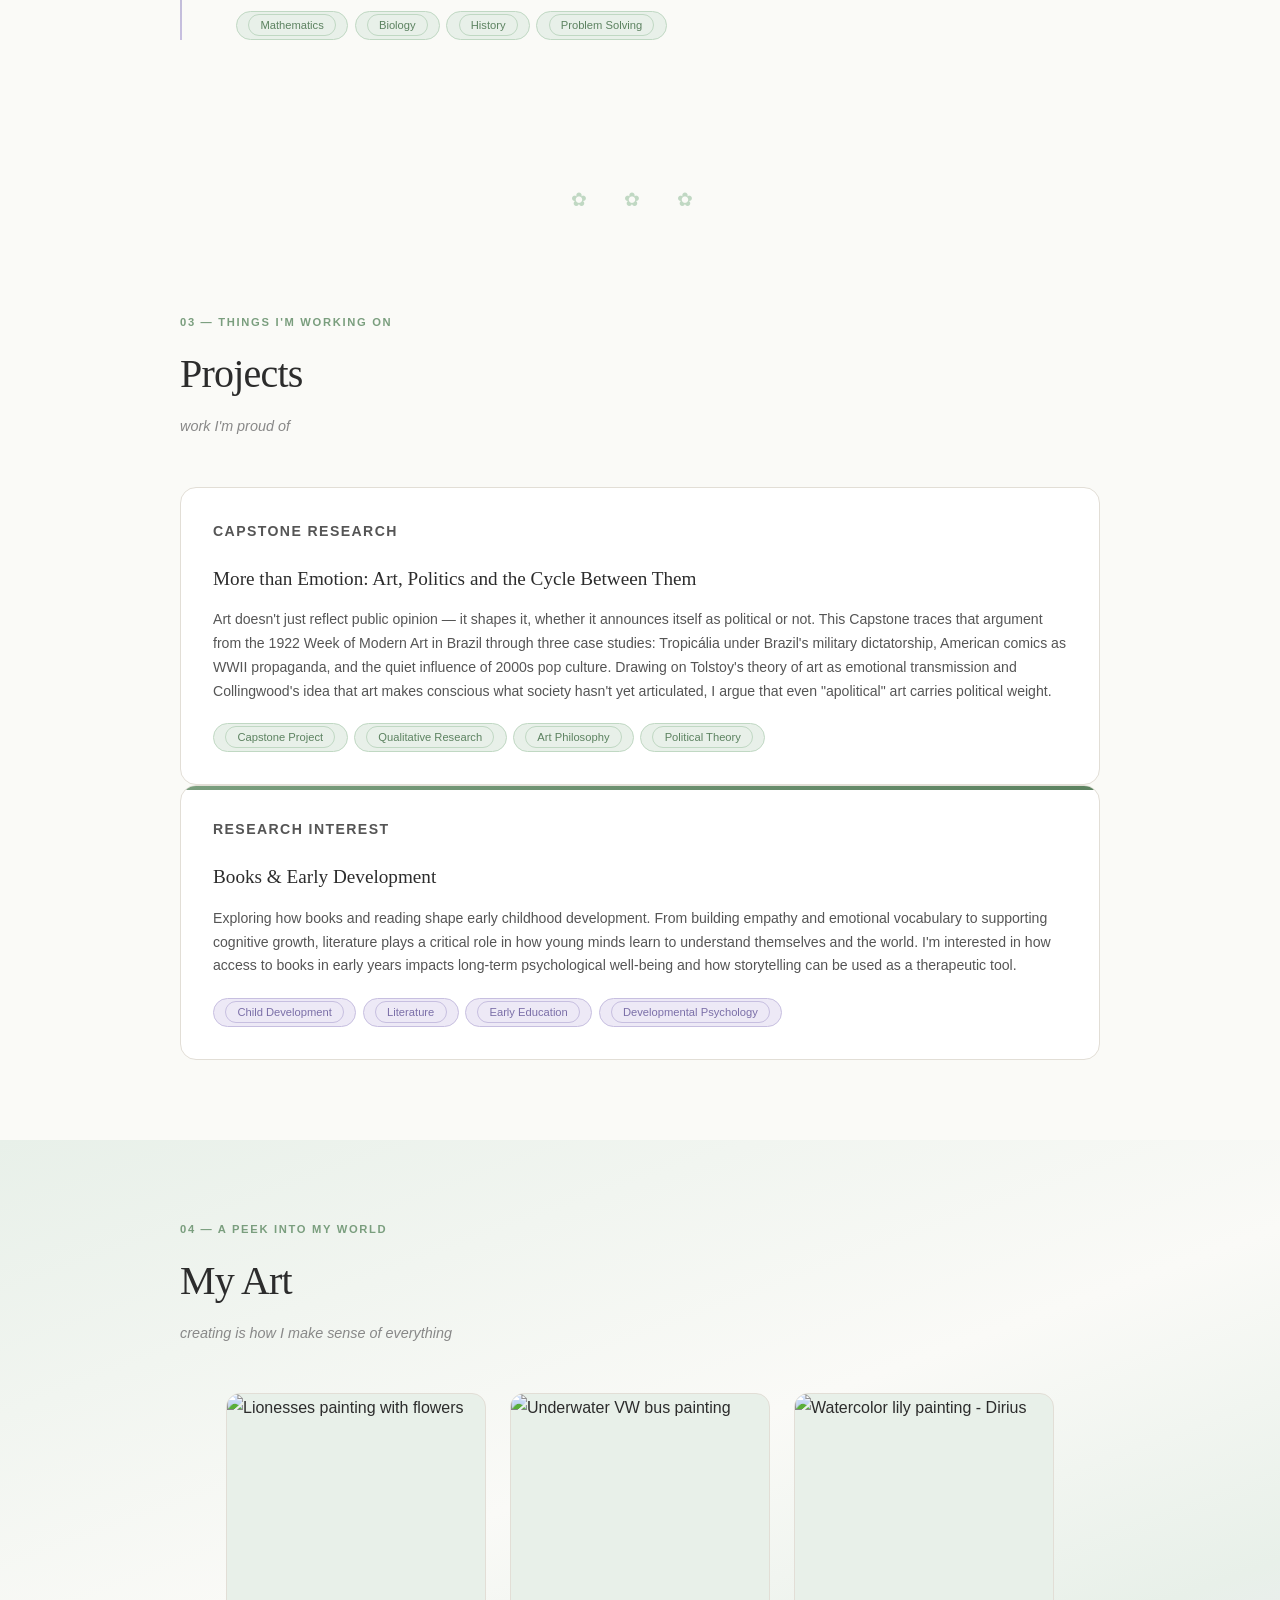
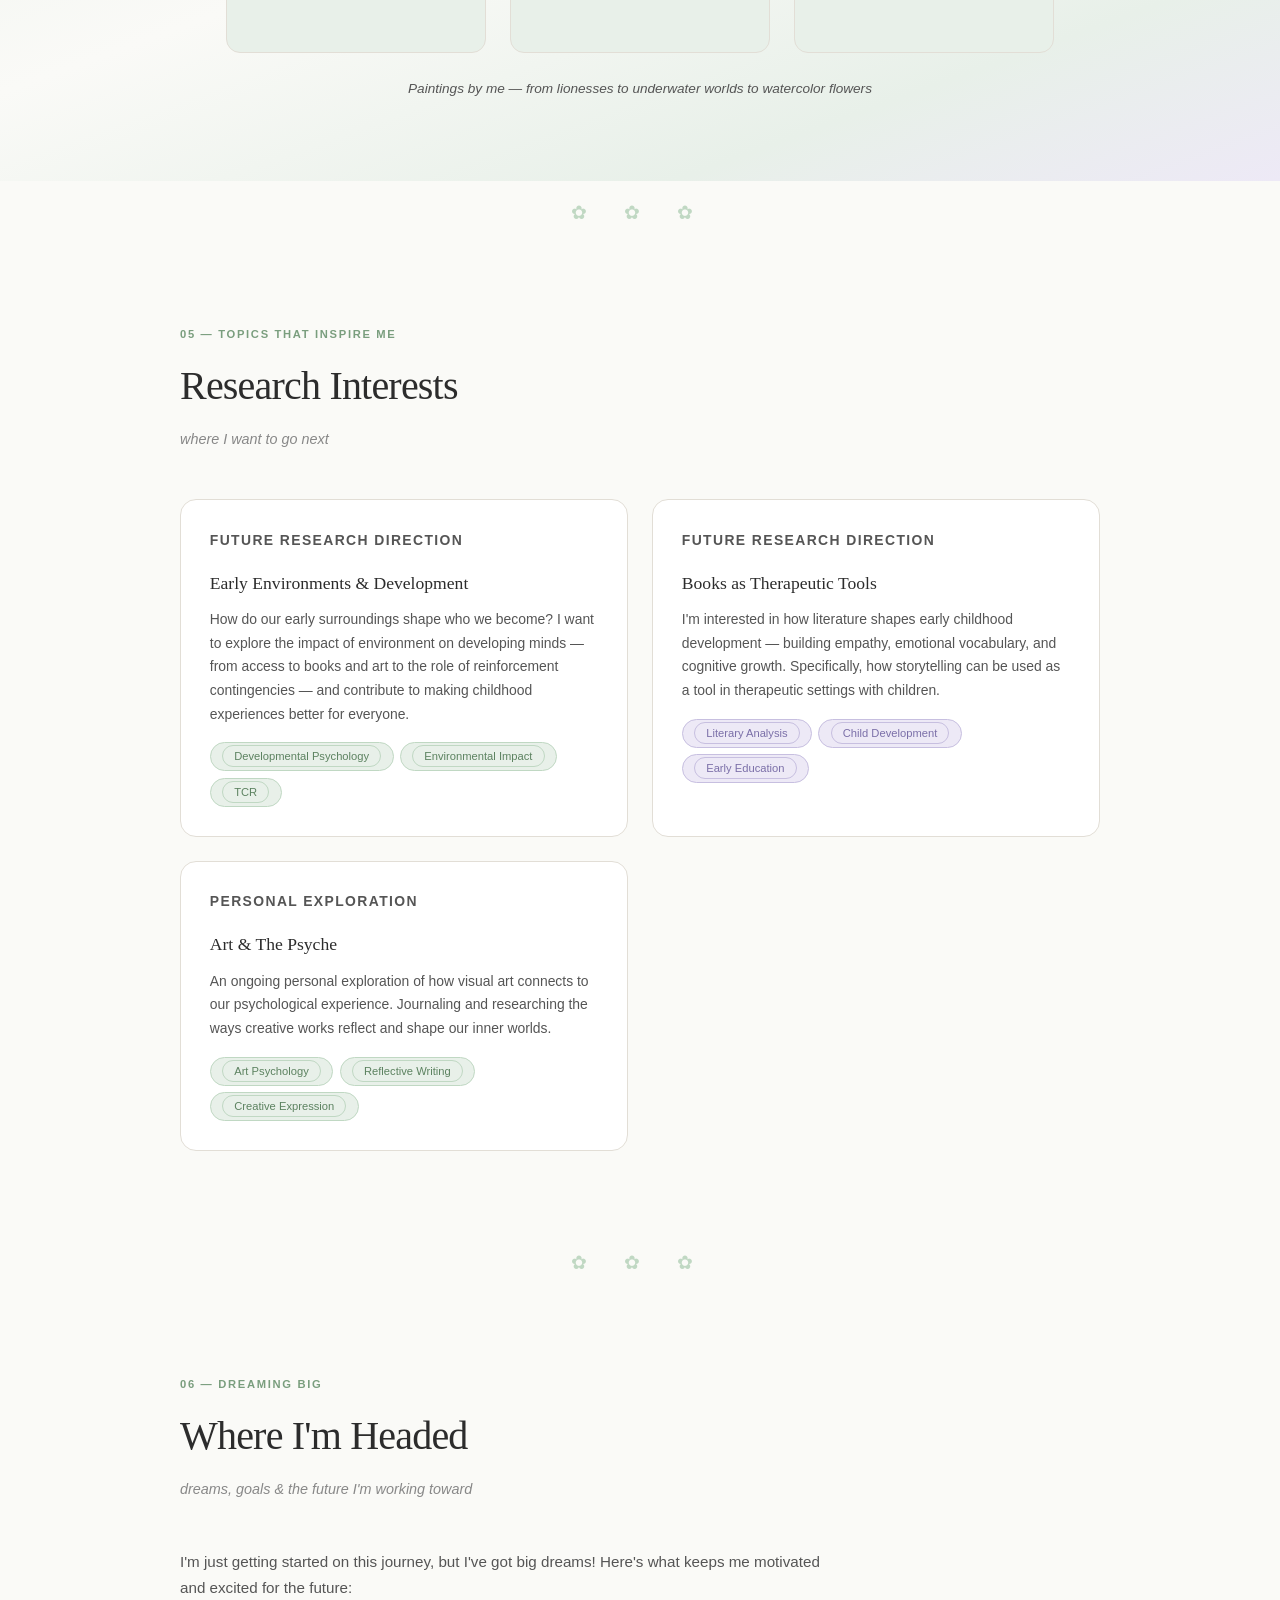
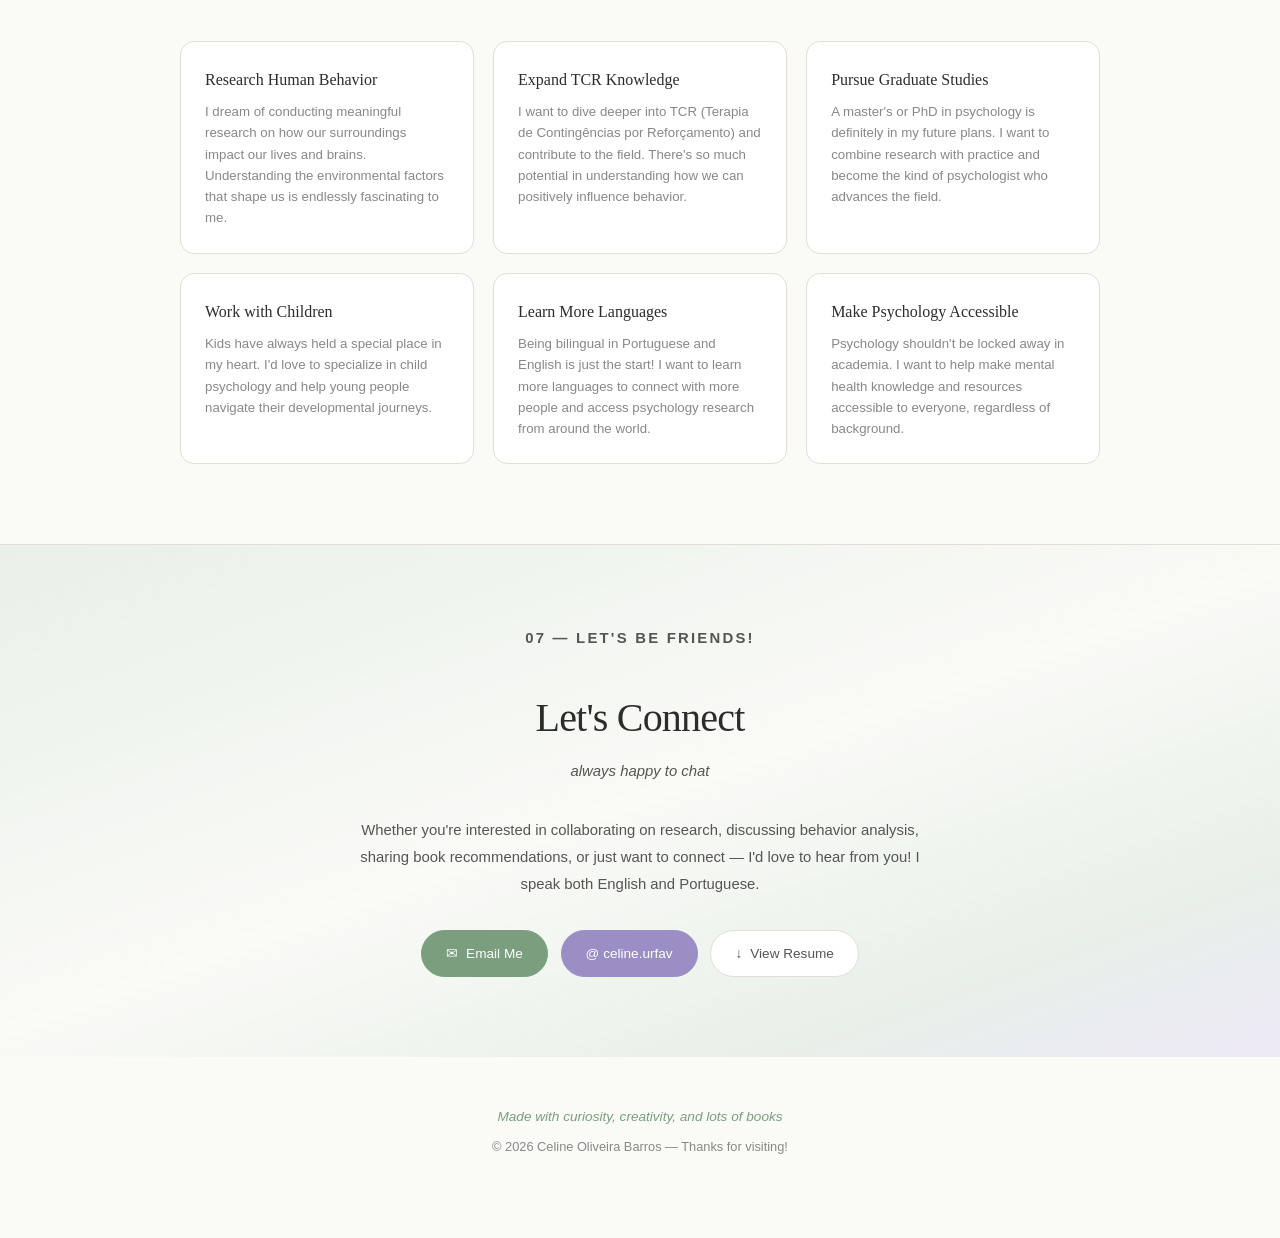
==== commit 9dc358a4: "fix translations" ====
--- a/index.html
+++ b/index.html
@@ -1,10 +1,11 @@
 <!DOCTYPE html>
-<html lang="en">
+<html lang="en" data-lang="en">
 <head>
 <meta charset="UTF-8">
 <meta name="viewport" content="width=device-width, initial-scale=1.0">
 <script>
 (function(){try{var k='theme',s=localStorage.getItem(k);if(s==='light'||s==='dark'){document.documentElement.setAttribute('data-theme',s);}else if(window.matchMedia('(prefers-color-scheme: dark)').matches){document.documentElement.setAttribute('data-theme','dark');}}catch(e){}})();
+(function(){try{var l=localStorage.getItem('lang');if(l==='pt'||l==='en'){document.documentElement.setAttribute('data-lang',l);document.documentElement.lang=l;}}catch(e){}})();
 </script>
 <title>Celine Oliveira Barros - Psychology Student</title>
 <link rel="icon" href="data:image/svg+xml,<svg xmlns='http://www.w3.org/2000/svg' viewBox='0 0 100 100'><text y='.9em' font-size='90' fill='%234a7c59'>✿</text></svg>">
@@ -440,6 +441,78 @@
     font-size: 1.2rem; letter-spacing: 1rem;
     color: var(--sage-light);
   }
+
+  /* ===== LANGUAGE TOGGLE ===== */
+  [data-en] { display: inline; }
+  [data-pt] { display: none; }
+  html[data-lang="pt"] [data-en] { display: none; }
+  html[data-lang="pt"] [data-pt] { display: inline; }
+
+  /* Block-level lang switch */
+  [data-en-block] { display: block; }
+  [data-pt-block] { display: none; }
+  html[data-lang="pt"] [data-en-block] { display: none; }
+  html[data-lang="pt"] [data-pt-block] { display: block; }
+
+  /* Flex-level lang switch */
+  [data-en-flex] { display: flex; }
+  [data-pt-flex] { display: none; }
+  html[data-lang="pt"] [data-en-flex] { display: none; }
+  html[data-lang="pt"] [data-pt-flex] { display: flex; }
+
+  /* Lang toggle button */
+  .lang-toggle {
+    display: inline-flex;
+    align-items: center;
+    justify-content: center;
+    font-family: var(--font-body);
+    font-size: 0.82rem;
+    font-weight: 400;
+    letter-spacing: 0.04em;
+    text-transform: uppercase;
+    color: var(--ink-muted);
+    background: none;
+    border: none;
+    cursor: pointer;
+    padding: 0;
+    margin: 0;
+    position: relative;
+    transition: color 0.3s;
+    flex-shrink: 0;
+    line-height: 1;
+    vertical-align: middle;
+    -webkit-appearance: none;
+    appearance: none;
+    gap: 0.35rem;
+  }
+  .lang-toggle::after {
+    content: '';
+    position: absolute;
+    bottom: -4px;
+    left: 0;
+    width: 0;
+    height: 2px;
+    background: var(--lavender);
+    transition: width 0.3s;
+  }
+  .lang-toggle:hover { color: var(--lavender-deep); }
+  .lang-toggle:hover::after { width: 100%; }
+  .lang-toggle:focus-visible {
+    outline: 2px solid var(--lavender);
+    outline-offset: 3px;
+  }
+  .lang-icon {
+    display: inline-flex;
+    width: 1.15rem;
+    height: 1.15rem;
+    align-items: center;
+    justify-content: center;
+  }
+
+  .lang-label-en, .lang-label-pt { pointer-events: none; }
+  .lang-label-pt { display: none; }
+  html[data-lang="pt"] .lang-label-en { display: none; }
+  html[data-lang="pt"] .lang-label-pt { display: inline; }
 
   /* === RESPONSIVE === */
   @media (max-width: 768px) {
@@ -467,17 +540,27 @@
 <!-- NAV -->
 <nav id="navbar">
   <div class="nav-inner">
-    <a href="#hero" class="logo">hey, it's me</a>
+    <a href="#hero" class="logo"><span data-en>hey, it's me</span><span data-pt>oi, sou eu</span></a>
     <div class="nav-actions">
       <button type="button" class="theme-toggle theme-toggle--mobile" aria-label="Switch to dark mode" aria-pressed="false" title="Switch to dark mode">
         <span class="theme-toggle-label theme-toggle-label--dark" aria-hidden="true">
           <svg class="theme-toggle-icon" viewBox="0 0 24 24" aria-hidden="true"><path stroke="currentColor" stroke-width="2" stroke-linecap="round" stroke-linejoin="round" fill="none" d="M20.354 15.354A9 9 0 018.646 3.646 9.003 9.003 0 0012 21a9.003 9.003 0 008.354-5.646z"/></svg>
-          Dark
+          <span data-en>Dark</span><span data-pt>Escuro</span>
         </span>
         <span class="theme-toggle-label theme-toggle-label--light" aria-hidden="true">
           <svg class="theme-toggle-icon" viewBox="0 0 24 24" aria-hidden="true"><path stroke="currentColor" stroke-width="2" stroke-linecap="round" stroke-linejoin="round" fill="none" d="M12 3v1m0 16v1m9-9h-1M4 12H3m15.364 6.364l-.707-.707M6.343 6.343l-.707-.707m12.728 0l-.707.707M6.343 17.657l-.707.707M16 12a4 4 0 11-8 0 4 4 0 018 0z"/></svg>
-          Light
+          <span data-en>Light</span><span data-pt>Claro</span>
         </span>
+      </button>
+      <button type="button" class="lang-toggle" aria-label="Switch language">
+        <span class="lang-icon" aria-hidden="true">
+          <svg viewBox="0 0 24 24" fill="none" xmlns="http://www.w3.org/2000/svg" width="18" height="18">
+            <path d="M12 2a10 10 0 100 20 10 10 0 000-20z" stroke="currentColor" stroke-width="2" stroke-linecap="round" stroke-linejoin="round"/>
+            <path d="M2.05 12h19.9M12 2.05v19.9M6.6 6.6l10.8 10.8M17.4 6.6L6.6 17.4" stroke="currentColor" stroke-width="2" stroke-linecap="round" stroke-linejoin="round"/>
+          </svg>
+        </span>
+        <span class="lang-label-en">PT-BR</span>
+        <span class="lang-label-pt">en</span>
       </button>
       <button class="mobile-toggle" onclick="document.getElementById('navbar').classList.toggle('open')">
         <span></span><span></span><span></span>
@@ -487,22 +570,22 @@
           <button type="button" class="theme-toggle theme-toggle--desktop" aria-label="Switch to dark mode" aria-pressed="false" title="Switch to dark mode">
             <span class="theme-toggle-label theme-toggle-label--dark" aria-hidden="true">
               <svg class="theme-toggle-icon" viewBox="0 0 24 24" aria-hidden="true"><path stroke="currentColor" stroke-width="2" stroke-linecap="round" stroke-linejoin="round" fill="none" d="M20.354 15.354A9 9 0 018.646 3.646 9.003 9.003 0 0012 21a9.003 9.003 0 008.354-5.646z"/></svg>
-              Dark
+              <span data-en>Dark</span><span data-pt>Escuro</span>
             </span>
             <span class="theme-toggle-label theme-toggle-label--light" aria-hidden="true">
               <svg class="theme-toggle-icon" viewBox="0 0 24 24" aria-hidden="true"><path stroke="currentColor" stroke-width="2" stroke-linecap="round" stroke-linejoin="round" fill="none" d="M12 3v1m0 16v1m9-9h-1M4 12H3m15.364 6.364l-.707-.707M6.343 6.343l-.707-.707m12.728 0l-.707.707M6.343 17.657l-.707.707M16 12a4 4 0 11-8 0 4 4 0 018 0z"/></svg>
-              Light
+              <span data-en>Light</span><span data-pt>Claro</span>
             </span>
           </button>
         </li>
-        <li><a href="#about">About Me</a></li>
-        <li><a href="#journey">Experience</a></li>
-        <li><a href="#projects">Projects</a></li>
-        <li><a href="#art">My Art</a></li>
-        <li><a href="#research">Research</a></li>
-        <li><a href="#goals">Goals</a></li>
-        <li><a href="blog.html">Blog</a></li>
-        <li><a href="#connect">Connect</a></li>
+        <li><a href="#about"><span data-en>About Me</span><span data-pt>Sobre Mim</span></a></li>
+        <li><a href="#journey"><span data-en>Experience</span><span data-pt>Experiência</span></a></li>
+        <li><a href="#projects"><span data-en>Projects</span><span data-pt>Projetos</span></a></li>
+        <li><a href="#art"><span data-en>My Art</span><span data-pt>Minha Arte</span></a></li>
+        <li><a href="#research"><span data-en>Research</span><span data-pt>Pesquisa</span></a></li>
+        <li><a href="#goals"><span data-en>Goals</span><span data-pt>Metas</span></a></li>
+        <li><a href="blog.html"><span data-en>Blog</span><span data-pt>Blog</span></a></li>
+        <li><a href="#connect"><span data-en>Connect</span><span data-pt>Contato</span></a></li>
       </ul>
     </div>
   </div>
@@ -514,13 +597,17 @@
     <div class="hero-photo">
       <img src="images/profile.jpg" alt="Celine Oliveira Barros">
     </div>
-    <span class="hero-badge">BA Psychology student • Open to research opportunities</span>
-    <h1>Hey, I'm <em>Celine Oliveira Barros</em></h1>
+    <span class="hero-badge">
+      <span data-en>BA Psychology student • Open to research opportunities</span>
+      <span data-pt>Estudante de Psicologia • Aberta a oportunidades de pesquisa</span>
+    </span>
+    <h1><span data-en>Hey, I'm </span><span data-pt>Oi, eu sou </span><em>Celine Oliveira Barros</em></h1>
     <p class="hero-subtitle">
-      Brazilian psychology student in Canada, fascinated by human behavior, art, and the mind. Currently exploring the intersection of psychology, creativity, and how our surroundings shape who we become.
+      <span data-en>Brazilian psychology student in Canada, fascinated by human behavior, art, and the mind. Currently exploring the intersection of psychology, creativity, and how our surroundings shape who we become.</span>
+      <span data-pt>Estudante brasileira de psicologia no Canadá, fascinada por comportamento humano, arte e a mente. Explorando a interseção entre psicologia, criatividade e como nosso ambiente molda quem nos tornamos.</span>
     </p>
     <a href="#about" class="hero-scroll">
-      Come get to know me! <span class="arrow">&#10549;</span>
+      <span data-en>Come get to know me!</span><span data-pt>Vem me conhecer!</span> <span class="arrow">&#10549;</span>
     </a>
   </div>
 </section>
@@ -528,37 +615,40 @@
 <!-- ABOUT -->
 <section id="about">
   <div class="section-inner">
-    <p class="section-label">01 &mdash; nice to meet you!</p>
-    <h2 class="section-title">Who I Am</h2>
-    <p class="section-subtitle">the person behind the curiosity</p>
+    <p class="section-label"><span data-en>01 &mdash; nice to meet you!</span><span data-pt>01 &mdash; prazer em conhecer!</span></p>
+    <h2 class="section-title"><span data-en>Who I Am</span><span data-pt>Quem Sou Eu</span></h2>
+    <p class="section-subtitle"><span data-en>the person behind the curiosity</span><span data-pt>a pessoa por trás da curiosidade</span></p>
 
     <div class="about-grid">
       <div class="about-text">
-        <p>Oi! I'm Celine &mdash; a 19-year-old from Brazil, currently studying in Nanaimo. I'm in my first year of a BA in Psychology at Vancouver Island University, and honestly? I've been obsessed with understanding people for as long as I can remember. I was also Communications Chair at Frances Kelsey Secondary School during my grad year!</p>
-        <p>My love for psychology started young, and having been in therapy since I was 11, I've experienced firsthand how transformative understanding the mind can be. I'm especially drawn to TCR (Terapia de Contingências por Reforçamento) &mdash; the Brazilian approach to behavior analysis &mdash; and how our environment shapes who we become.</p>
-        <p>When I'm not buried in psychology books, you'll find me making art, reading, or thinking about the fascinating ways creativity and the human psyche intertwine. I also have a huge soft spot for kids and dogs!</p>
+        <p data-en-block>Hi! I'm Celine &mdash; a 19-year-old from Brazil, currently studying in Nanaimo. I'm in my first year of a BA in Psychology at Vancouver Island University, and honestly? I've been obsessed with understanding people for as long as I can remember. I was also Communications Chair at Frances Kelsey Secondary School during my grad year!</p>
+        <p data-pt-block>Oi! Eu sou a Celine &mdash; tenho 19 anos, sou do Brasil e atualmente estudo em Nanaimo. Estou no primeiro ano do bacharelado em Psicologia na Vancouver Island University, e sinceramente? Sou obcecada por entender pessoas desde que me lembro. Também fui Coordenadora de Comunicação na Frances Kelsey Secondary School no meu último ano!</p>
+        <p data-en-block>My love for psychology started young, and having been in therapy since I was 11, I've experienced firsthand how transformative understanding the mind can be. I'm especially drawn to TCR (Terapia de Contingências por Reforçamento) &mdash; the Brazilian approach to behavior analysis &mdash; and how our environment shapes who we become.</p>
+        <p data-pt-block>Meu amor pela psicologia começou cedo, e fazendo terapia desde os 11 anos, eu vivi na pele como entender a mente pode ser transformador. Sou especialmente interessada em TCR (Terapia de Contingências por Reforçamento) &mdash; a abordagem brasileira à análise do comportamento &mdash; e como nosso ambiente molda quem nos tornamos.</p>
+        <p data-en-block>When I'm not buried in psychology books, you'll find me making art, reading, or thinking about the fascinating ways creativity and the human psyche intertwine. I also have a huge soft spot for kids and dogs!</p>
+        <p data-pt-block>Quando não estou enterrada em livros de psicologia, você me encontra fazendo arte, lendo ou pensando nas maneiras fascinantes como a criatividade e a psique humana se entrelaçam. Também tenho um enorme fraco por crianças e cachorros!</p>
       </div>
       <div class="about-sidebar">
-        <h3>Skills</h3>
+        <h3><span data-en>Skills</span><span data-pt>Habilidades</span></h3>
         <ul class="skill-list">
           <li>TCR (Terapia de Contingências por Reforçamento)</li>
-          <li>Research Methods</li>
-          <li>Academic Writing</li>
-          <li>Child Development</li>
-          <li>Art &amp; Psychology</li>
+          <li><span data-en>Research Methods</span><span data-pt>Métodos de Pesquisa</span></li>
+          <li><span data-en>Academic Writing</span><span data-pt>Escrita Acadêmica</span></li>
+          <li><span data-en>Child Development</span><span data-pt>Desenvolvimento Infantil</span></li>
+          <li><span data-en>Art &amp; Psychology</span><span data-pt>Arte &amp; Psicologia</span></li>
           <li>Web Development</li>
-          <li>Photography</li>
-          <li>Portuguese (Native)</li>
-         <li>English (Fluent)</li>
+          <li><span data-en>Photography</span><span data-pt>Fotografia</span></li>
+          <li><span data-en>Portuguese (Native)</span><span data-pt>Português (Nativo)</span></li>
+         <li><span data-en>English (Fluent)</span><span data-pt>Inglês (Fluente)</span></li>
         </ul>
-       <h3 style="margin-top: 1.5rem;">A little more about me</h3>
+       <h3 style="margin-top: 1.5rem;"><span data-en>A little more about me</span><span data-pt>Um pouco mais sobre mim</span></h3>
       <div class="about-traits">
-          <span class="trait">Bookworm &amp; art lover</span>
-          <span class="trait">8 years in therapy</span>
-          <span class="trait">Learning new languages</span>
-          <span class="trait">Brazilian in Nanaimo</span>
-         <span class="trait">Dog enthusiast</span>
-         <span class="trait">TCR enthusiast</span>
+          <span class="trait"><span data-en>Bookworm &amp; art lover</span><span data-pt>Devoradora de livros &amp; amante de arte</span></span>
+          <span class="trait"><span data-en>8 years in therapy</span><span data-pt>8 anos de terapia</span></span>
+          <span class="trait"><span data-en>Learning new languages</span><span data-pt>Aprendendo novos idiomas</span></span>
+          <span class="trait"><span data-en>Brazilian in Nanaimo</span><span data-pt>Brasileira em Nanaimo</span></span>
+         <span class="trait"><span data-en>Dog enthusiast</span><span data-pt>Apaixonada por cachorros</span></span>
+         <span class="trait"><span data-en>TCR enthusiast</span><span data-pt>Entusiasta de TCR</span></span>
        </div>
       </div>
     </div>
@@ -570,58 +660,78 @@
 <!-- JOURNEY -->
 <section id="journey">
   <div class="section-inner">
-    <p class="section-label">02 &mdash; where I've been</p>
-    <h2 class="section-title">My Journey</h2>
-    <p class="section-subtitle">education, research & volunteering</p>
+    <p class="section-label"><span data-en>02 &mdash; where I've been</span><span data-pt>02 &mdash; por onde passei</span></p>
+    <h2 class="section-title"><span data-en>My Journey</span><span data-pt>Minha Trajetória</span></h2>
+    <p class="section-subtitle"><span data-en>education, research & volunteering</span><span data-pt>educação, pesquisa & voluntariado</span></p>
 
     <div class="timeline">
       <div class="timeline-item">
-        <p class="timeline-date">2026 &ndash; Present <span class="timeline-date-note">&middot; The dream begins!</span></p>
-        <h3>Psychology Student</h3>
+        <p class="timeline-date"><span data-en>2026 &ndash; Present</span><span data-pt>2026 &ndash; Atual</span> <span class="timeline-date-note"><span data-en>&middot; The dream begins!</span><span data-pt>&middot; O sonho começa!</span></span></p>
+        <h3><span data-en>Psychology Student</span><span data-pt>Estudante de Psicologia</span></h3>
         <p class="location"><a href="https://www.viu.ca/programs/arts-science/psychology-bachelor-arts" target="_blank" rel="noopener">@ Vancouver Island University</a></p>
-        <p>First year of my BA in Psychology journey! Learning the foundations of psychological research, human development, and behavior analysis. Every class makes me more excited about where this path will lead.</p>
+        <p data-en-block>First year of my BA in Psychology journey! Learning the foundations of psychological research, human development, and behavior analysis. Every class makes me more excited about where this path will lead.</p>
+        <p data-pt-block>Primeiro ano da minha jornada no bacharelado em Psicologia! Aprendendo os fundamentos da pesquisa psicológica, desenvolvimento humano e análise do comportamento. Cada aula me deixa mais empolgada sobre para onde esse caminho vai me levar.</p>
         <div class="tag-list">
-          <span>Research Methods</span><span>Psychology Foundations</span><span>Academic Writing</span><span>Critical Thinking</span>
+          <span><span data-en>Research Methods</span><span data-pt>Métodos de Pesquisa</span></span>
+          <span><span data-en>Psychology Foundations</span><span data-pt>Fundamentos da Psicologia</span></span>
+          <span><span data-en>Academic Writing</span><span data-pt>Escrita Acadêmica</span></span>
+          <span><span data-en>Critical Thinking</span><span data-pt>Pensamento Crítico</span></span>
         </div>
       </div>
 
       <div class="timeline-item">
-        <p class="timeline-date">2026 &ndash; Present <span class="timeline-date-note">&middot; Where creativity meets the mind</span></p>
-        <h3>Research Project: Art & Politics</h3>
-        <p class="location">@ Independent Research</p>
-        <p>Currently exploring the fascinating entanglement between art and politics through a psychological view. Investigating how artistic expression both reflects and shapes political consciousness &mdash; combining my two loves!</p>
+        <p class="timeline-date"><span data-en>2026 &ndash; Present</span><span data-pt>2026 &ndash; Atual</span> <span class="timeline-date-note"><span data-en>&middot; Where creativity meets the mind</span><span data-pt>&middot; Onde a criatividade encontra a mente</span></span></p>
+        <h3><span data-en>Research Project: Art &amp; Politics</span><span data-pt>Projeto de Pesquisa: Arte &amp; Política</span></h3>
+        <p class="location"><span data-en>@ Independent Research</span><span data-pt>@ Pesquisa Independente</span></p>
+        <p data-en-block>Currently exploring the fascinating entanglement between art and politics through a psychological view. Investigating how artistic expression both reflects and shapes political consciousness &mdash; combining my two loves!</p>
+        <p data-pt-block>Explorando o fascinante entrelaçamento entre arte e política através de uma visão psicológica. Investigando como a expressão artística reflete e molda a consciência política &mdash; combinando meus dois amores!</p>
         <div class="tag-list lavender">
-          <span>Qualitative Research</span><span>Art Analysis</span><span>Political Psychology</span><span>Literature Review</span>
+          <span><span data-en>Qualitative Research</span><span data-pt>Pesquisa Qualitativa</span></span>
+          <span><span data-en>Art Analysis</span><span data-pt>Análise de Arte</span></span>
+          <span><span data-en>Political Psychology</span><span data-pt>Psicologia Política</span></span>
+          <span><span data-en>Literature Review</span><span data-pt>Revisão Bibliográfica</span></span>
         </div>
       </div>
 
       <div class="timeline-item">
-        <p class="timeline-date">2026 <span class="timeline-date-note">&middot; Teaching little artists</span></p>
-        <h3>Art Volunteer Teacher</h3>
+        <p class="timeline-date">2026 <span class="timeline-date-note"><span data-en>&middot; Teaching little artists</span><span data-pt>&middot; Ensinando pequenos artistas</span></span></p>
+        <h3><span data-en>Art Volunteer Teacher</span><span data-pt>Professora Voluntária de Arte</span></h3>
         <p class="location"><a href="https://georgebonner.sd79.bc.ca/" target="_blank" rel="noopener">@ George Bonner Elementary, Mill Bay</a></p>
-        <p>Taught painting and drawing to kids in grades 3&ndash;6 every Friday as part of a high school initiative through Frances Kelsey Secondary School. Watching children express themselves through art deepened my understanding of child development and creative expression.</p>
+        <p data-en-block>Taught painting and drawing to kids in grades 3&ndash;6 every Friday as part of a high school initiative through Frances Kelsey Secondary School. Watching children express themselves through art deepened my understanding of child development and creative expression.</p>
+        <p data-pt-block>Ensinei pintura e desenho para crianças do 3º ao 6º ano toda sexta-feira como parte de uma iniciativa escolar da Frances Kelsey Secondary School. Assistir as crianças se expressarem através da arte aprofundou meu entendimento sobre desenvolvimento infantil e expressão criativa.</p>
         <div class="tag-list">
-          <span>Child Development</span><span>Art Education</span><span>Patience</span><span>Communication</span>
+          <span><span data-en>Child Development</span><span data-pt>Desenvolvimento Infantil</span></span>
+          <span><span data-en>Art Education</span><span data-pt>Educação Artística</span></span>
+          <span><span data-en>Patience</span><span data-pt>Paciência</span></span>
+          <span><span data-en>Communication</span><span data-pt>Comunicação</span></span>
         </div>
       </div>
 
       <div class="timeline-item">
-        <p class="timeline-date">Grad Year <span class="timeline-date-note">&middot; Connecting people!</span></p>
-        <h3>Communications Chair</h3>
+        <p class="timeline-date"><span data-en>Grad Year</span><span data-pt>Último Ano</span> <span class="timeline-date-note"><span data-en>&middot; Connecting people!</span><span data-pt>&middot; Conectando pessoas!</span></span></p>
+        <h3><span data-en>Communications Chair</span><span data-pt>Coordenadora de Comunicação</span></h3>
         <p class="location"><a href="https://fkss.sd79.bc.ca/" target="_blank" rel="noopener">@ Frances Kelsey Secondary School</a></p>
-        <p>Served as Communications Chair for student council at Frances Kelsey Secondary School. Managed social media accounts, organized meetings, maintained a shared calendar, coordinated sign changes, and helped plan events with student council &mdash; keeping the whole school community connected.</p>
+        <p data-en-block>Served as Communications Chair for student council at Frances Kelsey Secondary School. Managed social media accounts, organized meetings, maintained a shared calendar, coordinated sign changes, and helped plan events with student council &mdash; keeping the whole school community connected.</p>
+        <p data-pt-block>Atuei como Coordenadora de Comunicação do grêmio estudantil na Frances Kelsey Secondary School. Gerenciei redes sociais, organizei reuniões, mantive um calendário compartilhado, coordenei cartazes e ajudei a planejar eventos &mdash; mantendo toda a comunidade escolar conectada.</p>
         <div class="tag-list lavender">
-          <span>Social Media</span><span>Leadership</span><span>Event Planning</span><span>Teamwork</span>
+          <span><span data-en>Social Media</span><span data-pt>Redes Sociais</span></span>
+          <span><span data-en>Leadership</span><span data-pt>Liderança</span></span>
+          <span><span data-en>Event Planning</span><span data-pt>Organização de Eventos</span></span>
+          <span><span data-en>Teamwork</span><span data-pt>Trabalho em Equipe</span></span>
         </div>
       </div>
 
       <div class="timeline-item">
-        <p class="timeline-date">High School <span class="timeline-date-note">&middot; Competitive learning!</span></p>
-        <h3>Academic Olympiad Participant</h3>
-        <p class="location">Silver Medal &mdash; Canguru</p>
-        <p>Participated in several academic olympiads including Canguru (Mathematics &mdash; Silver Medal!), OBB (Biology), and ONHB (History). These experiences taught me discipline, critical thinking, and the joy of intellectual challenges.</p>
+        <p class="timeline-date"><span data-en>High School</span><span data-pt>Ensino Médio</span> <span class="timeline-date-note"><span data-en>&middot; Competitive learning!</span><span data-pt>&middot; Aprendizado competitivo!</span></span></p>
+        <h3><span data-en>Academic Olympiad Participant</span><span data-pt>Participante de Olimpíadas Acadêmicas</span></h3>
+        <p class="location"><span data-en>Silver Medal &mdash; Canguru</span><span data-pt>Medalha de Prata &mdash; Canguru</span></p>
+        <p data-en-block>Participated in several academic olympiads including Canguru (Mathematics &mdash; Silver Medal!), OBB (Biology), and ONHB (History). These experiences taught me discipline, critical thinking, and the joy of intellectual challenges.</p>
+        <p data-pt-block>Participei de diversas olimpíadas acadêmicas incluindo Canguru (Matemática &mdash; Medalha de Prata!), OBB (Biologia) e ONHB (História). Essas experiências me ensinaram disciplina, pensamento crítico e a alegria dos desafios intelectuais.</p>
         <div class="tag-list">
-          <span>Mathematics</span><span>Biology</span><span>History</span><span>Problem Solving</span>
+          <span><span data-en>Mathematics</span><span data-pt>Matemática</span></span>
+          <span><span data-en>Biology</span><span data-pt>Biologia</span></span>
+          <span><span data-en>History</span><span data-pt>História</span></span>
+          <span><span data-en>Problem Solving</span><span data-pt>Resolução de Problemas</span></span>
         </div>
       </div>
     </div>
@@ -633,25 +743,33 @@
 <!-- PROJECTS -->
 <section id="projects">
   <div class="section-inner">
-    <p class="section-label">03 &mdash; things I'm working on</p>
-    <h2 class="section-title">Projects</h2>
-    <p class="section-subtitle">work I'm proud of</p>
+    <p class="section-label"><span data-en>03 &mdash; things I'm working on</span><span data-pt>03 &mdash; no que estou trabalhando</span></p>
+    <h2 class="section-title"><span data-en>Projects</span><span data-pt>Projetos</span></h2>
+    <p class="section-subtitle"><span data-en>work I'm proud of</span><span data-pt>trabalhos que me orgulham</span></p>
 
     <div class="project-card">
-        <p class="project-type">Capstone Research</p>
-      <h3>More than Emotion: Art, Politics and the Cycle Between Them</h3>
-       <p>Art doesn't just reflect public opinion &mdash; it shapes it, whether it announces itself as political or not. This Capstone traces that argument from the 1922 Week of Modern Art in Brazil through three case studies: Tropicália under Brazil's military dictatorship, American comics as WWII propaganda, and the quiet influence of 2000s pop culture. Drawing on Tolstoy's theory of art as emotional transmission and Collingwood's idea that art makes conscious what society hasn't yet articulated, I argue that even "apolitical" art carries political weight.</p>
+        <p class="project-type"><span data-en>Capstone Research</span><span data-pt>Pesquisa de Conclusão</span></p>
+      <h3><span data-en>More than Emotion: Art, Politics and the Cycle Between Them</span><span data-pt>Mais que Emoção: Arte, Política e o Ciclo Entre Elas</span></h3>
+       <p data-en-block>Art doesn't just reflect public opinion &mdash; it shapes it, whether it announces itself as political or not. This Capstone traces that argument from the 1922 Week of Modern Art in Brazil through three case studies: Tropicália under Brazil's military dictatorship, American comics as WWII propaganda, and the quiet influence of 2000s pop culture. Drawing on Tolstoy's theory of art as emotional transmission and Collingwood's idea that art makes conscious what society hasn't yet articulated, I argue that even "apolitical" art carries political weight.</p>
+       <p data-pt-block>A arte não apenas reflete a opinião pública &mdash; ela a molda, seja se anunciando como política ou não. Este trabalho de conclusão traça esse argumento desde a Semana de Arte Moderna de 1922 no Brasil através de três estudos de caso: Tropicália sob a ditadura militar brasileira, quadrinhos americanos como propaganda na Segunda Guerra Mundial, e a influência silenciosa da cultura pop dos anos 2000. Baseando-se na teoria de Tolstói sobre arte como transmissão emocional e na ideia de Collingwood de que a arte torna consciente o que a sociedade ainda não articulou, argumento que até a arte "apolítica" carrega peso político.</p>
      <div class="tag-list">
-      <span>Capstone Project</span><span>Qualitative Research</span><span>Art Philosophy</span><span>Political Theory</span>
+      <span><span data-en>Capstone Project</span><span data-pt>Trabalho de Conclusão</span></span>
+      <span><span data-en>Qualitative Research</span><span data-pt>Pesquisa Qualitativa</span></span>
+      <span><span data-en>Art Philosophy</span><span data-pt>Filosofia da Arte</span></span>
+      <span><span data-en>Political Theory</span><span data-pt>Teoria Política</span></span>
       </div>
     </div>
 
       <div class="project-card">
-        <p class="project-type">Research Interest</p>
-        <h3>Books & Early Development</h3>
-        <p>Exploring how books and reading shape early childhood development. From building empathy and emotional vocabulary to supporting cognitive growth, literature plays a critical role in how young minds learn to understand themselves and the world. I'm interested in how access to books in early years impacts long-term psychological well-being and how storytelling can be used as a therapeutic tool.</p>
+        <p class="project-type"><span data-en>Research Interest</span><span data-pt>Interesse de Pesquisa</span></p>
+        <h3><span data-en>Books &amp; Early Development</span><span data-pt>Livros &amp; Desenvolvimento Infantil</span></h3>
+        <p data-en-block>Exploring how books and reading shape early childhood development. From building empathy and emotional vocabulary to supporting cognitive growth, literature plays a critical role in how young minds learn to understand themselves and the world. I'm interested in how access to books in early years impacts long-term psychological well-being and how storytelling can be used as a therapeutic tool.</p>
+        <p data-pt-block>Explorando como livros e leitura moldam o desenvolvimento infantil. Desde a construção de empatia e vocabulário emocional até o apoio ao crescimento cognitivo, a literatura desempenha um papel fundamental em como mentes jovens aprendem a entender a si mesmas e o mundo. Estou interessada em como o acesso a livros nos primeiros anos impacta o bem-estar psicológico a longo prazo e como a contação de histórias pode ser usada como ferramenta terapêutica.</p>
         <div class="tag-list lavender">
-          <span>Child Development</span><span>Literature</span><span>Early Education</span><span>Developmental Psychology</span>
+          <span><span data-en>Child Development</span><span data-pt>Desenvolvimento Infantil</span></span>
+          <span><span data-en>Literature</span><span data-pt>Literatura</span></span>
+          <span><span data-en>Early Education</span><span data-pt>Educação Infantil</span></span>
+          <span><span data-en>Developmental Psychology</span><span data-pt>Psicologia do Desenvolvimento</span></span>
         </div>
       </div>
     </div>
@@ -661,9 +779,9 @@
 <!-- ART -->
 <section id="art" style="background: linear-gradient(160deg, var(--sage-pale) 0%, var(--cream) 50%, var(--sage-pale) 80%, var(--lavender-pale) 100%);">
   <div class="section-inner">
-    <p class="section-label">04 &mdash; a peek into my world</p>
-    <h2 class="section-title">My Art</h2>
-    <p class="section-subtitle">creating is how I make sense of everything</p>
+    <p class="section-label"><span data-en>04 &mdash; a peek into my world</span><span data-pt>04 &mdash; uma espia da minha mundo</span></p>
+    <h2 class="section-title"><span data-en>My Art</span><span data-pt>Minha Arte</span></h2>
+    <p class="section-subtitle"><span data-en>creating is how I make sense of everything</span><span data-pt>criar é como faço sentido de tudo</span></p>
 
     <div class="art-gallery">
       <div class="art-piece">
@@ -676,7 +794,7 @@
         <img src="images/lily.jpg" alt="Watercolor lily painting - Dirius">
       </div>
     </div>
-    <p class="art-caption">Paintings by me &mdash; from lionesses to underwater worlds to watercolor flowers</p>
+    <p class="art-caption"><span data-en>Paintings by me &mdash; from lionesses to underwater worlds to watercolor flowers</span><span data-pt>Pinturas minhas &mdash; de leonas a mundos submersos até flores em aquarela</span></p>
   </div>
 </section>
 
@@ -685,33 +803,42 @@
 <!-- RESEARCH -->
 <section id="research">
   <div class="section-inner">
-    <p class="section-label">05 &mdash; brain food</p>
-    <h2 class="section-title">Research Interests</h2>
-    <p class="section-subtitle">where I want to go next</p>
+    <p class="section-label"><span data-en>05 &mdash; Topics that inspire me</span><span data-pt>05 &mdash; Tópicos que me inspiram</span></p>
+    <h2 class="section-title"><span data-en>Research Interests</span><span data-pt>Interesses de Pesquisa</span></h2>
+    <p class="section-subtitle"><span data-en>where I want to go next</span><span data-pt>meus planos futuros</span></p>
 
     <div class="research-grid">
       <div class="research-card">
-        <p class="card-label">Future research direction</p>
-        <h3>Early Environments &amp; Development</h3>
-        <p>How do our early surroundings shape who we become? I want to explore the impact of environment on developing minds &mdash; from access to books and art to the role of reinforcement contingencies &mdash; and contribute to making childhood experiences better for everyone.</p>
+        <p class="card-label"><span data-en>Future research direction</span><span data-pt>Direção de pesquisa futura</span></p>
+        <h3><span data-en>Early Environments &amp; Development</span><span data-pt>Ambientes Iniciais &amp; Desenvolvimento</span></h3>
+        <p data-en-block>How do our early surroundings shape who we become? I want to explore the impact of environment on developing minds &mdash; from access to books and art to the role of reinforcement contingencies &mdash; and contribute to making childhood experiences better for everyone.</p>
+        <p data-pt-block>Como nossos ambientes iniciais moldam quem nos tornamos? Eu quero explorar o impacto do ambiente em mentes em desenvolvimento &mdash; desde o acesso a livros e arte até o papel das contingências de reforçamento &mdash; e contribuir para melhorar experiências infantis para todos.</p>
         <div class="tag-list">
-          <span>Developmental Psychology</span><span>Environmental Impact</span><span>TCR</span>
+          <span><span data-en>Developmental Psychology</span><span data-pt>Psicologia do Desenvolvimento</span></span>
+          <span><span data-en>Environmental Impact</span><span data-pt>Impacto Ambiental</span></span>
+          <span><span data-en>TCR</span><span data-pt>TCR</span></span>
         </div>
       </div>
       <div class="research-card">
-        <p class="card-label">Future research direction</p>
-        <h3>Books as Therapeutic Tools</h3>
-        <p>I'm interested in how literature shapes early childhood development &mdash; building empathy, emotional vocabulary, and cognitive growth. Specifically, how storytelling can be used as a tool in therapeutic settings with children.</p>
+        <p class="card-label"><span data-en>Future research direction</span><span data-pt>Direção de pesquisa futura</span></p>
+        <h3><span data-en>Books as Therapeutic Tools</span><span data-pt>Livros como Ferramentas Terapêuticas</span></h3>
+        <p data-en-block>I'm interested in how literature shapes early childhood development &mdash; building empathy, emotional vocabulary, and cognitive growth. Specifically, how storytelling can be used as a tool in therapeutic settings with children.</p>
+        <p data-pt-block>Estou interessada em como a literatura molda o desenvolvimento infantil &mdash; construindo empatia, vocabulário emocional e crescimento cognitivo. Especificamente, como a contação de histórias pode ser usada como ferramenta em ambientes terapêuticos com crianças.</p>
         <div class="tag-list lavender">
-          <span>Literary Analysis</span><span>Child Development</span><span>Early Education</span>
+          <span><span data-en>Literary Analysis</span><span data-pt>Análise Literária</span></span>
+          <span><span data-en>Child Development</span><span data-pt>Desenvolvimento Infantil</span></span>
+          <span><span data-en>Early Education</span><span data-pt>Educação Infantil</span></span>
         </div>
       </div>
       <div class="research-card">
-        <p class="card-label">Personal exploration</p>
-        <h3>Art &amp; The Psyche</h3>
-        <p>An ongoing personal exploration of how visual art connects to our psychological experience. Journaling and researching the ways creative works reflect and shape our inner worlds.</p>
+        <p class="card-label"><span data-en>Personal exploration</span><span data-pt>Exploração pessoal</span></p>
+        <h3><span data-en>Art &amp; The Psyche</span><span data-pt>Arte &amp; A Psique</span></h3>
+        <p data-en-block>An ongoing personal exploration of how visual art connects to our psychological experience. Journaling and researching the ways creative works reflect and shape our inner worlds.</p>
+        <p data-pt-block>Uma exploração pessoal contínua de como a arte visual se conecta com nossa experiência psicológica. Mantendo diários e pesquisando as maneiras como obras criativas refletem e moldam nossos mundos interiores.</p>
         <div class="tag-list">
-          <span>Art Psychology</span><span>Reflective Writing</span><span>Creative Expression</span>
+          <span><span data-en>Art Psychology</span><span data-pt>Psicologia da Arte</span></span>
+          <span><span data-en>Reflective Writing</span><span data-pt>Escrita Reflexiva</span></span>
+          <span><span data-en>Creative Expression</span><span data-pt>Expressão Criativa</span></span>
         </div>
       </div>
     </div>
@@ -724,36 +851,42 @@
 <!-- GOALS -->
 <section id="goals">
   <div class="section-inner">
-    <p class="section-label">06 &mdash; dreaming big</p>
-    <h2 class="section-title">Where I'm Headed</h2>
-    <p class="section-subtitle">dreams, goals & the future I'm working toward</p>
-
-    <p class="goals-intro">I'm just getting started on this journey, but I've got big dreams! Here's what keeps me motivated and excited for the future:</p>
+    <p class="section-label"><span data-en>06 &mdash; dreaming big</span><span data-pt>06 &mdash; sonhando grande</span></p>
+    <h2 class="section-title"><span data-en>Where I'm Headed</span><span data-pt>Para Onde Estou Indo</span></h2>
+    <p class="section-subtitle"><span data-en>dreams, goals & the future I'm working toward</span><span data-pt>sonhos, metas & o futuro para o qual estou trabalhando</span></p>
+
+    <p class="goals-intro"><span data-en>I'm just getting started on this journey, but I've got big dreams! Here's what keeps me motivated and excited for the future:</span><span data-pt>Estou apenas começando nesta jornada, mas tenho grandes sonhos! Aqui está o que me mantém motivada e animada para o futuro:</span></p>
 
     <div class="goals-grid">
       <div class="goal-item">
-        <h3>Research Human Behavior</h3>
-        <p>I dream of conducting meaningful research on how our surroundings impact our lives and brains. Understanding the environmental factors that shape us is endlessly fascinating to me.</p>
+        <h3><span data-en>Research Human Behavior</span><span data-pt>Pesquisar Comportamento Humano</span></h3>
+        <p data-en-block>I dream of conducting meaningful research on how our surroundings impact our lives and brains. Understanding the environmental factors that shape us is endlessly fascinating to me.</p>
+        <p data-pt-block>Sonho em conduzir pesquisas significativas sobre como nossos arredores impactam nossas vidas e cérebros. Entender os fatores ambientais que nos moldam é infinitamente fascinante para mim.</p>
       </div>
       <div class="goal-item">
-        <h3>Expand TCR Knowledge</h3>
-        <p>I want to dive deeper into TCR (Terapia de Contingências por Reforçamento) and contribute to the field. There's so much potential in understanding how we can positively influence behavior.</p>
+        <h3><span data-en>Expand TCR Knowledge</span><span data-pt>Expandir Conhecimento em TCR</span></h3>
+        <p data-en-block>I want to dive deeper into TCR (Terapia de Contingências por Reforçamento) and contribute to the field. There's so much potential in understanding how we can positively influence behavior.</p>
+        <p data-pt-block>Quero mergulhar mais fundo em TCR (Terapia de Contingências por Reforçamento) e contribuir para o campo. Há tanto potencial em entender como podemos influenciar positivamente o comportamento.</p>
       </div>
       <div class="goal-item">
-        <h3>Pursue Graduate Studies</h3>
-        <p>A master's or PhD in psychology is definitely in my future plans. I want to combine research with practice and become the kind of psychologist who advances the field.</p>
+        <h3><span data-en>Pursue Graduate Studies</span><span data-pt>Prosseguir Estudos de Pós-Graduação</span></h3>
+        <p data-en-block>A master's or PhD in psychology is definitely in my future plans. I want to combine research with practice and become the kind of psychologist who advances the field.</p>
+        <p data-pt-block>Um mestrado ou doutorado em psicologia está definitivamente em meus planos futuros. Quero combinar pesquisa com prática e me tornar o tipo de psicóloga que avança o campo.</p>
       </div>
       <div class="goal-item">
-        <h3>Work with Children</h3>
-        <p>Kids have always held a special place in my heart. I'd love to specialize in child psychology and help young people navigate their developmental journeys.</p>
+        <h3><span data-en>Work with Children</span><span data-pt>Trabalhar com Crianças</span></h3>
+        <p data-en-block>Kids have always held a special place in my heart. I'd love to specialize in child psychology and help young people navigate their developmental journeys.</p>
+        <p data-pt-block>Crianças sempre tiveram um lugar especial no meu coração. Adoraria especializar-me em psicologia infantil e ajudar jovens a navegar suas jornadas de desenvolvimento.</p>
       </div>
       <div class="goal-item">
-        <h3>Learn More Languages</h3>
-        <p>Being bilingual in Portuguese and English is just the start! I want to learn more languages to connect with more people and access psychology research from around the world.</p>
+        <h3><span data-en>Learn More Languages</span><span data-pt>Aprender Mais Línguas</span></h3>
+        <p data-en-block>Being bilingual in Portuguese and English is just the start! I want to learn more languages to connect with more people and access psychology research from around the world.</p>
+        <p data-pt-block>Ser bilíngue em português e inglês é apenas o começo! Quero aprender mais línguas para conectar com mais pessoas e acessar pesquisa de psicologia de todo o mundo.</p>
       </div>
       <div class="goal-item">
-        <h3>Make Psychology Accessible</h3>
-        <p>Psychology shouldn't be locked away in academia. I want to help make mental health knowledge and resources accessible to everyone, regardless of background.</p>
+        <h3><span data-en>Make Psychology Accessible</span><span data-pt>Tornar a Psicologia Acessível</span></h3>
+        <p data-en-block>Psychology shouldn't be locked away in academia. I want to help make mental health knowledge and resources accessible to everyone, regardless of background.</p>
+        <p data-pt-block>Psicologia não deveria estar trancada na academia. Quero ajudar a tornar o conhecimento de saúde mental e recursos acessíveis para todos, independentemente da origem.</p>
       </div>
     </div>
   </div>
@@ -763,16 +896,17 @@
 <section id="connect" class="connect-section">
   <div class="section-inner">
     <div class="connect-inner">
-      <p class="section-label">07 &mdash; let's be friends!</p>
-      <h2 class="section-title">Let's Connect</h2>
-      <p class="section-subtitle">sempre feliz em conversar</p>
-
-      <p>Whether you're interested in collaborating on research, discussing behavior analysis, sharing book recommendations, or just want to connect &mdash; I'd love to hear from you! I speak both English and Portuguese.</p>
+      <p class="section-label"><span data-en>07 &mdash; let's be friends!</span><span data-pt>07 &mdash; vamos ser amigos!</span></p>
+      <h2 class="section-title"><span data-en>Let's Connect</span><span data-pt>Vamos Conversar</span></h2>
+      <p class="section-subtitle"><span data-en>always happy to chat</span><span data-pt>sempre feliz em conversar</span></p>
+
+      <p data-en-block>Whether you're interested in collaborating on research, discussing behavior analysis, sharing book recommendations, or just want to connect &mdash; I'd love to hear from you! I speak both English and Portuguese.</p>
+      <p data-pt-block>Quer você esteja interessada em colaborar na pesquisa, discutir análise do comportamento, compartilhar recomendações de livros, ou apenas quer se conectar &mdash; adoraria ouvir de você! Eu falo inglês e português.</p>
 
       <div class="connect-buttons">
-        <a href="mailto:celine.barros22@gmail.com" class="connect-btn sage">&#9993; Email Me</a>
+        <a href="mailto:celine.barros22@gmail.com" class="connect-btn sage">&#9993; <span data-en>Email Me</span><span data-pt>Me Envie um Email</span></a>
         <a href="https://instagram.com/celine.urfav" target="_blank" rel="noopener" class="connect-btn lavender">@ celine.urfav</a>
-        <a href="resume.html" target="_blank" class="connect-btn">&#8595; View Resume</a>
+        <a href="resume.html" target="_blank" class="connect-btn">&#8595; <span data-en>View Resume</span><span data-pt>Ver Currículo</span></a>
       </div>
     </div>
   </div>
@@ -780,8 +914,8 @@
 
 <!-- FOOTER -->
 <footer>
-  <p class="footer-tagline">Made with curiosity, creativity, and lots of books</p>
-  <p>&copy; 2026 Celine Oliveira Barros &mdash; Obrigada por visitar!</p>
+  <p class="footer-tagline"><span data-en>Made with curiosity, creativity, and lots of books</span><span data-pt>Feito com curiosidade, criatividade e muitos livros</span></p>
+  <p><span data-en>&copy; 2026 Celine Oliveira Barros &mdash; Thanks for visiting!</span><span data-pt>&copy; 2026 Celine Oliveira Barros &mdash; Obrigada por visitar!</span></p>
 </footer>
 
 <script>
@@ -811,6 +945,51 @@
   });
 </script>
 <script src="js/theme.js"></script>
-
+<script>
+  // ===== LANGUAGE TOGGLE =====
+  (function () {
+    var STORAGE_KEY = 'lang';
+
+    function getStored() {
+      try { return localStorage.getItem(STORAGE_KEY); } catch (e) { return null; }
+    }
+
+    function getEffectiveLang() {
+      var s = getStored();
+      if (s === 'en' || s === 'pt') return s;
+      return 'en';
+    }
+
+    function applyLang(lang) {
+      document.documentElement.setAttribute('data-lang', lang);
+      document.documentElement.lang = lang;
+      document.dispatchEvent(new CustomEvent('site-lang-change'));
+    }
+
+    function toggle() {
+      var current = document.documentElement.getAttribute('data-lang') || 'en';
+      var next = current === 'pt' ? 'en' : 'pt';
+      try { localStorage.setItem(STORAGE_KEY, next); } catch (e) {}
+      applyLang(next);
+    }
+
+    applyLang(getEffectiveLang());
+
+    document.addEventListener('click', function (e) {
+      if (e.target.closest('.lang-toggle')) {
+        e.preventDefault();
+        toggle();
+      }
+    });
+  })();
+
+  // ===== MOBILE NAV =====
+  document.querySelectorAll('.nav-links a').forEach(function(link) {
+    link.addEventListener('click', function() {
+      document.getElementById('navbar').classList.remove('open');
+    });
+  });
+</script>
+<script defer src="https://va.vercel-scripts.com/v1/script.js"></script>
 </body>
 </html>
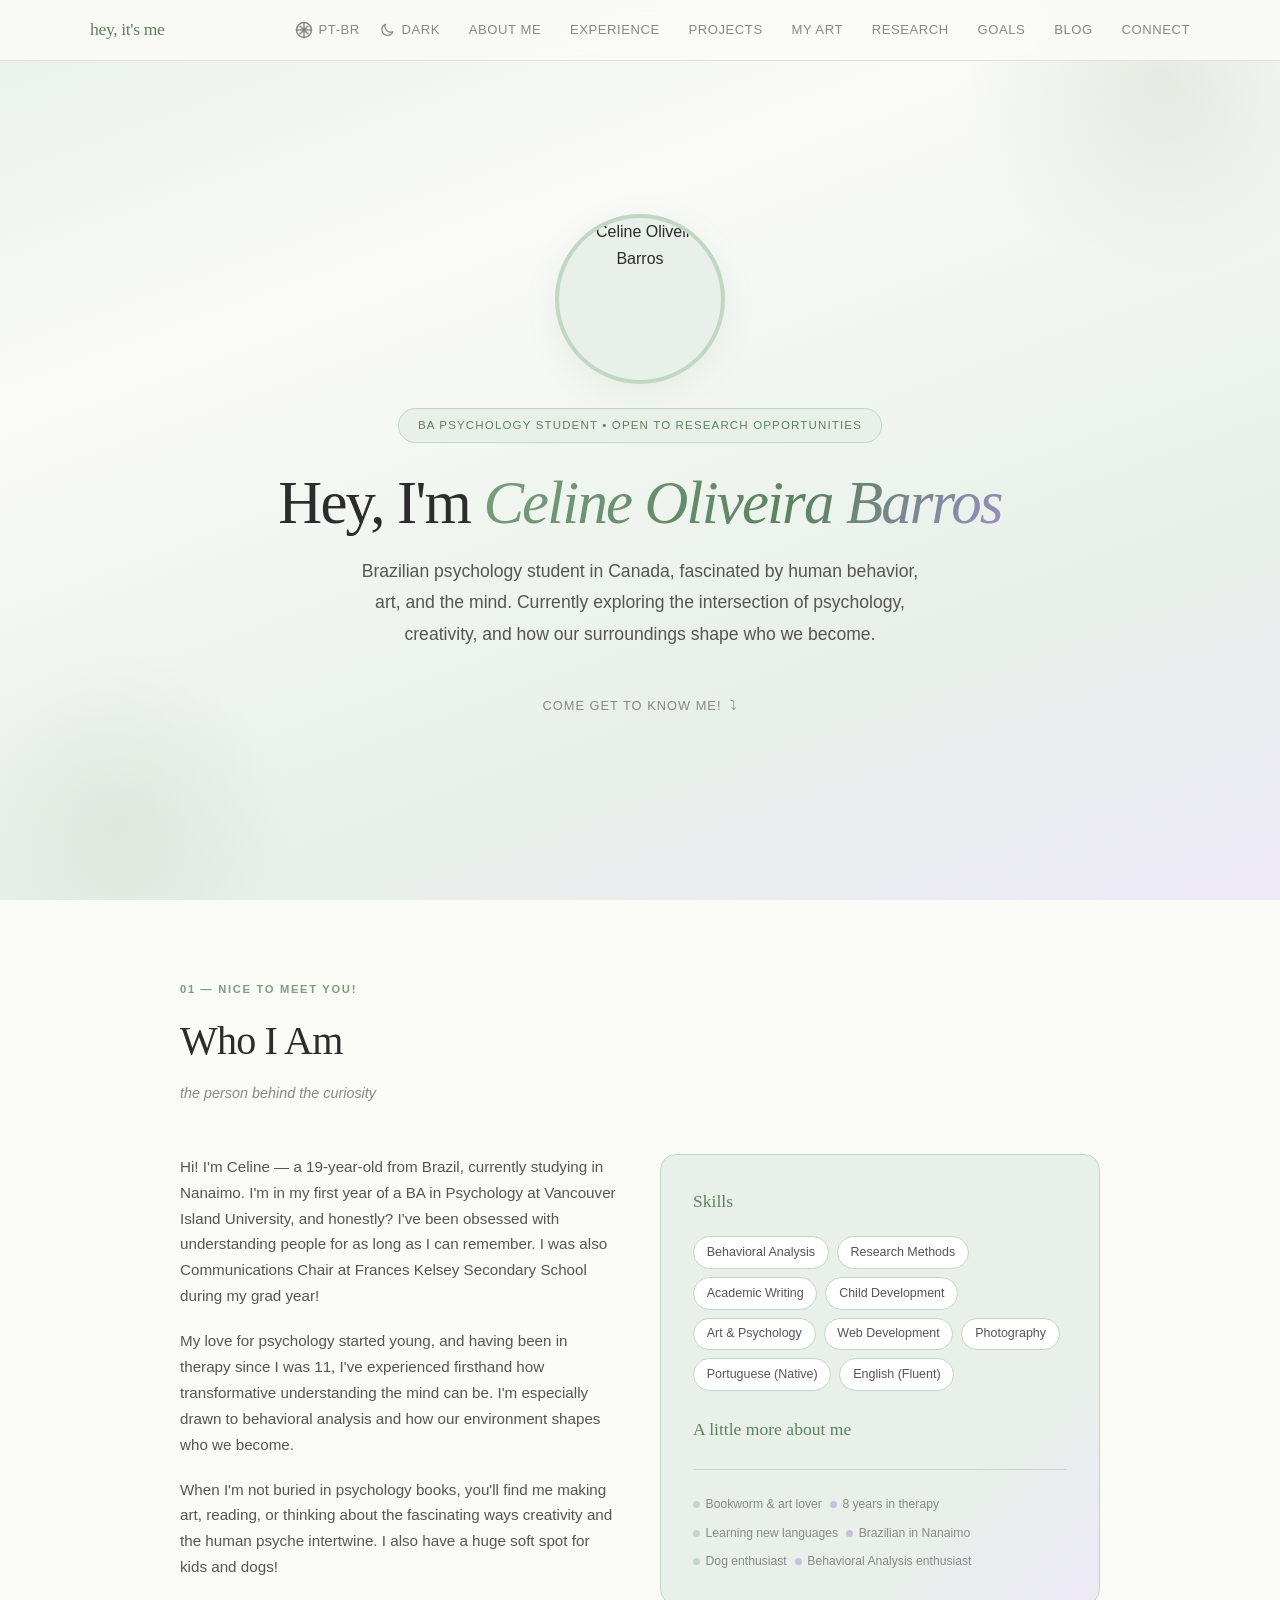
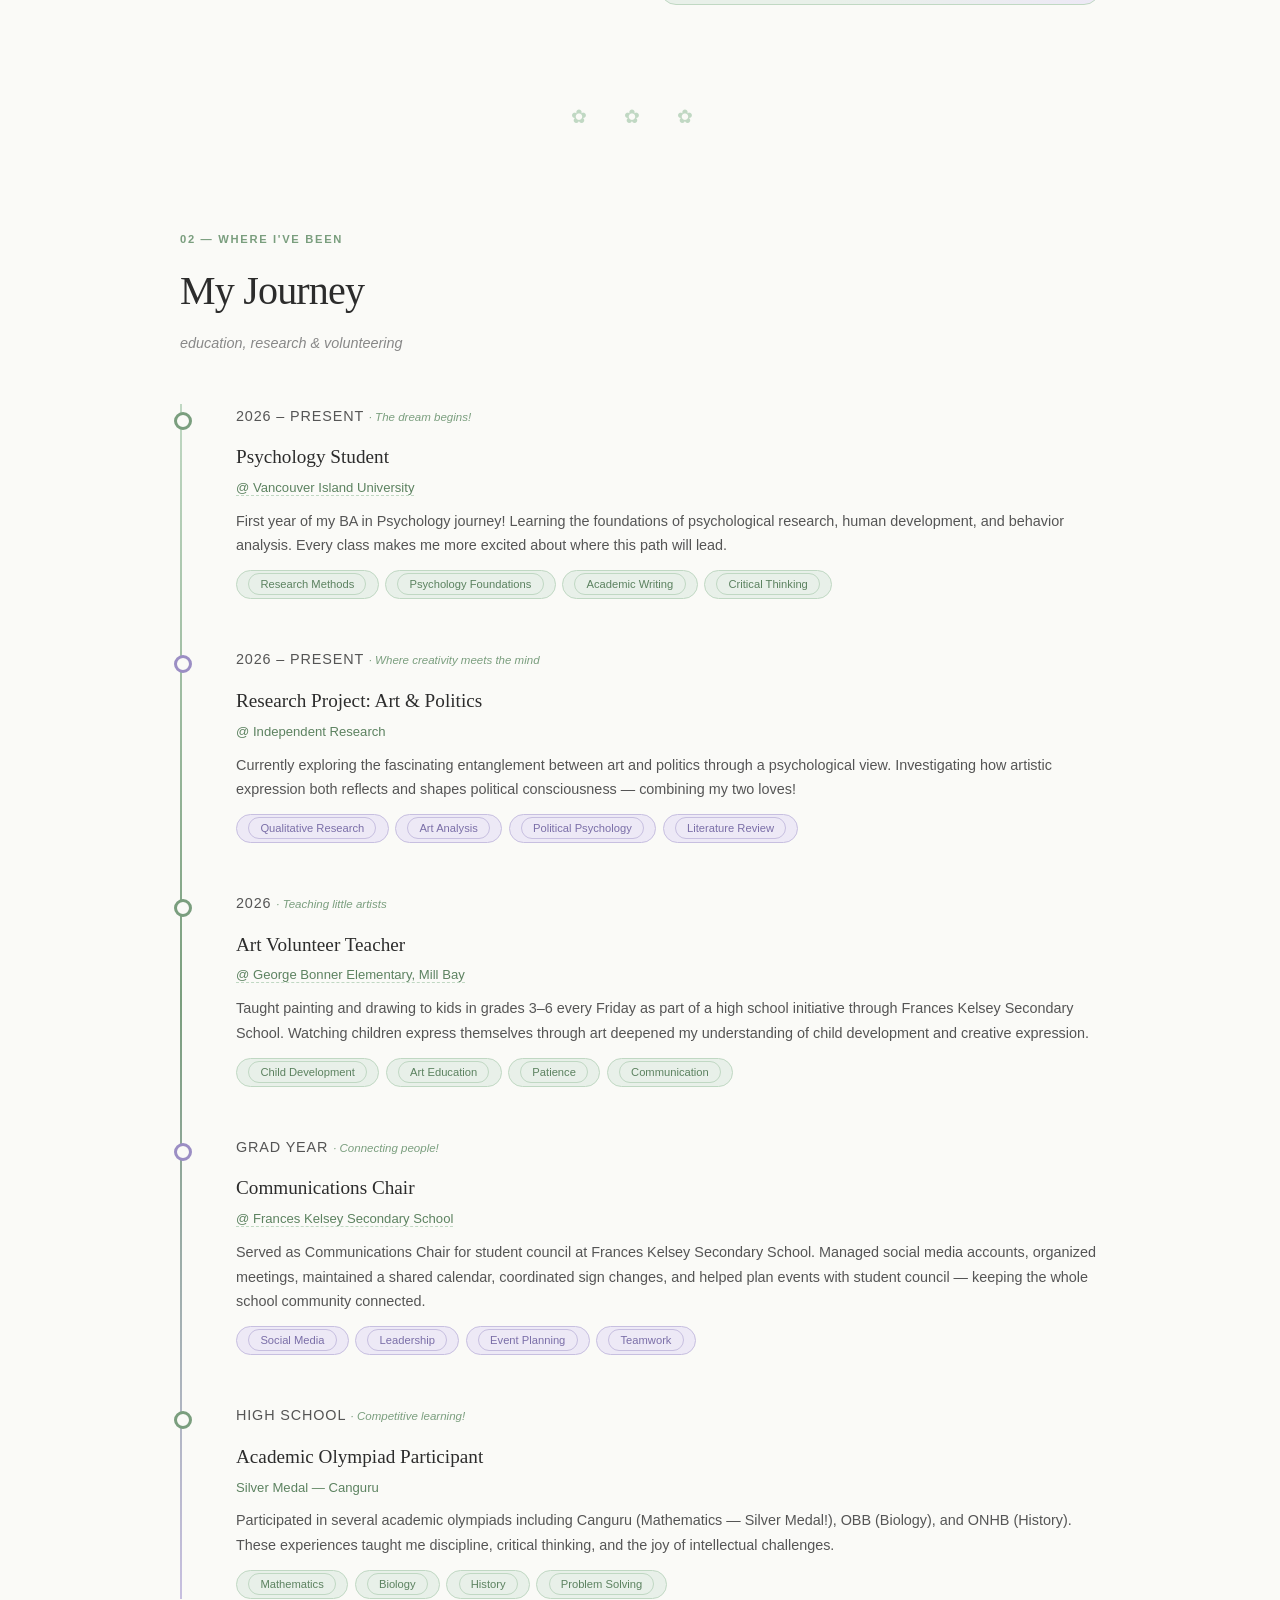
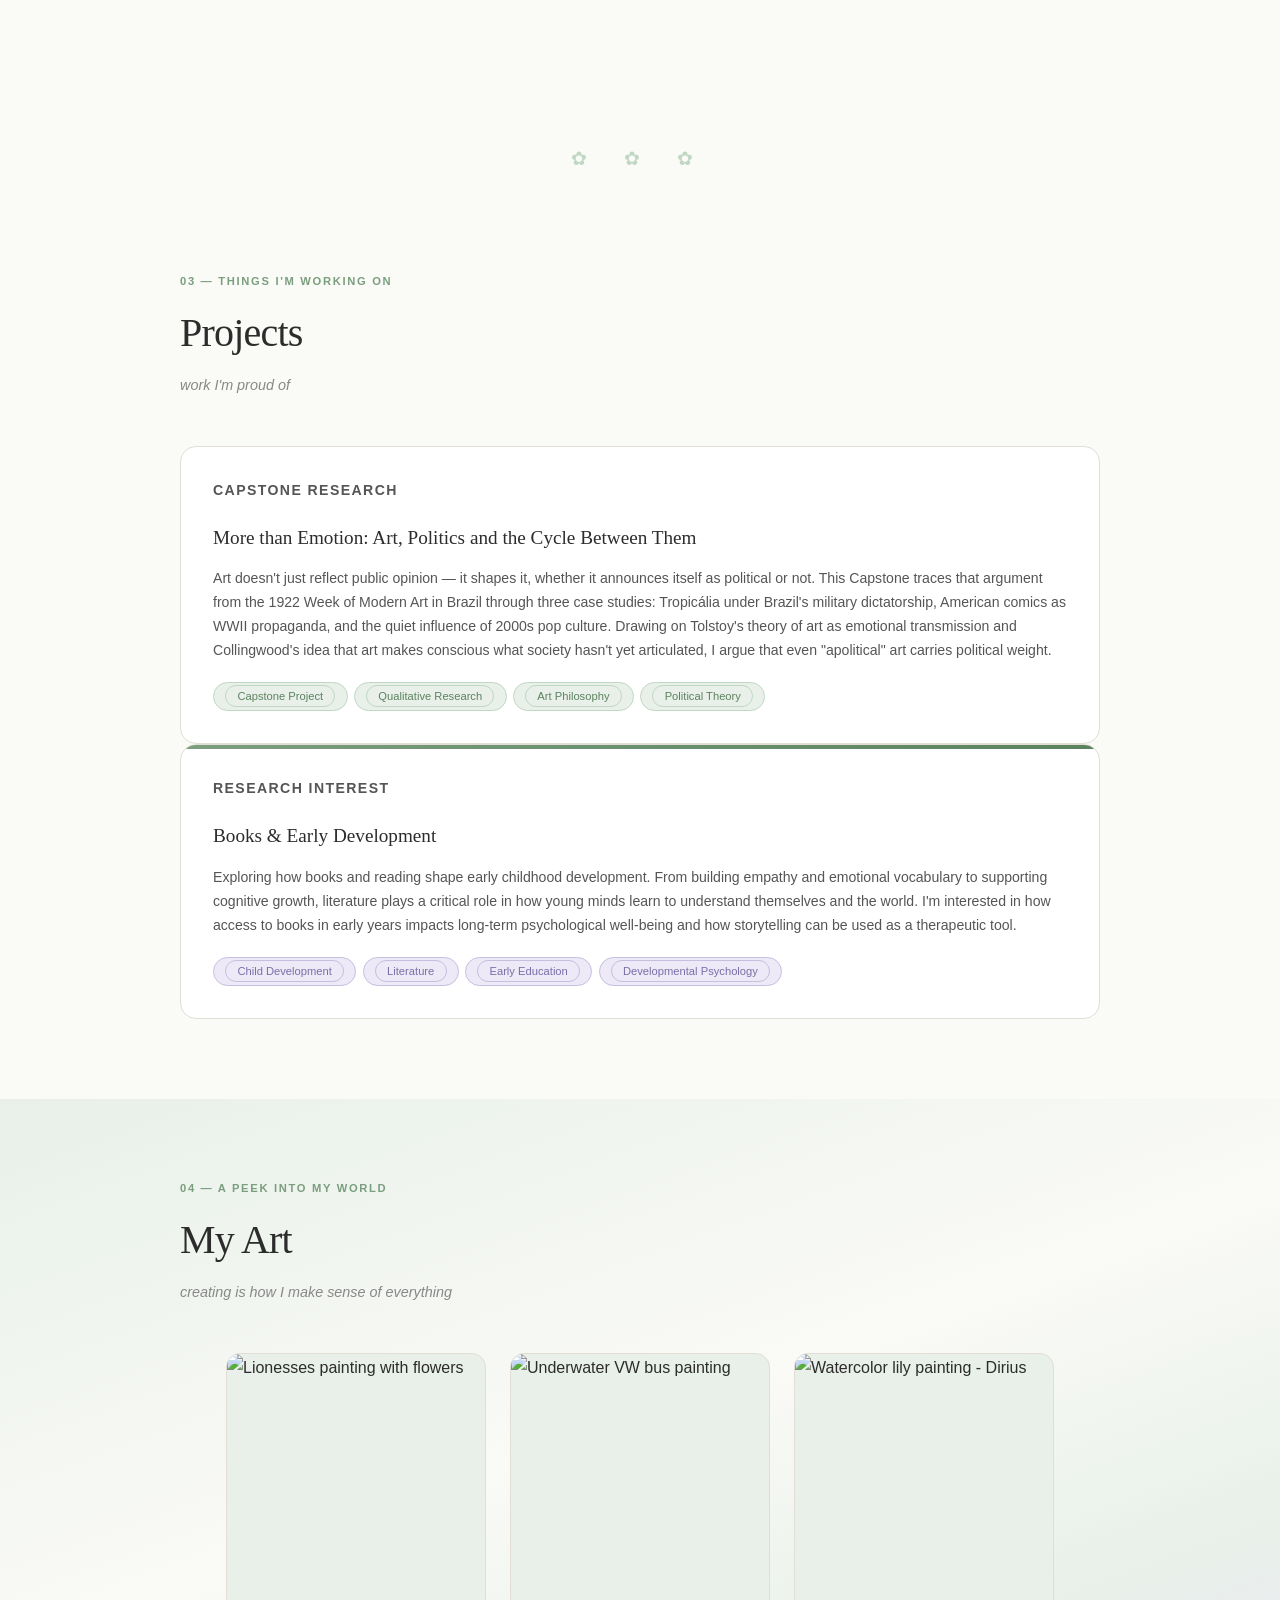
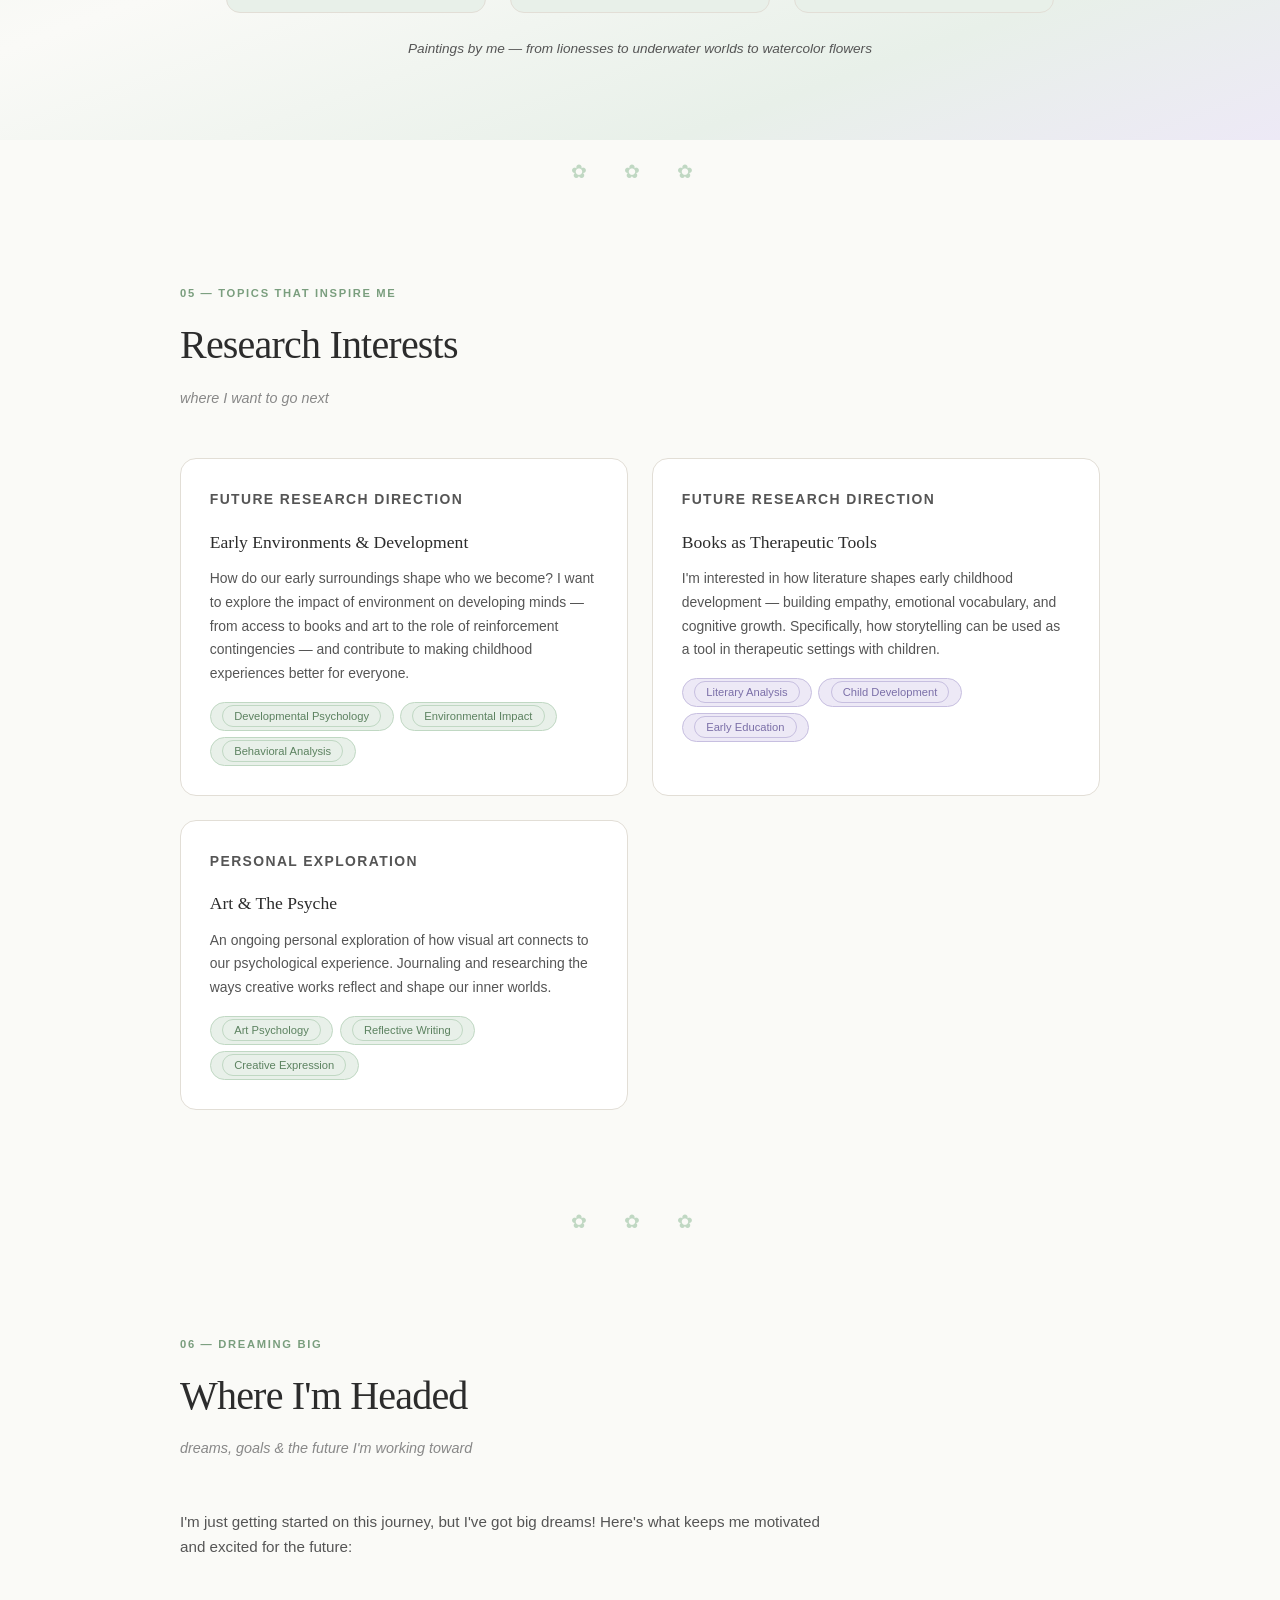
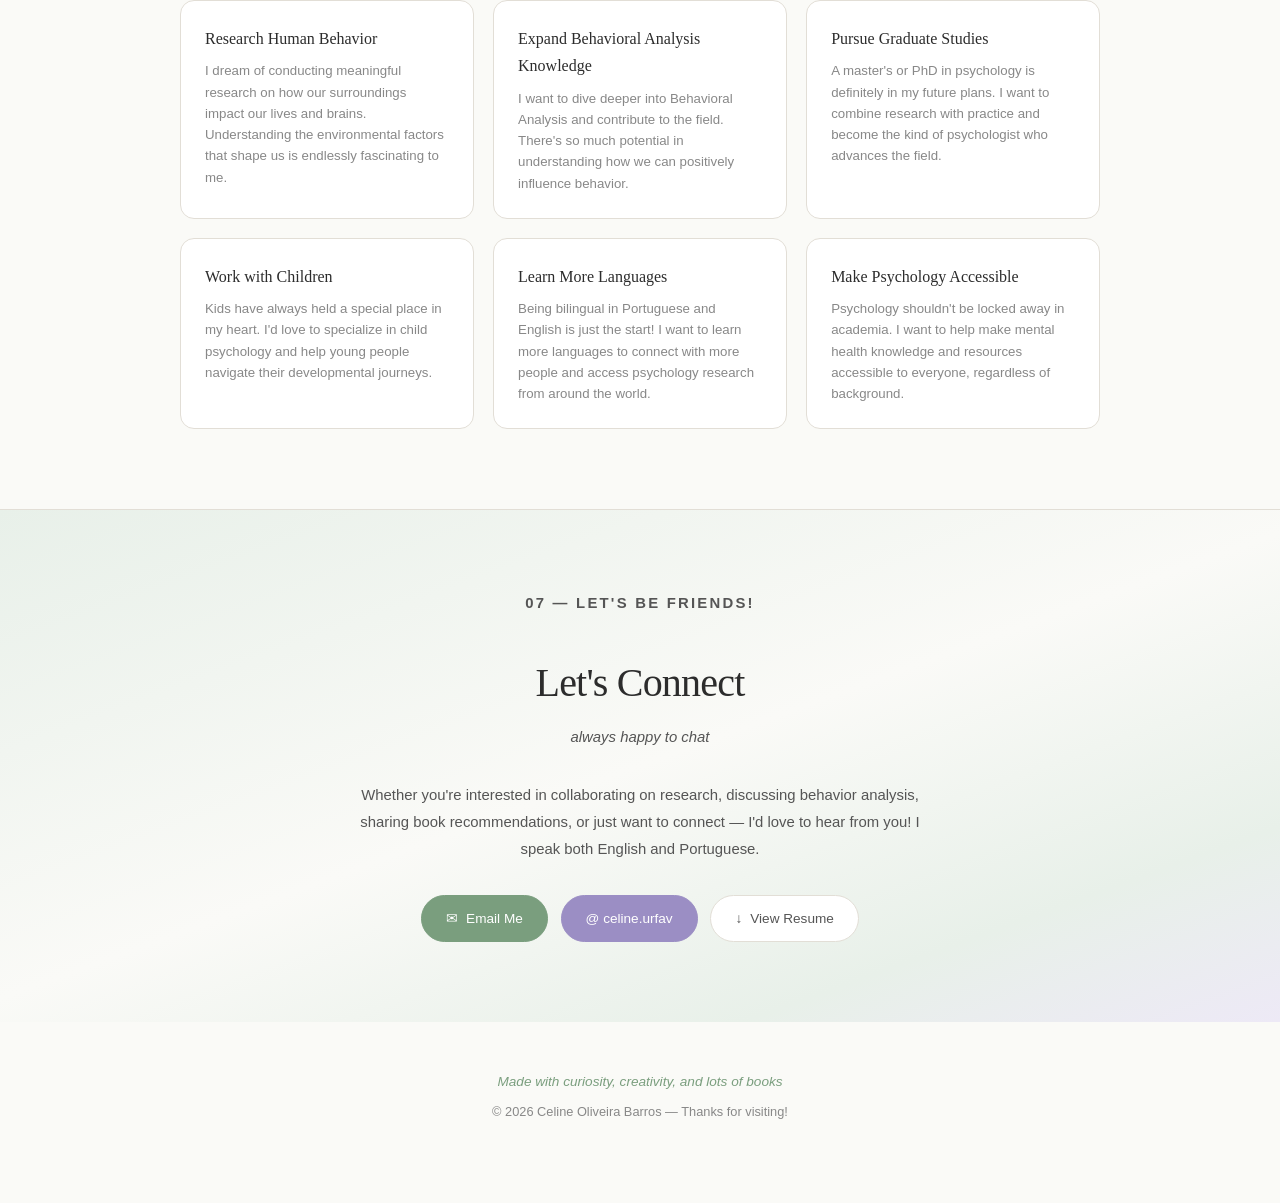
==== commit 6340d315: "TCR -> Behavioral Analysis" ====
--- a/index.html
+++ b/index.html
@@ -623,15 +623,15 @@
       <div class="about-text">
         <p data-en-block>Hi! I'm Celine &mdash; a 19-year-old from Brazil, currently studying in Nanaimo. I'm in my first year of a BA in Psychology at Vancouver Island University, and honestly? I've been obsessed with understanding people for as long as I can remember. I was also Communications Chair at Frances Kelsey Secondary School during my grad year!</p>
         <p data-pt-block>Oi! Eu sou a Celine &mdash; tenho 19 anos, sou do Brasil e atualmente estudo em Nanaimo. Estou no primeiro ano do bacharelado em Psicologia na Vancouver Island University, e sinceramente? Sou obcecada por entender pessoas desde que me lembro. Também fui Coordenadora de Comunicação na Frances Kelsey Secondary School no meu último ano!</p>
-        <p data-en-block>My love for psychology started young, and having been in therapy since I was 11, I've experienced firsthand how transformative understanding the mind can be. I'm especially drawn to TCR (Terapia de Contingências por Reforçamento) &mdash; the Brazilian approach to behavior analysis &mdash; and how our environment shapes who we become.</p>
-        <p data-pt-block>Meu amor pela psicologia começou cedo, e fazendo terapia desde os 11 anos, eu vivi na pele como entender a mente pode ser transformador. Sou especialmente interessada em TCR (Terapia de Contingências por Reforçamento) &mdash; a abordagem brasileira à análise do comportamento &mdash; e como nosso ambiente molda quem nos tornamos.</p>
+        <p data-en-block>My love for psychology started young, and having been in therapy since I was 11, I've experienced firsthand how transformative understanding the mind can be. I'm especially drawn to behavioral analysis and how our environment shapes who we become.</p>
+        <p data-pt-block>Meu amor pela psicologia começou cedo, e fazendo terapia desde os 11 anos, eu vivi na pele como entender a mente pode ser transformador. Sou especialmente interessada em análise do comportamento e como nosso ambiente molda quem nos tornamos.</p>
         <p data-en-block>When I'm not buried in psychology books, you'll find me making art, reading, or thinking about the fascinating ways creativity and the human psyche intertwine. I also have a huge soft spot for kids and dogs!</p>
         <p data-pt-block>Quando não estou enterrada em livros de psicologia, você me encontra fazendo arte, lendo ou pensando nas maneiras fascinantes como a criatividade e a psique humana se entrelaçam. Também tenho um enorme fraco por crianças e cachorros!</p>
       </div>
       <div class="about-sidebar">
         <h3><span data-en>Skills</span><span data-pt>Habilidades</span></h3>
         <ul class="skill-list">
-          <li>TCR (Terapia de Contingências por Reforçamento)</li>
+          <li><span data-en>Behavioral Analysis</span><span data-pt>Análise do Comportamento</span></li>
           <li><span data-en>Research Methods</span><span data-pt>Métodos de Pesquisa</span></li>
           <li><span data-en>Academic Writing</span><span data-pt>Escrita Acadêmica</span></li>
           <li><span data-en>Child Development</span><span data-pt>Desenvolvimento Infantil</span></li>
@@ -648,7 +648,7 @@
           <span class="trait"><span data-en>Learning new languages</span><span data-pt>Aprendendo novos idiomas</span></span>
           <span class="trait"><span data-en>Brazilian in Nanaimo</span><span data-pt>Brasileira em Nanaimo</span></span>
          <span class="trait"><span data-en>Dog enthusiast</span><span data-pt>Apaixonada por cachorros</span></span>
-         <span class="trait"><span data-en>TCR enthusiast</span><span data-pt>Entusiasta de TCR</span></span>
+         <span class="trait"><span data-en>Behavioral Analysis enthusiast</span><span data-pt>Entusiasta de Análise do Comportamento</span></span>
        </div>
       </div>
     </div>
@@ -816,7 +816,7 @@
         <div class="tag-list">
           <span><span data-en>Developmental Psychology</span><span data-pt>Psicologia do Desenvolvimento</span></span>
           <span><span data-en>Environmental Impact</span><span data-pt>Impacto Ambiental</span></span>
-          <span><span data-en>TCR</span><span data-pt>TCR</span></span>
+          <span><span data-en>Behavioral Analysis</span><span data-pt>Análise do Comportamento</span></span>
         </div>
       </div>
       <div class="research-card">
@@ -864,9 +864,9 @@
         <p data-pt-block>Sonho em conduzir pesquisas significativas sobre como nossos arredores impactam nossas vidas e cérebros. Entender os fatores ambientais que nos moldam é infinitamente fascinante para mim.</p>
       </div>
       <div class="goal-item">
-        <h3><span data-en>Expand TCR Knowledge</span><span data-pt>Expandir Conhecimento em TCR</span></h3>
-        <p data-en-block>I want to dive deeper into TCR (Terapia de Contingências por Reforçamento) and contribute to the field. There's so much potential in understanding how we can positively influence behavior.</p>
-        <p data-pt-block>Quero mergulhar mais fundo em TCR (Terapia de Contingências por Reforçamento) e contribuir para o campo. Há tanto potencial em entender como podemos influenciar positivamente o comportamento.</p>
+        <h3><span data-en>Expand Behavioral Analysis Knowledge</span><span data-pt>Expandir Conhecimento em Análise do Comportamento</span></h3>
+        <p data-en-block>I want to dive deeper into Behavioral Analysis and contribute to the field. There's so much potential in understanding how we can positively influence behavior.</p>
+        <p data-pt-block>Quero mergulhar mais fundo em Análises de comportamento e contribuir para o campo. Há tanto potencial em entender como podemos influenciar positivamente o comportamento.</p>
       </div>
       <div class="goal-item">
         <h3><span data-en>Pursue Graduate Studies</span><span data-pt>Prosseguir Estudos de Pós-Graduação</span></h3>
